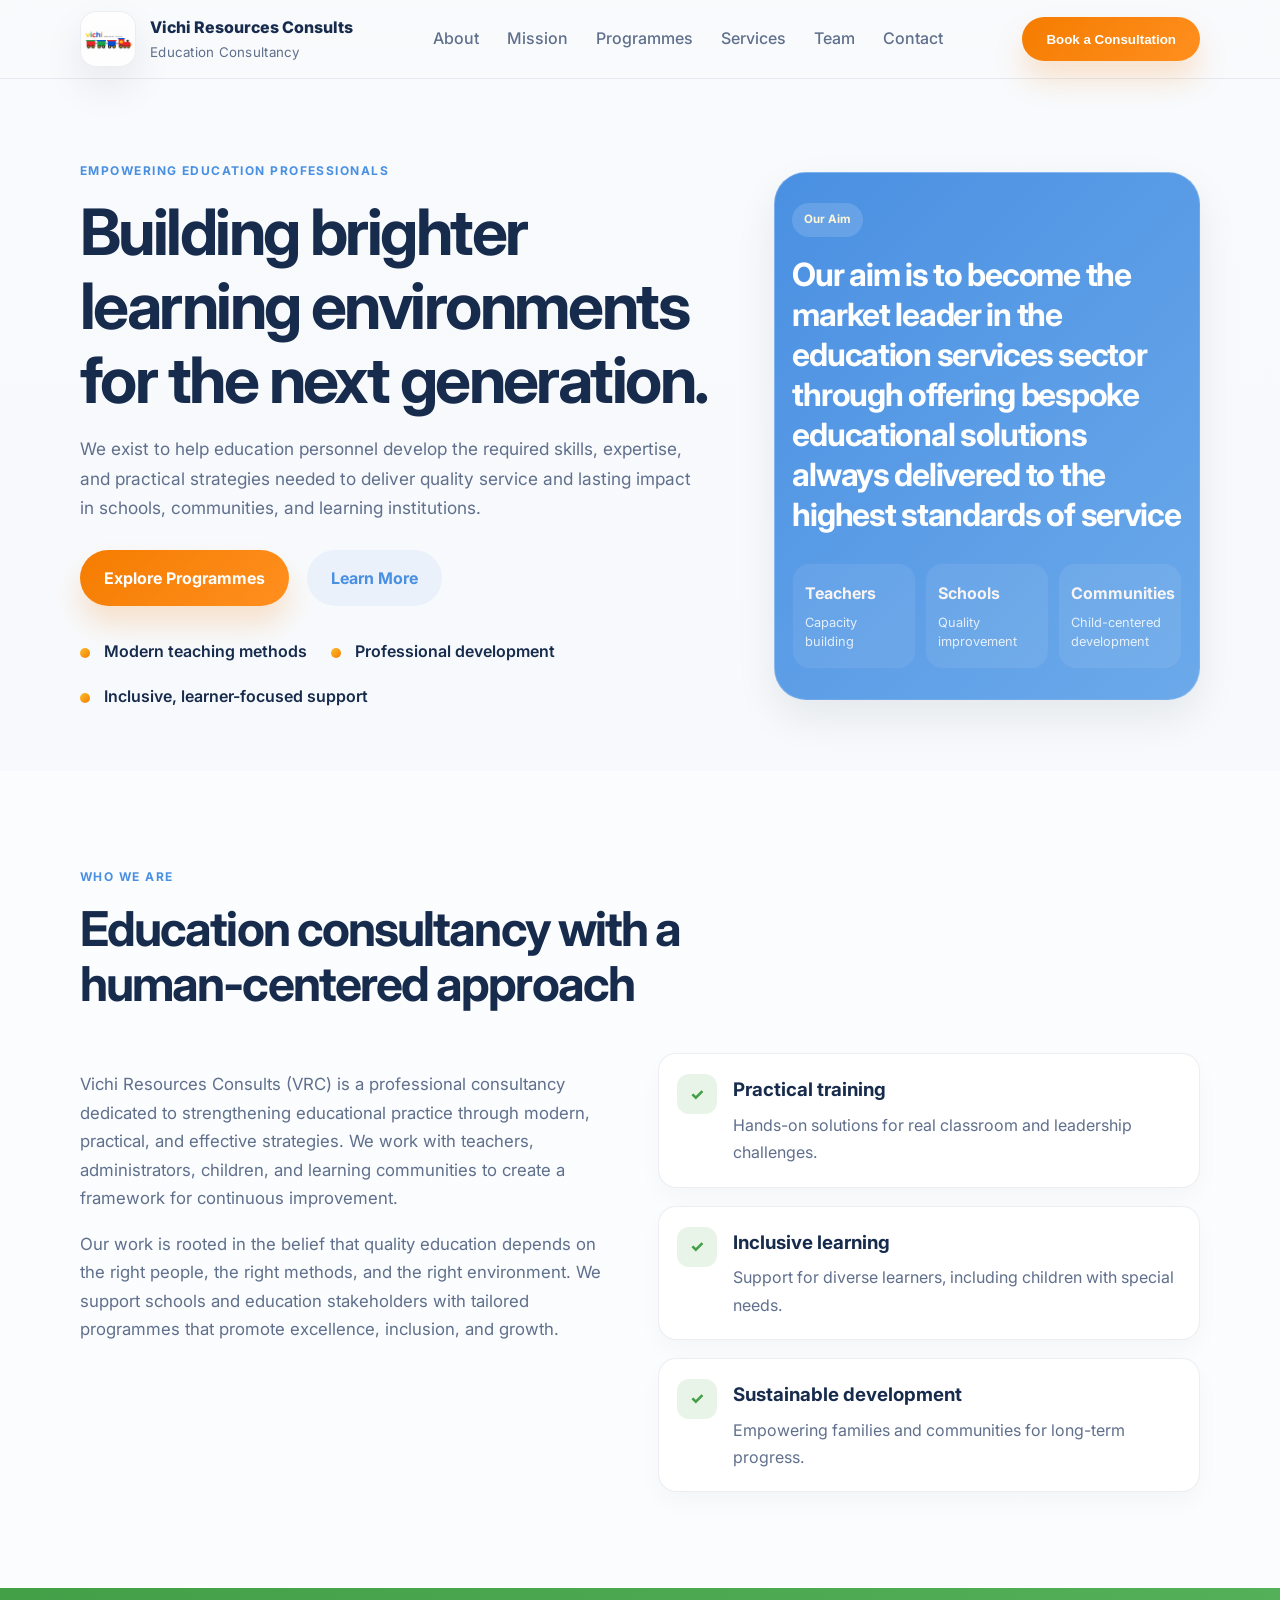
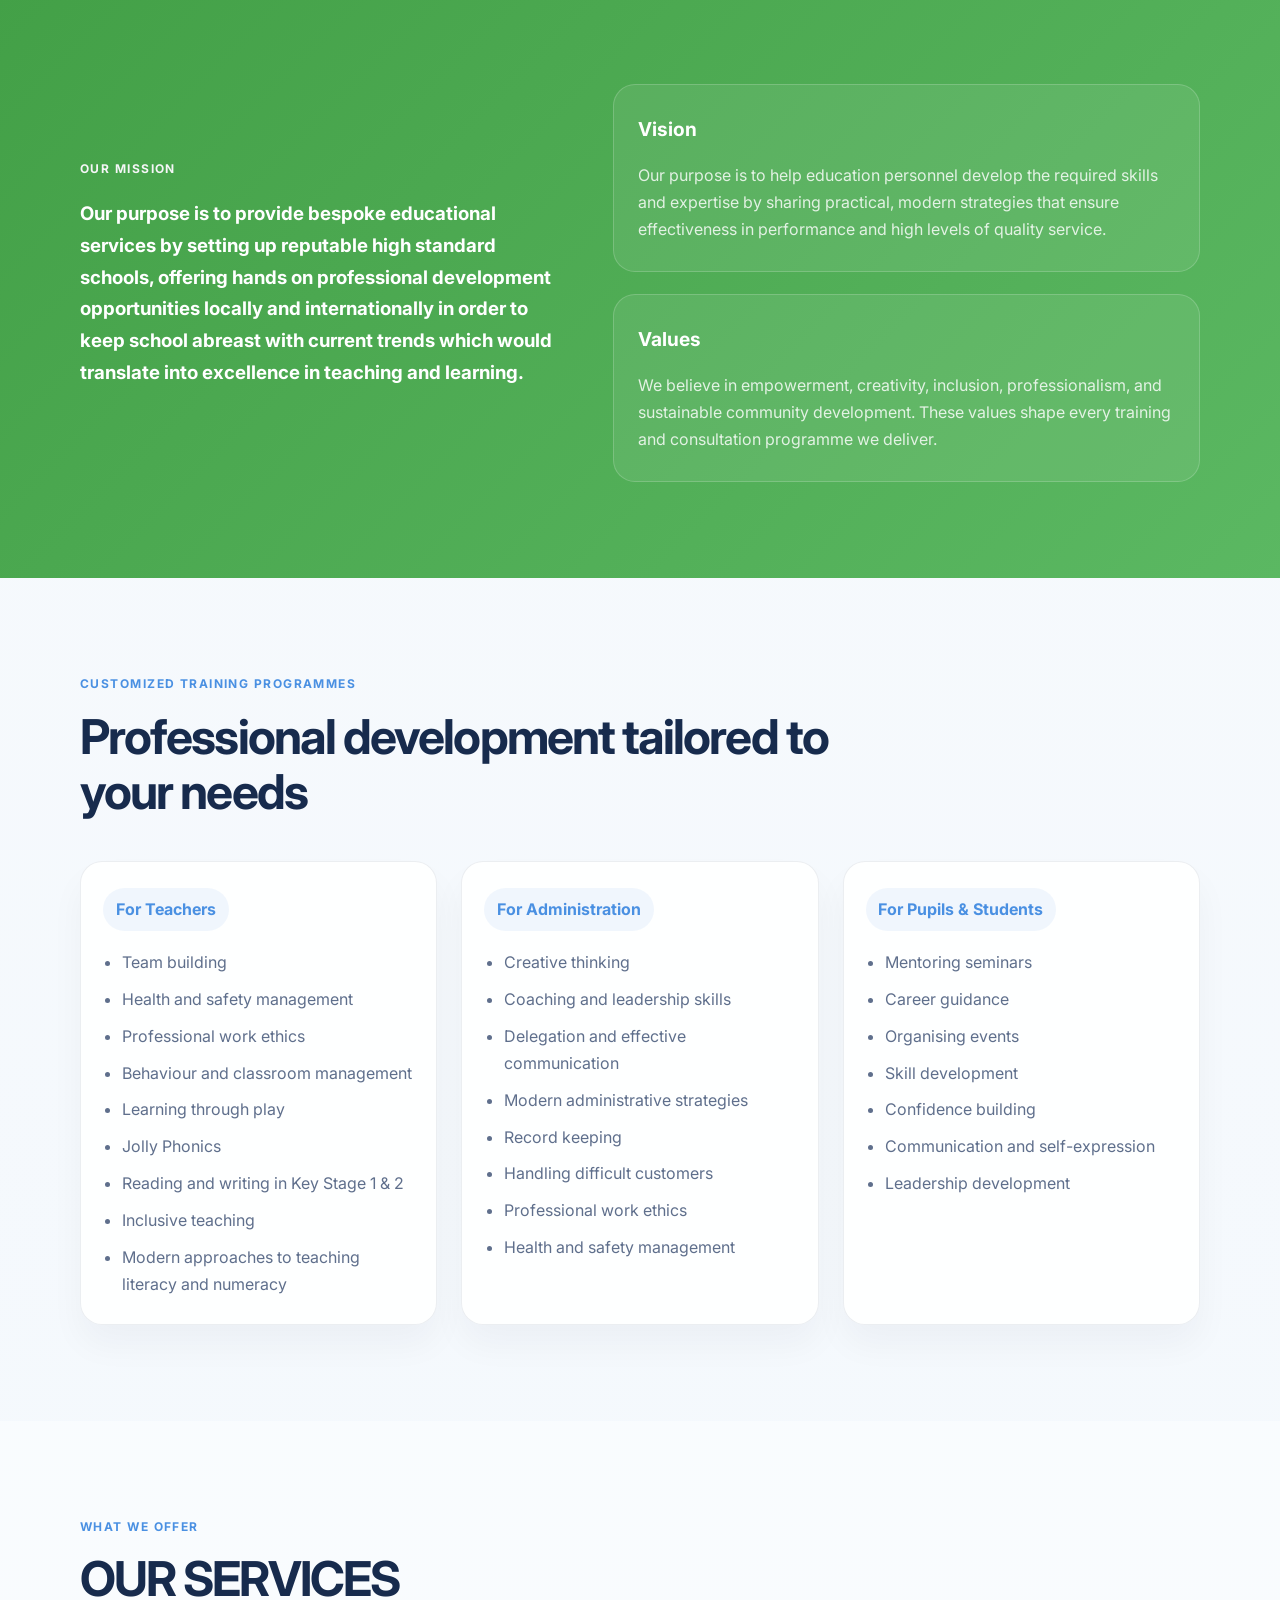
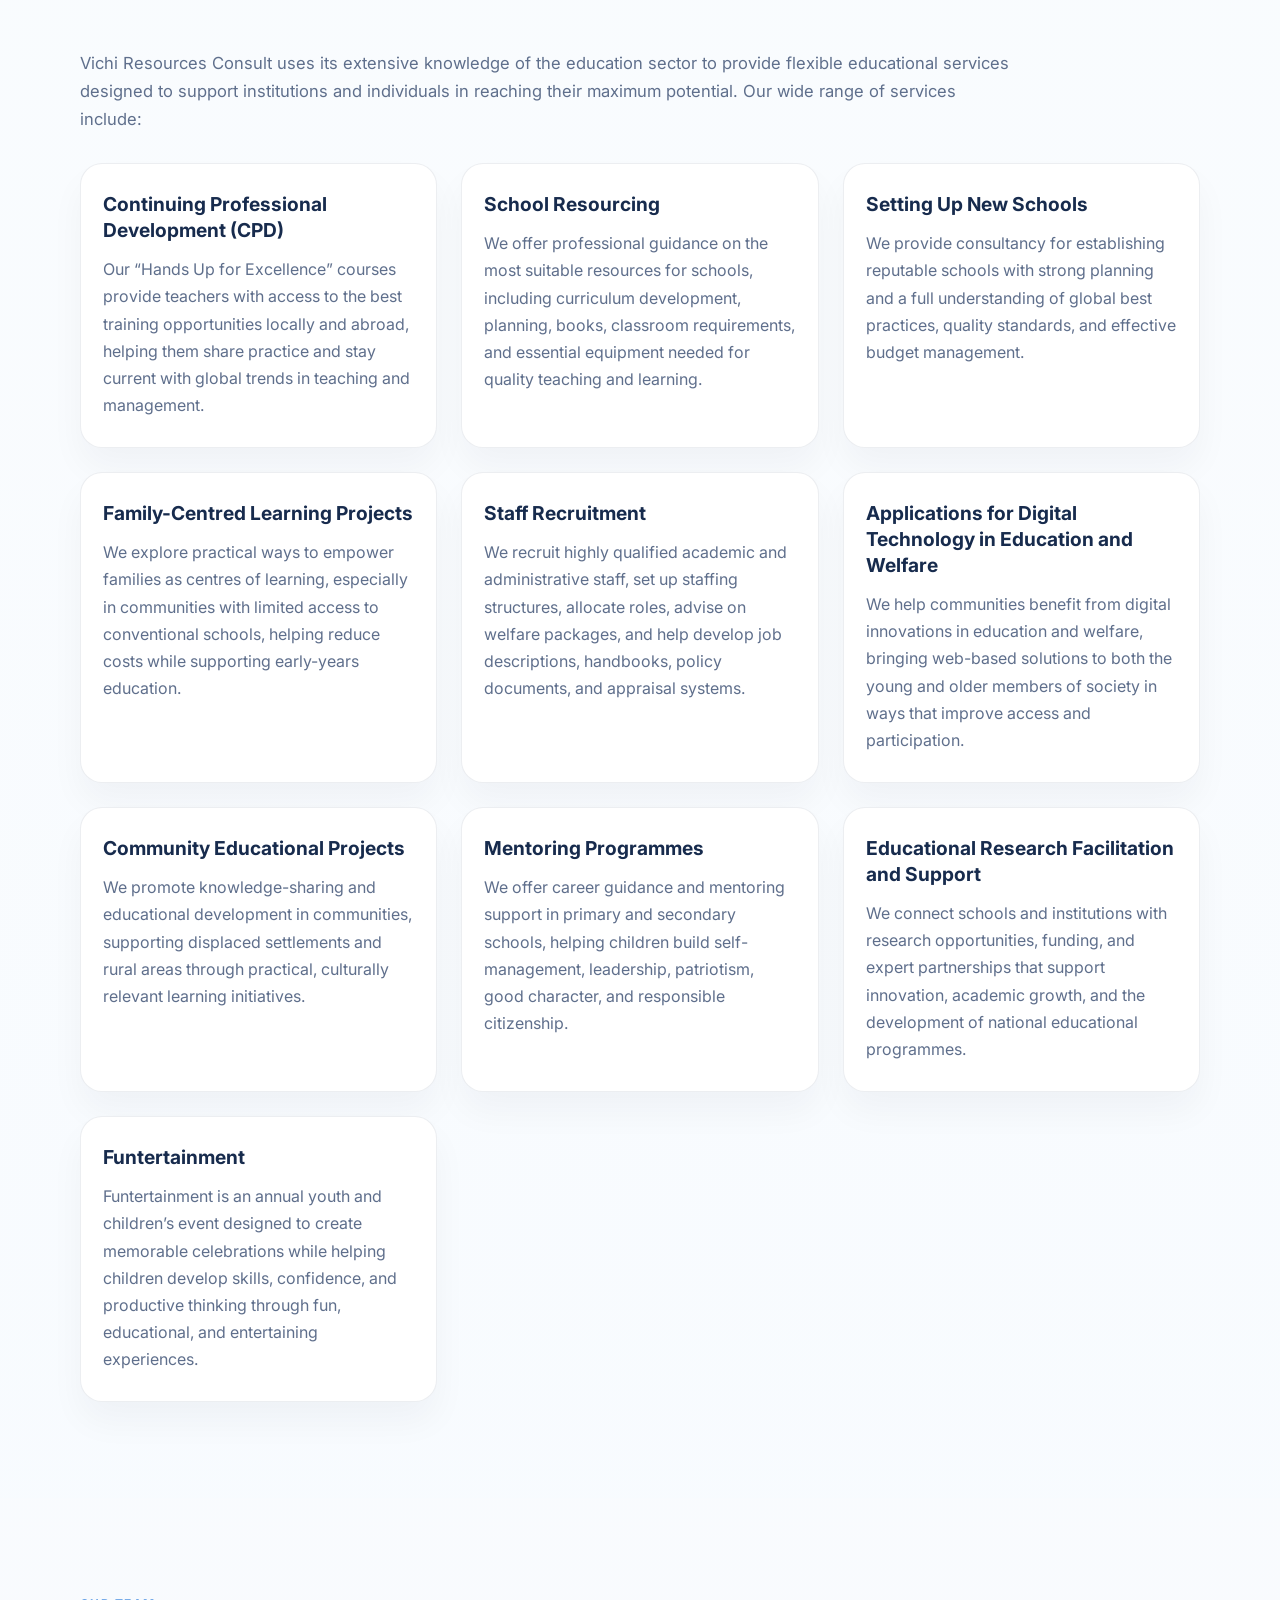
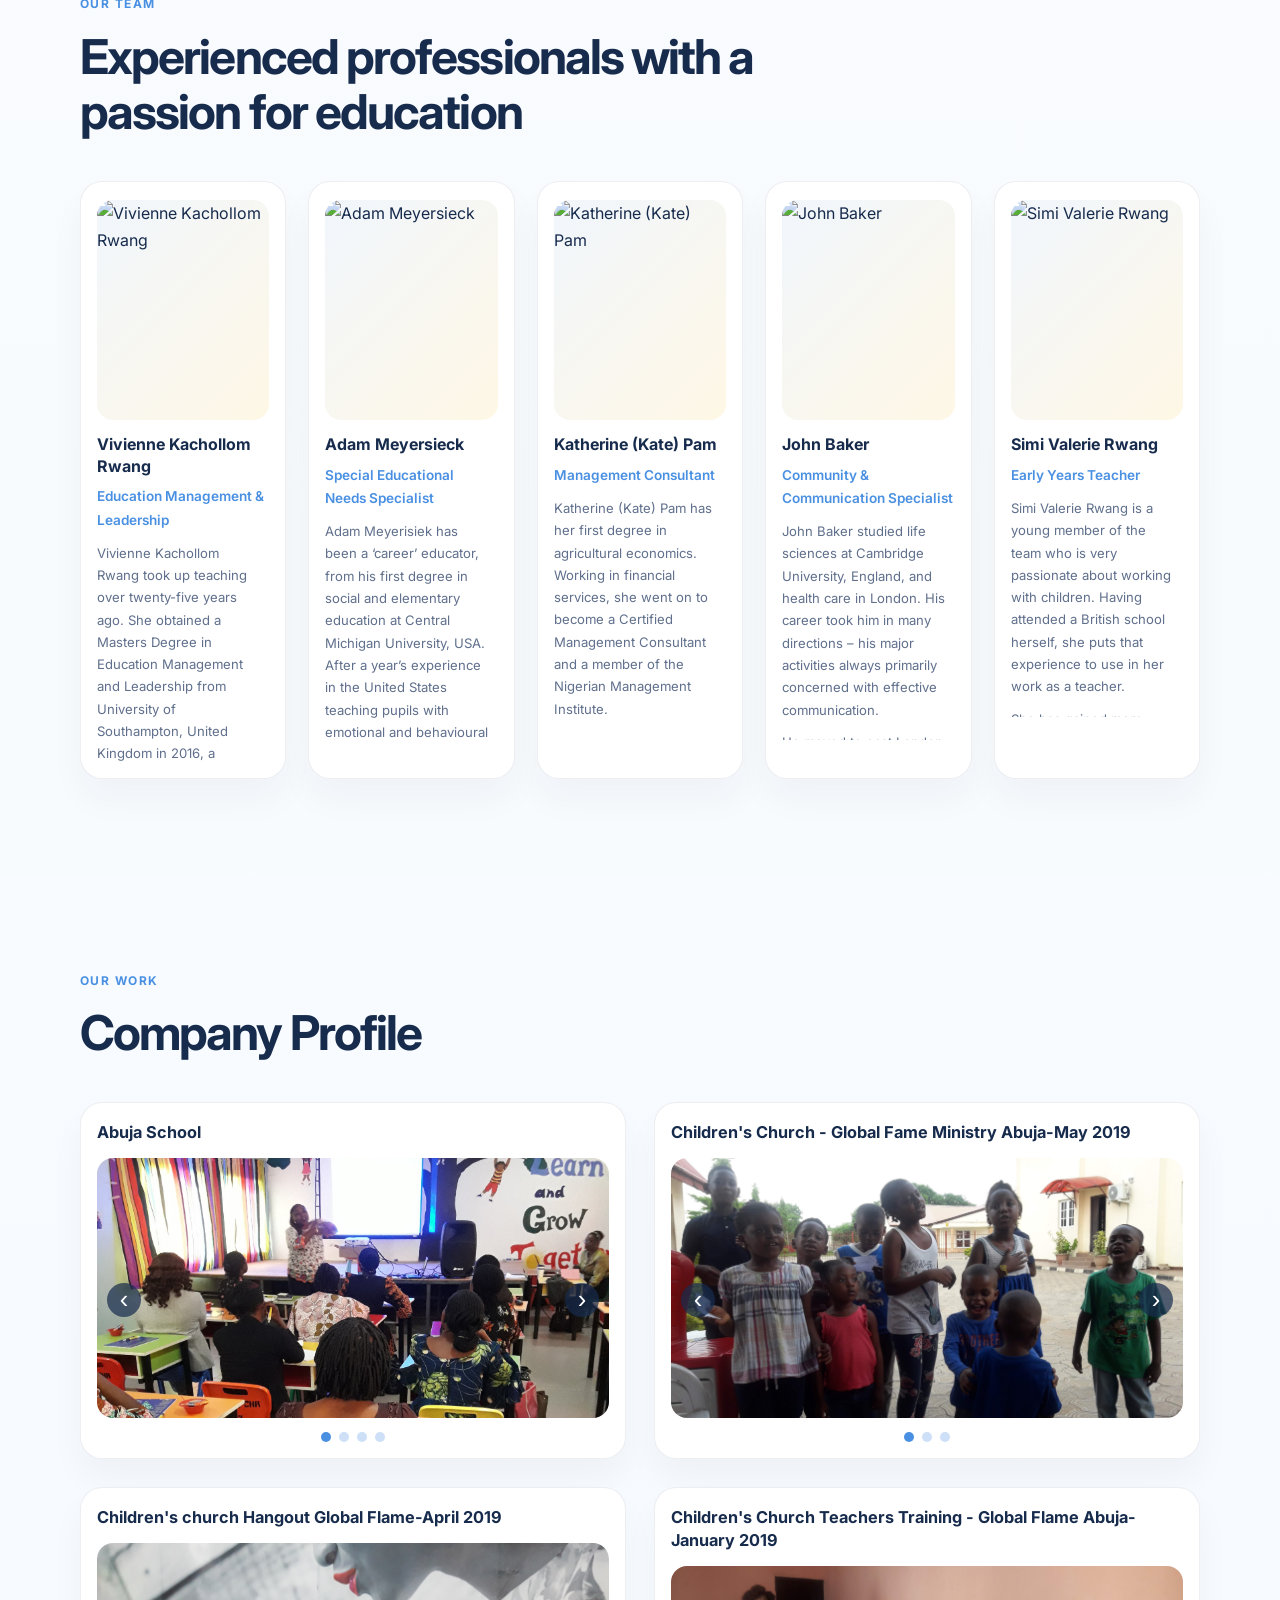
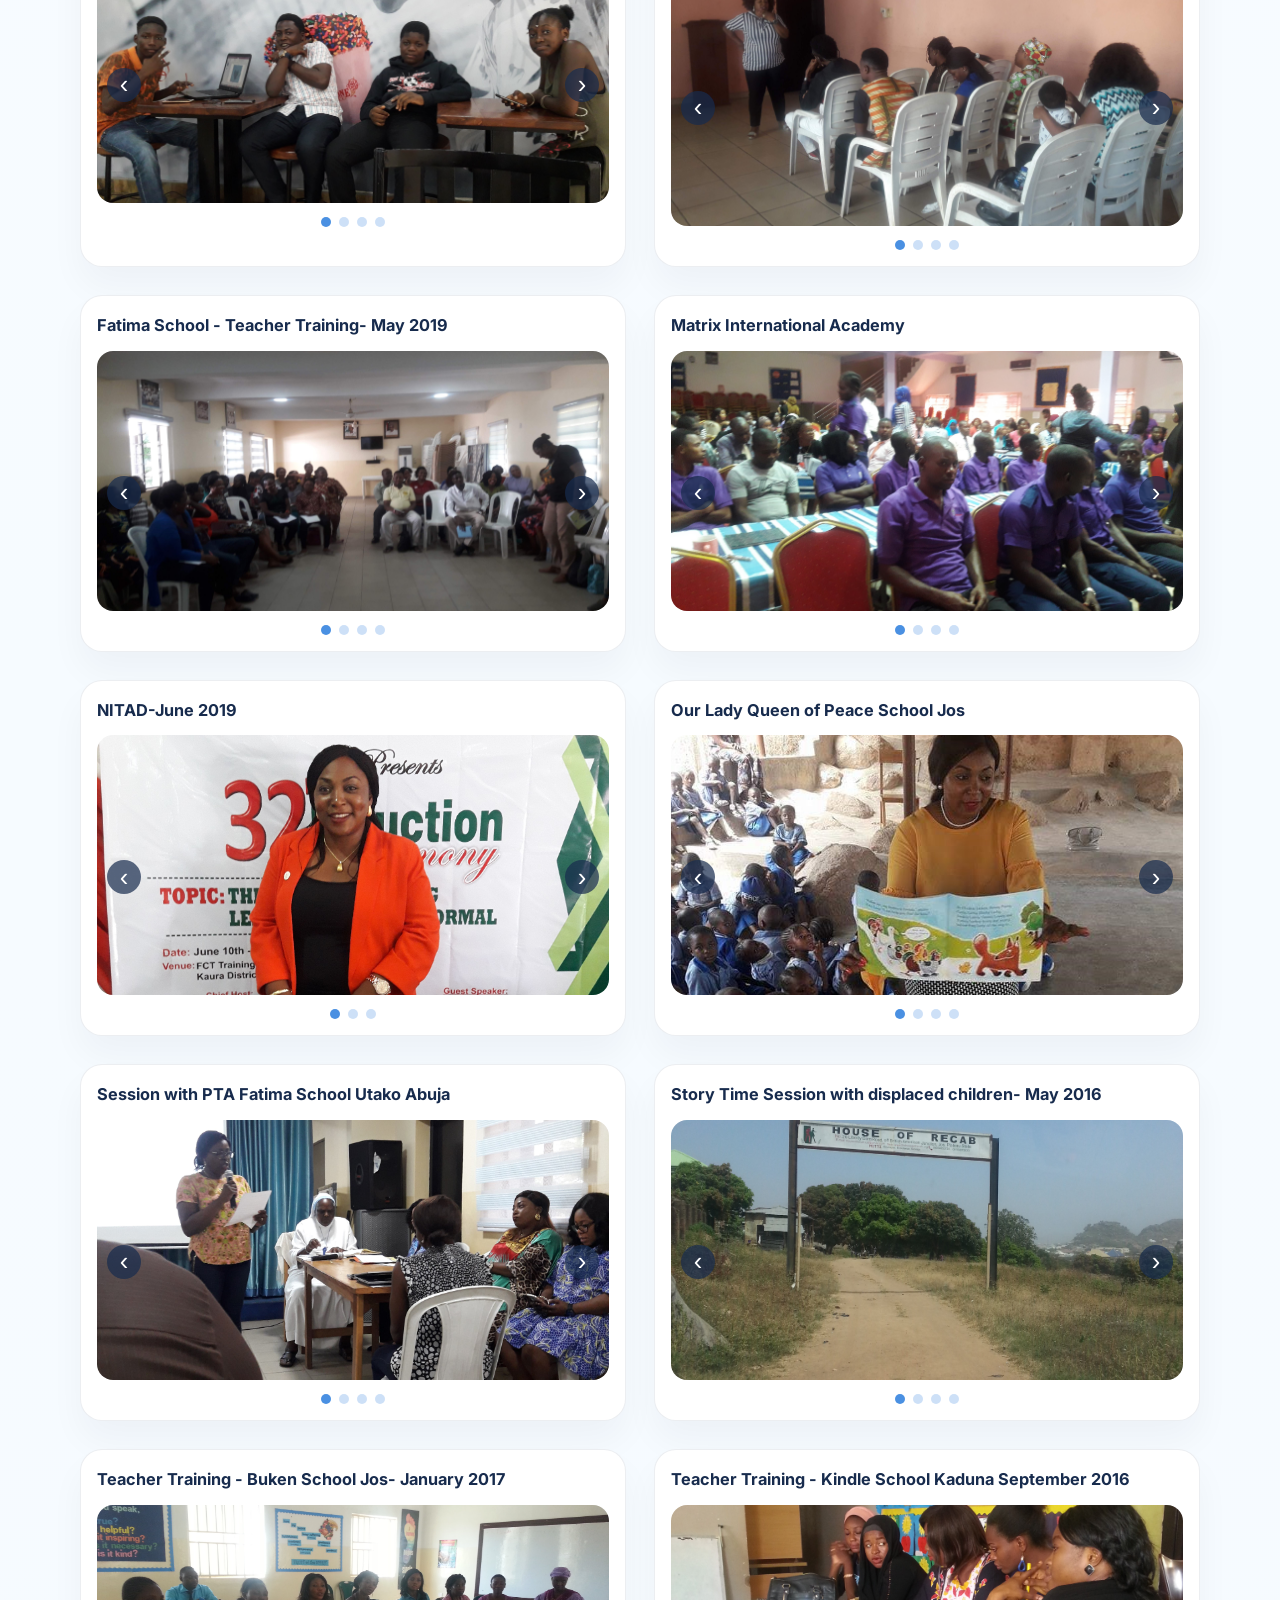
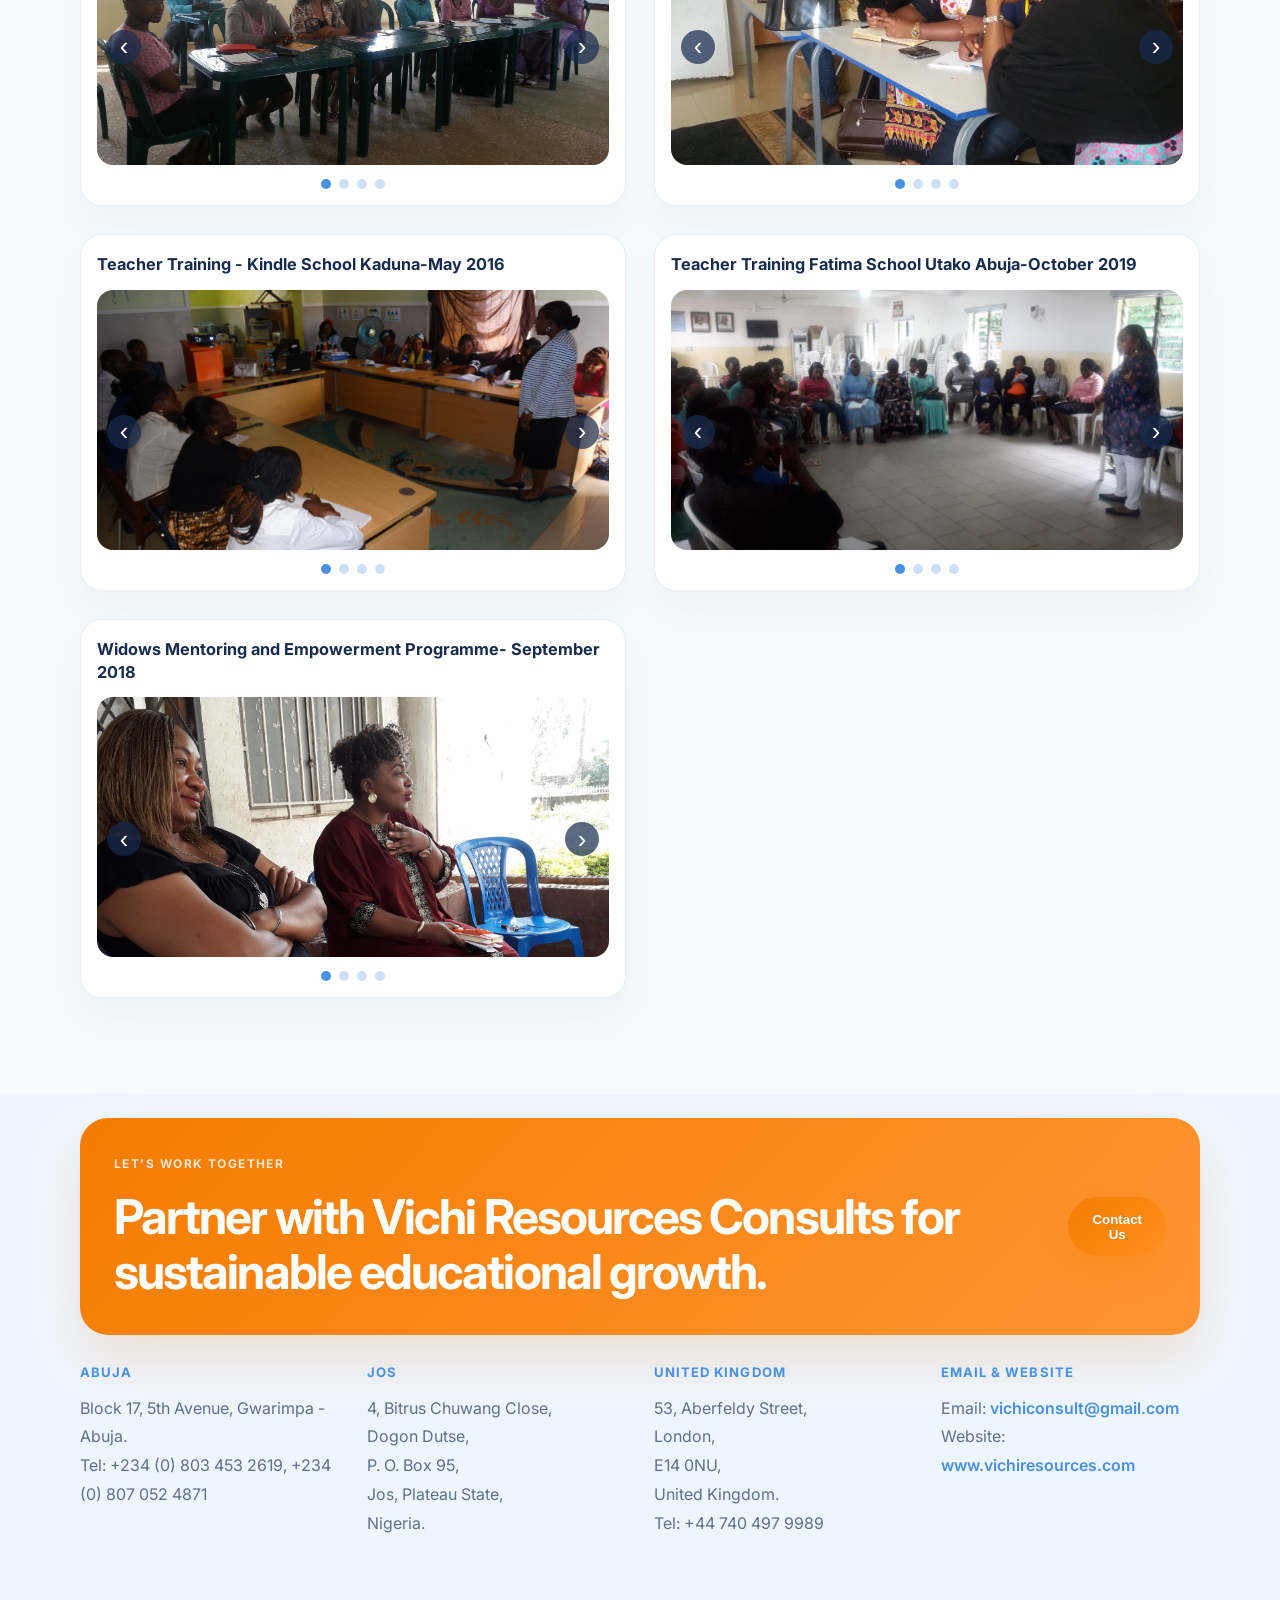
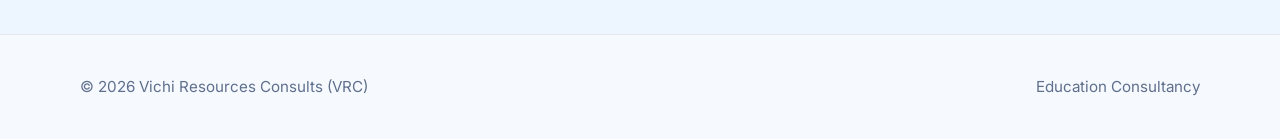
==== index.html @ 595e813b "First Commit" ====
<!DOCTYPE html>
<html lang="en">
  <head>
    <meta charset="UTF-8" />
    <meta name="viewport" content="width=device-width, initial-scale=1.0" />
    <title>Vichi Resources Consults | Education Consultancy</title>
    <meta
      name="description"
      content="Vichi Resources Consults (VRC) helps education personnel develop practical skills, modern strategies, and quality service standards for effective learning outcomes."
    />
    <link rel="preconnect" href="https://fonts.googleapis.com" />
    <link rel="preconnect" href="https://fonts.gstatic.com" crossorigin />
    <link
      href="https://fonts.googleapis.com/css2?family=Inter:wght@400;500;600;700;800&display=swap"
      rel="stylesheet"
    />
    <link rel="icon" type="image/png" href="favicon%20and%20logo/vichi%20resource%20consultation%20logo.png" />
    <link rel="stylesheet" href="styles.css" />
  </head>
  <body>
    <header class="site-header">
      <div class="container nav">
        <div class="brand">
          <img
            class="brand-logo"
            src="favicon%20and%20logo/vichi%20resource%20consultation%20logo.png"
            alt="Vichi Resources Consult logo"
          />
          <div>
            <span class="brand-name">Vichi Resources Consults</span>
            <small>Education Consultancy</small>
          </div>
        </div>

        <nav class="main-nav" aria-label="Main navigation">
          <a href="#about">About</a>
          <a href="#mission">Mission</a>
          <a href="#programmes">Programmes</a>
          <a href="#services">Services</a>
          <a href="#team">Team</a>
          <a href="#contact">Contact</a>
        </nav>

        <button class="button button-primary open-contact-modal" type="button">Book a Consultation</button>
      </div>
    </header>

    <main>
      <section class="hero">
        <div class="container hero-grid">
          <div class="hero-copy">
            <p class="eyebrow">Empowering education professionals</p>
            <h1>Building brighter learning environments for the next generation.</h1>
            <p class="lead">
              We exist to help education personnel develop the required skills,
              expertise, and practical strategies needed to deliver quality
              service and lasting impact in schools, communities, and learning
              institutions.
            </p>
            <div class="hero-actions">
              <a class="button button-primary" href="#programmes">Explore Programmes</a>
              <a class="button button-secondary" href="#about">Learn More</a>
            </div>

            <ul class="hero-points" aria-label="Key strengths">
              <li>Modern teaching methods</li>
              <li>Professional development</li>
              <li>Inclusive, learner-focused support</li>
            </ul>
          </div>

          <div class="hero-card" aria-label="Consultancy overview card">
            <div class="card-panel">
              <span class="panel-label">Our Aim</span>
              <h2>Our aim is to become the market leader in the education services sector through offering bespoke educational solutions always delivered to the highest standards of service</h2>
              <div class="mini-stats">
                <div>
                  <strong>Teachers</strong>
                  <span>Capacity building</span>
                </div>
                <div>
                  <strong>Schools</strong>
                  <span>Quality improvement</span>
                </div>
                <div>
                  <strong>Communities</strong>
                  <span>Child-centered development</span>
                </div>
              </div>
            </div>
          </div>
        </div>
      </section>

      <section class="section intro" id="about">
        <div class="container">
          <div class="section-heading">
            <p class="eyebrow">Who we are</p>
            <h2>Education consultancy with a human-centered approach</h2>
          </div>

          <div class="about-grid">
            <div class="about-copy">
              <p>
                Vichi Resources Consults (VRC) is a professional consultancy
                dedicated to strengthening educational practice through modern,
                practical, and effective strategies. We work with teachers,
                administrators, children, and learning communities to create a
                framework for continuous improvement.
              </p>
              <p>
                Our work is rooted in the belief that quality education depends
                on the right people, the right methods, and the right environment.
                We support schools and education stakeholders with tailored
                programmes that promote excellence, inclusion, and growth.
              </p>
            </div>

            <div class="focus-boxes">
              <div class="focus-item">
                <span class="icon">✓</span>
                <div>
                  <h3>Practical training</h3>
                  <p>Hands-on solutions for real classroom and leadership challenges.</p>
                </div>
              </div>
              <div class="focus-item">
                <span class="icon">✓</span>
                <div>
                  <h3>Inclusive learning</h3>
                  <p>Support for diverse learners, including children with special needs.</p>
                </div>
              </div>
              <div class="focus-item">
                <span class="icon">✓</span>
                <div>
                  <h3>Sustainable development</h3>
                  <p>Empowering families and communities for long-term progress.</p>
                </div>
              </div>
            </div>
          </div>
        </div>
      </section>

      <section class="section accent" id="mission">
        <div class="container mission-grid">
          <div>
            <p class="eyebrow head-area">Our mission</p>
            <h3>Our purpose is to provide bespoke educational services by setting up reputable high standard schools, offering hands on professional development opportunities locally and internationally in order to keep school abreast with current trends which would translate into excellence in teaching and learning.</h3>
          </div>
          <div class="mission-list">
            <div>
              <h3>Vision</h3>
              <p>
                Our purpose is to help education personnel develop the required
                skills and expertise by sharing practical, modern strategies that
                ensure effectiveness in performance and high levels of quality service.
              </p>
            </div>
            <div>
              <h3>Values</h3>
              <p>
                We believe in empowerment, creativity, inclusion, professionalism,
                and sustainable community development. These values shape every
                training and consultation programme we deliver.
              </p>
            </div>
          </div>
        </div>
      </section>

      <section class="section" id="programmes">
        <div class="container">
          <div class="section-heading">
            <p class="eyebrow">Customized training programmes</p>
            <h2>Professional development tailored to your needs</h2>
          </div>

          <div class="programme-grid">
            <article class="programme-card">
              <span class="tag">For Teachers</span>
              <ul>
                <li>Team building</li>
                <li>Health and safety management</li>
                <li>Professional work ethics</li>
                <li>Behaviour and classroom management</li>
                <li>Learning through play</li>
                <li>Jolly Phonics</li>
                <li>Reading and writing in Key Stage 1 &amp; 2</li>
                <li>Inclusive teaching</li>
                <li>Modern approaches to teaching literacy and numeracy</li>
              </ul>
            </article>

            <article class="programme-card">
              <span class="tag">For Administration</span>
              <ul>
                <li>Creative thinking</li>
                <li>Coaching and leadership skills</li>
                <li>Delegation and effective communication</li>
                <li>Modern administrative strategies</li>
                <li>Record keeping</li>
                <li>Handling difficult customers</li>
                <li>Professional work ethics</li>
                <li>Health and safety management</li>
              </ul>
            </article>

            <article class="programme-card">
              <span class="tag">For Pupils &amp; Students</span>
              <ul>
                <li>Mentoring seminars</li>
                <li>Career guidance</li>
                <li>Organising events</li>
                <li>Skill development</li>
                <li>Confidence building</li>
                <li>Communication and self-expression</li>
                <li>Leadership development</li>
              </ul>
            </article>
          </div>
        </div>
      </section>

      <section class="section services-section" id="services">
        <div class="container">
          <div class="section-heading">
            <p class="eyebrow">What we offer</p>
            <h2>OUR SERVICES</h2>
          </div>

          <p class="services-intro">
            Vichi Resources Consult uses its extensive knowledge of the education sector
            to provide flexible educational services designed to support institutions and
            individuals in reaching their maximum potential. Our wide range of services
            include:
          </p>

          <div class="services-grid">
            <article class="service-card">
              <h3>Continuing Professional Development (CPD)</h3>
              <p>
                Our “Hands Up for Excellence” courses provide teachers with access to
                the best training opportunities locally and abroad, helping them share
                practice and stay current with global trends in teaching and management.
              </p>
            </article>

            <article class="service-card">
              <h3>School Resourcing</h3>
              <p>
                We offer professional guidance on the most suitable resources for schools,
                including curriculum development, planning, books, classroom requirements,
                and essential equipment needed for quality teaching and learning.
              </p>
            </article>

            <article class="service-card">
              <h3>Setting Up New Schools</h3>
              <p>
                We provide consultancy for establishing reputable schools with strong
                planning and a full understanding of global best practices, quality
                standards, and effective budget management.
              </p>
            </article>

            <article class="service-card">
              <h3>Family-Centred Learning Projects</h3>
              <p>
                We explore practical ways to empower families as centres of learning,
                especially in communities with limited access to conventional schools,
                helping reduce costs while supporting early-years education.
              </p>
            </article>

            <article class="service-card">
              <h3>Staff Recruitment</h3>
              <p>
                We recruit highly qualified academic and administrative staff, set up
                staffing structures, allocate roles, advise on welfare packages, and help
                develop job descriptions, handbooks, policy documents, and appraisal systems.
              </p>
            </article>

            <article class="service-card">
              <h3>Applications for Digital Technology in Education and Welfare</h3>
              <p>
                We help communities benefit from digital innovations in education and
                welfare, bringing web-based solutions to both the young and older members
                of society in ways that improve access and participation.
              </p>
            </article>

            <article class="service-card">
              <h3>Community Educational Projects</h3>
              <p>
                We promote knowledge-sharing and educational development in communities,
                supporting displaced settlements and rural areas through practical,
                culturally relevant learning initiatives.
              </p>
            </article>

            <article class="service-card">
              <h3>Mentoring Programmes</h3>
              <p>
                We offer career guidance and mentoring support in primary and secondary
                schools, helping children build self-management, leadership, patriotism,
                good character, and responsible citizenship.
              </p>
            </article>

            <article class="service-card">
              <h3>Educational Research Facilitation and Support</h3>
              <p>
                We connect schools and institutions with research opportunities, funding,
                and expert partnerships that support innovation, academic growth, and
                the development of national educational programmes.
              </p>
            </article>

            <article class="service-card">
              <h3>Funtertainment</h3>
              <p>
                Funtertainment is an annual youth and children’s event designed to create
                memorable celebrations while helping children develop skills, confidence,
                and productive thinking through fun, educational, and entertaining experiences.
              </p>
            </article>
          </div>
        </div>
      </section>

      <section class="section team-section" id="team">
        <div class="container">
          <div class="section-heading">
            <p class="eyebrow">Our team</p>
            <h2>Experienced professionals with a passion for education</h2>
          </div>

          <div class="team-grid">
            <article class="team-card">
              <img class="team-photo" src="team photos/Vivienne Kachollom Rwang.png" alt="Vivienne Kachollom Rwang" />
              <h3>Vivienne Kachollom Rwang</h3>
              <p class="role">Education Management &amp; Leadership</p>
              <div class="team-bio">
                <p>
                  Vivienne Kachollom Rwang took up teaching over twenty-five years ago. She obtained a Masters Degree in Education Management and Leadership from University of Southampton, United Kingdom in 2016, a postgraduate diploma in education (PGDE) at the University of Abuja in 2006.
                </p>
                <p>
                  Married and with young children of her own, she specialises not only in early years teaching but also in the professional development of teachers, setting up reputable, excellent standard schools and in the planning, delivery and assessment of courses of study.
                </p>
                <p>
                  She is British trained and has travelled and studied extensively throughout her career, including taking part in summer courses on teaching and learning in the foundation stage, “Every Child Matters” and Modern Strategies for Administration. She is a certified member of the Nigerian Institute of Training and Development (NITAD). She is presently working on a Doctoral Degree at the University of Southampton, United Kingdom.
                </p>
              </div>
            </article>

            <article class="team-card">
              <img class="team-photo" src="team photos/Adam Meyersieck.png" alt="Adam Meyersieck" />
              <h3>Adam Meyersieck</h3>
              <p class="role">Special Educational Needs Specialist</p>
              <div class="team-bio">
                <p>
                  Adam Meyerisiek has been a ‘career’ educator, from his first degree in social and elementary education at Central Michigan University, USA. After a year’s experience in the United States teaching pupils with emotional and behavioural difficulties (EBD), he moved to the United Kingdom, first as a primary school teacher and since 2008 as a specialist working with Special Educational Needs (SEN) pupils.
                </p>
                <p>
                  He completed studies and submissions for MA (London) at the Institute of Education in 2014. He has combined teaching at the Samuel Rhodes SEN School with lectures at London Metropolitan University, tutoring with student teachers at the Institute of Education and contributing to professional development programmes and special education services in communities across the United Kingdom and around the world.
                </p>
              </div>
            </article>

            <article class="team-card">
              <img class="team-photo" src="team photos/Katherine (Kate) Pam.png" alt="Katherine (Kate) Pam" />
              <h3>Katherine (Kate) Pam</h3>
              <p class="role">Management Consultant</p>
              <div class="team-bio">
                <p>
                  Katherine (Kate) Pam has her first degree in agricultural economics. Working in financial services, she went on to become a Certified Management Consultant and a member of the Nigerian Management Institute.
                </p>
                <p>
                  She now has over seven years of experience in wealth and project management. In the United Kingdom she has added MBAs in marketing, global management and leadership, and has also engaged in a variety of community-serving activities including work as a teaching assistant in a special educational needs school.
                </p>
                <p>
                  Her current interests lie in mobilising the strengths of families and local communities for peaceful, sustainable development, and in securing the substantial advances in education on which Nigeria’s future depends.
                </p>
              </div>
            </article>

            <article class="team-card">
              <img class="team-photo" src="team photos/John Baker.png" alt="John Baker" />
              <h3>John Baker</h3>
              <p class="role">Community &amp; Communication Specialist</p>
              <div class="team-bio">
                <p>
                  John Baker studied life sciences at Cambridge University, England, and health care in London. His career took him in many directions – his major activities always primarily concerned with effective communication.
                </p>
                <p>
                  He moved to east London in 1999, became a housing association director in 2001, and thereafter has been continuously involved in community and public affairs. His proposal for a partnership between family-focused social work and housing (2008) was the first of its kind in the United Kingdom.
                </p>
                <p>
                  He is a member of the board of his local health network, with a special interest in community psychological health matters. John strongly encourages empowerment and practical creativity, both traditional and technological, within communities in London where he has his own workshop.
                </p>
              </div>
            </article>

            <article class="team-card">
              <img class="team-photo" src="team photos/Simi Valerie Rwang.png" alt="Simi Valerie Rwang" />
              <h3>Simi Valerie Rwang</h3>
              <p class="role">Early Years Teacher</p>
              <div class="team-bio">
                <p>
                  Simi Valerie Rwang is a young member of the team who is very passionate about working with children. Having attended a British school herself, she puts that experience to use in her work as a teacher.
                </p>
                <p>
                  She has gained more experience working with children in a classroom environment under the British curriculum. Her experience is also derived from a number of training courses she has attended such as Classroom Management, Early Years Foundation Stage, Jolly Phonics, Practical Modern Methods for Teaching, Classroom Displays and many more.
                </p>
                <p>
                  She realizes that children are different no matter how similar they may seem. This she believes is important in understanding each child and their learning style in order to make sure that learning takes place for each child.
                </p>
              </div>
            </article>
          </div>
        </div>
      </section>

      <section class="section company-profile-section" id="company-profile">
        <div class="container">
          <div class="section-heading">
            <p class="eyebrow">Our work</p>
            <h2>Company Profile</h2>
          </div>

          <div id="companyProfileGrid" class="company-profile-grid"></div>
        </div>
      </section>

      <section class="section cta-section" id="contact">
        <div class="container cta-box">
          <div>
            <p class="eyebrow">Let’s work together</p>
            <h2>Partner with Vichi Resources Consults for sustainable educational growth.</h2>
          </div>
          <button class="button button-primary open-contact-modal" type="button">Contact Us</button>
        </div>

        <div class="container contact-details">
          <div class="contact-block">
            <h3>ABUJA</h3>
            <p>Block 17, 5th Avenue, Gwarimpa - Abuja.</p>
            <p>Tel: +234 (0) 803 453 2619, +234 (0) 807 052 4871</p>
          </div>

          <div class="contact-block">
            <h3>JOS</h3>
            <p>4, Bitrus Chuwang Close,</p>
            <p>Dogon Dutse,</p>
            <p>P. O. Box 95,</p>
            <p>Jos, Plateau State,</p>
            <p>Nigeria.</p>
          </div>

          <div class="contact-block">
            <h3>UNITED KINGDOM</h3>
            <p>53, Aberfeldy Street,</p>
            <p>London,</p>
            <p>E14 0NU,</p>
            <p>United Kingdom.</p>
            <p>Tel: +44 740 497 9989</p>
          </div>

          <div class="contact-block">
            <h3>EMAIL &amp; WEBSITE</h3>
            <p>Email: <a href="mailto:vichiconsult@gmail.com">vichiconsult@gmail.com</a></p>
            <p>Website: <a href="https://www.vichiresources.com" target="_blank" rel="noreferrer">www.vichiresources.com</a></p>
          </div>
        </div>
      </section>
    </main>

    <div class="modal-overlay hidden" id="contactModal" aria-hidden="true">
      <div class="modal-dialog" role="dialog" aria-modal="true" aria-labelledby="contactModalTitle">
        <button class="modal-close" type="button" aria-label="Close contact form">×</button>
        <h3 id="contactModalTitle">Send us a message</h3>
        <form id="contactForm">
          <div class="form-group">
            <label for="name">Name</label>
            <input id="name" name="name" type="text" required />
          </div>

          <div class="form-group">
            <label for="phone">Phone Number</label>
            <input id="phone" name="phone" type="tel" required />
          </div>

          <div class="form-group">
            <label for="email">Email</label>
            <input id="email" name="email" type="email" required />
          </div>

          <div class="form-group">
            <label for="message">Nature of Consultation / Inquiry</label>
            <textarea id="message" name="message" rows="5" required></textarea>
          </div>

          <button class="button button-primary form-submit" type="submit">Send Enquiry</button>
        </form>
      </div>
    </div>

    <footer class="site-footer">
      <div class="container footer-inner">
        <p>© 2026 Vichi Resources Consults (VRC)</p>
        <p>Education Consultancy</p>
      </div>
    </footer>

    <script src="script.js"></script>
  </body>
</html>
---- styles.css ----
:root {
  --bg: #f8fafc;
  --surface: #ffffff;
  --surface-alt: #eef6ff;
  --primary: #4a90e2;
  --primary-dark: #2d6fc4;
  --secondary: #43a047;
  --accent: #fbc02d;
  --orange: #f57c00;
  --pink: #e57399;
  --text: #172b4d;
  --muted: #5f6f8c;
  --border: rgba(23, 43, 77, 0.08);
  --shadow: 0 18px 40px rgba(15, 23, 42, 0.08);
  --radius: 22px;
}

* {
  box-sizing: border-box;
}

html {
  scroll-behavior: smooth;
}

body {
  margin: 0;
  font-family: "Inter", sans-serif;
  background: linear-gradient(180deg, #f8fafc 0%, #edf6ff 100%);
  color: var(--text);
  line-height: 1.7;
}

img {
  max-width: 100%;
  display: block;
}

ul {
  padding-left: 1.2rem;
}

a {
  color: inherit;
  text-decoration: none;
}

.container {
  width: min(1120px, calc(100% - 32px));
  margin: 0 auto;
}

.section {
  padding: 96px 0;
}

.eyebrow {
  text-transform: uppercase;
  letter-spacing: 0.12em;
  font-size: 0.75rem;
  font-weight: 700;
  color: var(--primary);
  margin: 0 0 14px;
}

.head-area {
  text-transform: uppercase;
  letter-spacing: 0.12em;
  font-size: 0.75rem;
  font-weight: 700;
  color: rgb(245, 246, 247);
  margin: 0 0 14px;
}

.section-heading {
  max-width: 760px;
  margin-bottom: 42px;
}

.section-heading h2,
.mission-grid h2,
.hero-copy h1,
.cta-box h2 {
  margin: 0;
  line-height: 1.15;
  letter-spacing: -0.04em;
}

.section-heading h2,
.mission-grid h2,
.cta-box h2 {
  font-size: clamp(2rem, 4vw, 3rem);
}

.site-header {
  position: sticky;
  top: 0;
  z-index: 20;
  backdrop-filter: blur(12px);
  background: rgba(248, 250, 252, 0.75);
  border-bottom: 1px solid var(--border);
}

.nav {
  display: flex;
  align-items: center;
  justify-content: space-between;
  gap: 20px;
  min-height: 78px;
}

.brand {
  display: flex;
  align-items: center;
  gap: 14px;
}

.brand-logo {
  width: 56px;
  height: 56px;
  object-fit: contain;
  border-radius: 16px;
  background: rgba(255, 255, 255, 0.8);
  border: 1px solid rgba(23, 43, 77, 0.08);
  box-shadow: var(--shadow);
}

.brand-name {
  display: block;
  font-weight: 800;
}

.brand small {
  color: var(--muted);
  display: block;
  letter-spacing: 0.02em;
}

.main-nav {
  display: flex;
  align-items: center;
  gap: 28px;
  color: var(--muted);
  font-weight: 500;
}

.main-nav a {
  transition: color 0.2s ease;
}

.main-nav a:hover {
  color: var(--primary);
}

.button {
  display: inline-flex;
  align-items: center;
  justify-content: center;
  padding: 0.9rem 1.5rem;
  border-radius: 999px;
  font-weight: 700;
  border: none;
  cursor: pointer;
  transition: transform 0.2s ease, box-shadow 0.2s ease;
}

.button:hover {
  transform: translateY(-1px);
}

.button-primary {
  background: linear-gradient(135deg, var(--orange), #ff8f1f);
  color: white;
  box-shadow: 0 18px 30px rgba(245, 124, 0, 0.2);
}

.button-secondary {
  background: rgba(74, 144, 226, 0.08);
  color: var(--primary);
}

.hero {
  padding: 82px 0 60px;
}

.hero-grid {
  display: grid;
  grid-template-columns: 1.2fr 0.8fr;
  gap: 56px;
  align-items: center;
}

.hero-copy h1 {
  font-size: clamp(2.8rem, 5vw, 5rem);
  max-width: 680px;
}

.lead {
  max-width: 620px;
  color: var(--muted);
  font-size: 1.08rem;
  margin-top: 18px;
}

.hero-actions {
  display: flex;
  gap: 18px;
  margin-top: 28px;
  flex-wrap: wrap;
}

.hero-points {
  list-style: none;
  display: flex;
  flex-wrap: wrap;
  gap: 18px 24px;
  padding: 0;
  margin: 32px 0 0;
  color: var(--text);
  font-weight: 600;
}

.hero-points li {
  position: relative;
  padding-left: 24px;
}

.hero-points li::before {
  content: "";
  position: absolute;
  left: 0;
  top: 10px;
  width: 10px;
  height: 10px;
  border-radius: 50%;
  background: linear-gradient(135deg, var(--accent), var(--orange));
}

.hero-card {
  display: flex;
  justify-content: center;
}

.card-panel {
  width: min(100%, 460px);
  background: linear-gradient(135deg, var(--primary), #6ba9ea);
  border: 1px solid rgba(255,255,255,0.2);
  border-radius: 32px;
  padding: 30px 17px;
  box-shadow: var(--shadow);
  color: white;
}

.panel-label {
  display: inline-block;
  padding: 0.45rem 0.75rem;
  border-radius: 999px;
  background: rgba(255, 255, 255, 0.14);
  color: #fff6d8;
  font-size: 0.72rem;
  font-weight: 700;
  margin-bottom: 18px;
}

.card-panel h2 {
  margin: 0;
  font-size: clamp(1.6rem, 2.5vw, 2.2rem);
  line-height: 1.25;
  letter-spacing: -0.04em;
}

.mini-stats {
  display: grid;
  grid-template-columns: repeat(3, minmax(0, 1fr));
  gap: 9px;
  margin-top: 28px;
}

.mini-stats div {
  background: rgba(255, 255, 255, 0.08);
  border: 1px solid rgba(29, 78, 216, 0.08);
  border-radius: 18px;
  padding: 16px 12px;
}

.mini-stats strong,
.mini-stats span {
  display: block;
  color: rgb(248, 244, 244)
}

.mini-stats strong {
  font-size: 1rem;
  margin-bottom: 6px;
}

.mini-stats span {
  color: rgba(255, 255, 255, 0.82);
  font-size: 0.8rem;
  line-height: 1.5;
}

.intro {
  background: rgba(255, 255, 255, 0.45);
}

.about-grid {
  display: grid;
  grid-template-columns: 1fr 1fr;
  gap: 36px;
  align-items: start;
}

.about-copy {
  color: var(--muted);
  font-size: 1.05rem;
}

.focus-boxes {
  display: grid;
  gap: 18px;
}

.focus-item {
  display: flex;
  align-items: flex-start;
  gap: 16px;
  background: var(--surface);
  border: 1px solid var(--border);
  border-radius: 18px;
  padding: 20px 18px;
  box-shadow: 0 10px 25px rgba(15, 23, 42, 0.03);
}

.icon {
  width: 40px;
  height: 40px;
  border-radius: 12px;
  display: grid;
  place-items: center;
  background: rgba(67, 160, 71, 0.12);
  color: var(--secondary);
  font-weight: 800;
  flex-shrink: 0;
}

.focus-item h3 {
  margin: 0 0 6px;
}

.focus-item p {
  margin: 0;
  color: var(--muted);
}

.accent {
  background: linear-gradient(135deg, var(--secondary), #5bb862);
  color: white;
}

.mission-grid {
  display: grid;
  grid-template-columns: 0.9fr 1.1fr;
  gap: 52px;
  align-items: center;
}

.mission-list {
  display: grid;
  gap: 22px;
}

.mission-list div {
  background: rgba(255,255,255,0.08);
  border: 1px solid rgba(255,255,255,0.18);
  border-radius: 22px;
  padding: 28px 24px;
}

.mission-list h3 {
  margin-top: 0;
  margin-bottom: 6px;
  font-size: 1.2rem;
}

.mission-list p {
  margin-bottom: 0;
  color: rgba(255,255,255,0.82);
}

.programme-grid {
  display: grid;
  grid-template-columns: repeat(3, minmax(0, 1fr));
  gap: 24px;
}

.services-section {
  background: rgba(255,255,255,0.38);
}

.services-intro {
  max-width: 940px;
  margin: 0 0 30px;
  color: var(--muted);
  font-size: 1.04rem;
}

.services-grid {
  display: grid;
  grid-template-columns: repeat(3, minmax(0, 1fr));
  gap: 24px;
}

.service-card {
  background: var(--surface);
  border: 1px solid var(--border);
  border-radius: var(--radius);
  box-shadow: 0 20px 35px rgba(15, 23, 42, 0.04);
  padding: 28px 22px;
  transition: transform 0.2s ease, box-shadow 0.2s ease;
}

.service-card:hover {
  transform: translateY(-4px);
  box-shadow: 0 26px 40px rgba(15, 23, 42, 0.08);
}

.service-card h3 {
  margin: 0 0 12px;
  font-size: 1.2rem;
  line-height: 1.35;
  color: var(--text);
}

.service-card p {
  margin: 0;
  color: var(--muted);
}

.programme-card {
  background: rgba(255,255,255,0.9);
  border: 1px solid var(--border);
  border-radius: var(--radius);
  box-shadow: 0 20px 35px rgba(15, 23, 42, 0.04);
  padding: 26px 22px;
}

.tag {
  display: inline-flex;
  margin-bottom: 18px;
  background: rgba(74, 144, 226, 0.08);
  color: var(--primary);
  font-weight: 700;
  border-radius: 999px;
  padding: 0.5rem 0.8rem;
}

.programme-card ul {
  margin: 0;
  color: var(--muted);
}

.programme-card li + li {
  margin-top: 0.6rem;
}

.team-section {
  background: rgba(255,255,255,0.5);
}

.team-grid {
  display: grid;
  grid-template-columns: repeat(5, minmax(0, 1fr));
  gap: 22px;
}

.team-card {
  background: var(--surface);
  border-radius: 22px;
  padding: 18px 16px 16px;
  border: 1px solid var(--border);
  box-shadow: 0 20px 35px rgba(15, 23, 42, 0.04);
  display: flex;
  flex-direction: column;
  min-height: 100%;
}

.team-photo {
  width: 100%;
  height: 220px;
  object-fit: cover;
  border-radius: 16px;
  display: block;
  margin-bottom: 14px;
  background: linear-gradient(135deg, rgba(74, 144, 226, 0.08), rgba(251, 192, 45, 0.12));
}

.team-card h3 {
  margin: 0 0 8px;
  font-size: 1rem;
  line-height: 1.35;
}

.role {
  margin: 0 0 10px;
  color: var(--primary);
  font-weight: 600;
  font-size: 0.85rem;
}

.team-bio {
  max-height: 220px;
  overflow-y: auto;
  padding-right: 6px;
  color: var(--muted);
  font-size: 0.82rem;
  line-height: 1.7;
}

.team-bio p {
  margin: 0 0 10px;
}

.team-bio p:last-child {
  margin-bottom: 0;
}

.team-bio::-webkit-scrollbar {
  width: 6px;
}

.team-bio::-webkit-scrollbar-thumb {
  background: rgba(74, 144, 226, 0.35);
  border-radius: 999px;
}

.company-profile-section {
  background: rgba(255, 255, 255, 0.4);
}

.company-profile-grid {
  display: grid;
  grid-template-columns: repeat(2, minmax(0, 1fr));
  gap: 28px;
}

.profile-carousel-card {
  background: var(--surface);
  border: 1px solid var(--border);
  border-radius: 22px;
  padding: 18px 16px 16px;
  box-shadow: 0 20px 35px rgba(15, 23, 42, 0.04);
}

.profile-carousel-card h3 {
  margin: 0 0 14px;
  font-size: 1.02rem;
  line-height: 1.4;
  color: var(--text);
}

.carousel {
  position: relative;
}

.carousel-track {
  position: relative;
  min-height: 260px;
}

.carousel-slide {
  position: absolute;
  inset: 0;
  opacity: 0;
  transition: opacity 0.35s ease;
  pointer-events: none;
}

.carousel-slide.active {
  opacity: 1;
  pointer-events: auto;
}

.carousel-slide img {
  width: 100%;
  height: 260px;
  object-fit: cover;
  border-radius: 16px;
  display: block;
}

.carousel-btn {
  position: absolute;
  top: 50%;
  transform: translateY(-50%);
  width: 34px;
  height: 34px;
  border: none;
  border-radius: 50%;
  background: rgba(23, 43, 77, 0.7);
  color: white;
  font-size: 1.6rem;
  line-height: 1;
  cursor: pointer;
  z-index: 2;
}

.carousel-btn.prev {
  left: 10px;
}

.carousel-btn.next {
  right: 10px;
}

.carousel-dots {
  display: flex;
  justify-content: center;
  gap: 8px;
  margin-top: 14px;
}

.carousel-dot {
  width: 10px;
  height: 10px;
  border-radius: 50%;
  border: none;
  background: rgba(74, 144, 226, 0.28);
  cursor: pointer;
  padding: 0;
}

.carousel-dot.active {
  background: var(--primary);
}

.cta-section {
  padding-top: 24px;
  padding-bottom: 96px;
}

.cta-box {
  background: linear-gradient(135deg, var(--orange), #ff9533);
  color: white;
  border-radius: 28px;
  padding: 36px 34px;
  display: flex;
  justify-content: space-between;
  align-items: center;
  gap: 20px;
  box-shadow: 0 25px 55px rgba(245, 124, 0, 0.18);
}

.cta-box .eyebrow {
  color: rgba(255,255,255,0.8);
}

.contact-details {
  margin-top: 26px;
  display: grid;
  grid-template-columns: repeat(4, minmax(0, 1fr));
  gap: 20px 28px;
}

.contact-block h3 {
  margin: 0 0 10px;
  font-size: 0.82rem;
  letter-spacing: 0.08em;
  color: var(--primary);
}

.contact-block p {
  margin: 0;
  color: var(--muted);
  line-height: 1.8;
}

.contact-block a {
  color: var(--primary);
  font-weight: 600;
}

.modal-overlay {
  position: fixed;
  inset: 0;
  background: rgba(15, 23, 42, 0.55);
  display: flex;
  align-items: center;
  justify-content: center;
  padding: 20px;
  z-index: 100;
}

.modal-overlay.hidden {
  display: none;
}

.modal-dialog {
  position: relative;
  width: min(100%, 420px);
  max-height: 90vh;
  overflow: auto;
  background: #ffffff;
  border-radius: 20px;
  padding: 24px 20px 18px;
  box-shadow: 0 24px 50px rgba(15, 23, 42, 0.18);
}

.modal-dialog h3 {
  margin: 0 0 16px;
  font-size: clamp(1.3rem, 2.4vw, 1.8rem);
  line-height: 1.2;
}

.modal-close {
  position: absolute;
  top: 12px;
  right: 14px;
  width: 36px;
  height: 36px;
  border: none;
  background: rgba(74, 144, 226, 0.08);
  color: var(--primary);
  border-radius: 50%;
  font-size: 1.6rem;
  cursor: pointer;
}

.form-group {
  display: grid;
  gap: 6px;
  margin-bottom: 14px;
}

.form-group label {
  font-size: 0.92rem;
  font-weight: 600;
  color: var(--text);
}

.form-group input,
.form-group textarea {
  width: 100%;
  padding: 0.75rem 0.9rem;
  border: 1px solid var(--border);
  border-radius: 10px;
  font: inherit;
  background: #f9fbff;
  color: var(--text);
}

.form-group textarea {
  resize: vertical;
  min-height: 90px;
}

.form-submit {
  width: 100%;
  margin-top: 6px;
  padding: 0.8rem 1.2rem;
}

.site-footer {
  border-top: 1px solid var(--border);
  background: rgba(255,255,255,0.5);
}

.footer-inner {
  display: flex;
  justify-content: space-between;
  gap: 16px;
  padding: 24px 0;
  color: var(--muted);
  font-size: 0.95rem;
}

@media (max-width: 900px) {
  .hero-grid,
  .about-grid,
  .mission-grid,
  .programme-grid,
  .services-grid,
  .team-grid {
    grid-template-columns: 1fr;
  }

  .main-nav {
    display: none;
  }

  .cta-box,
  .footer-inner {
    flex-direction: column;
    align-items: flex-start;
  }
}

@media (max-width: 600px) {
  .hero {
    padding-top: 62px;
  }

  .button {
    width: 100%;
  }

  .hero-actions {
    flex-direction: column;
  }

  .mini-stats {
    grid-template-columns: 1fr;
  }
}
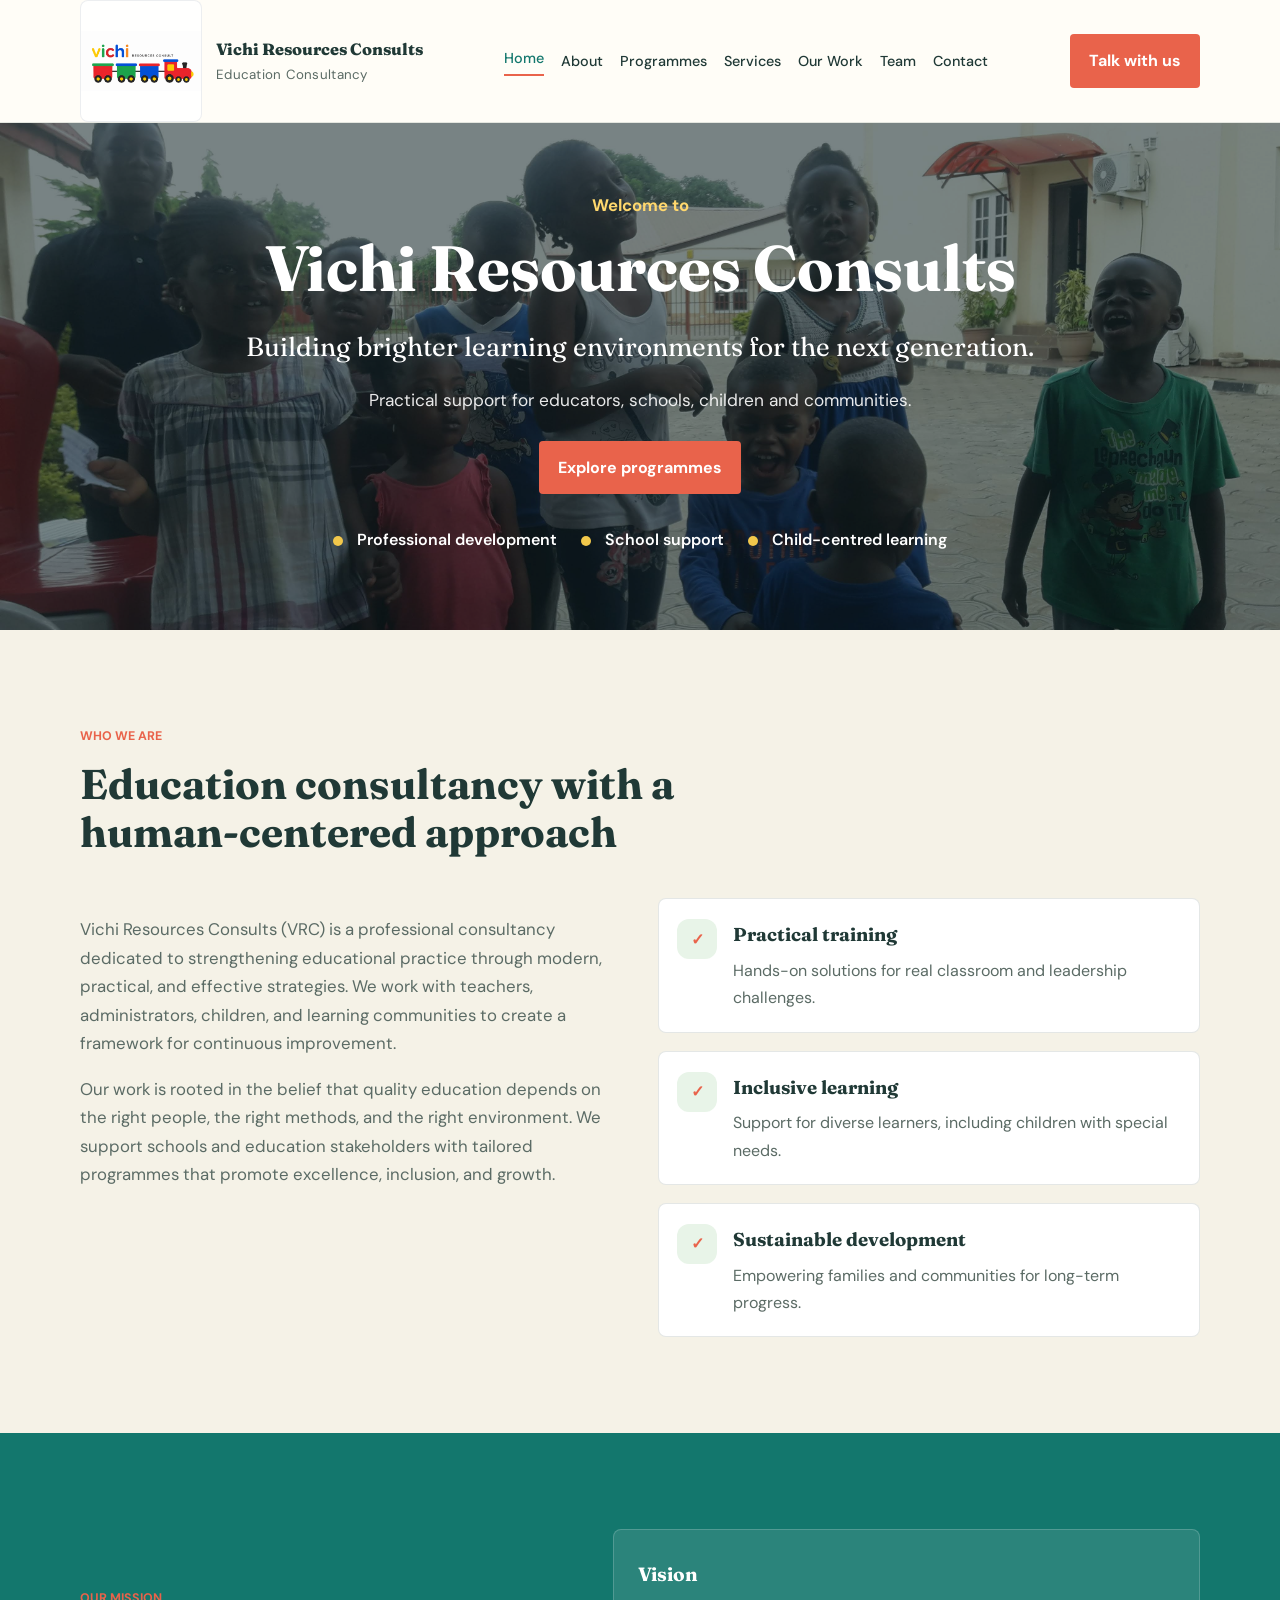
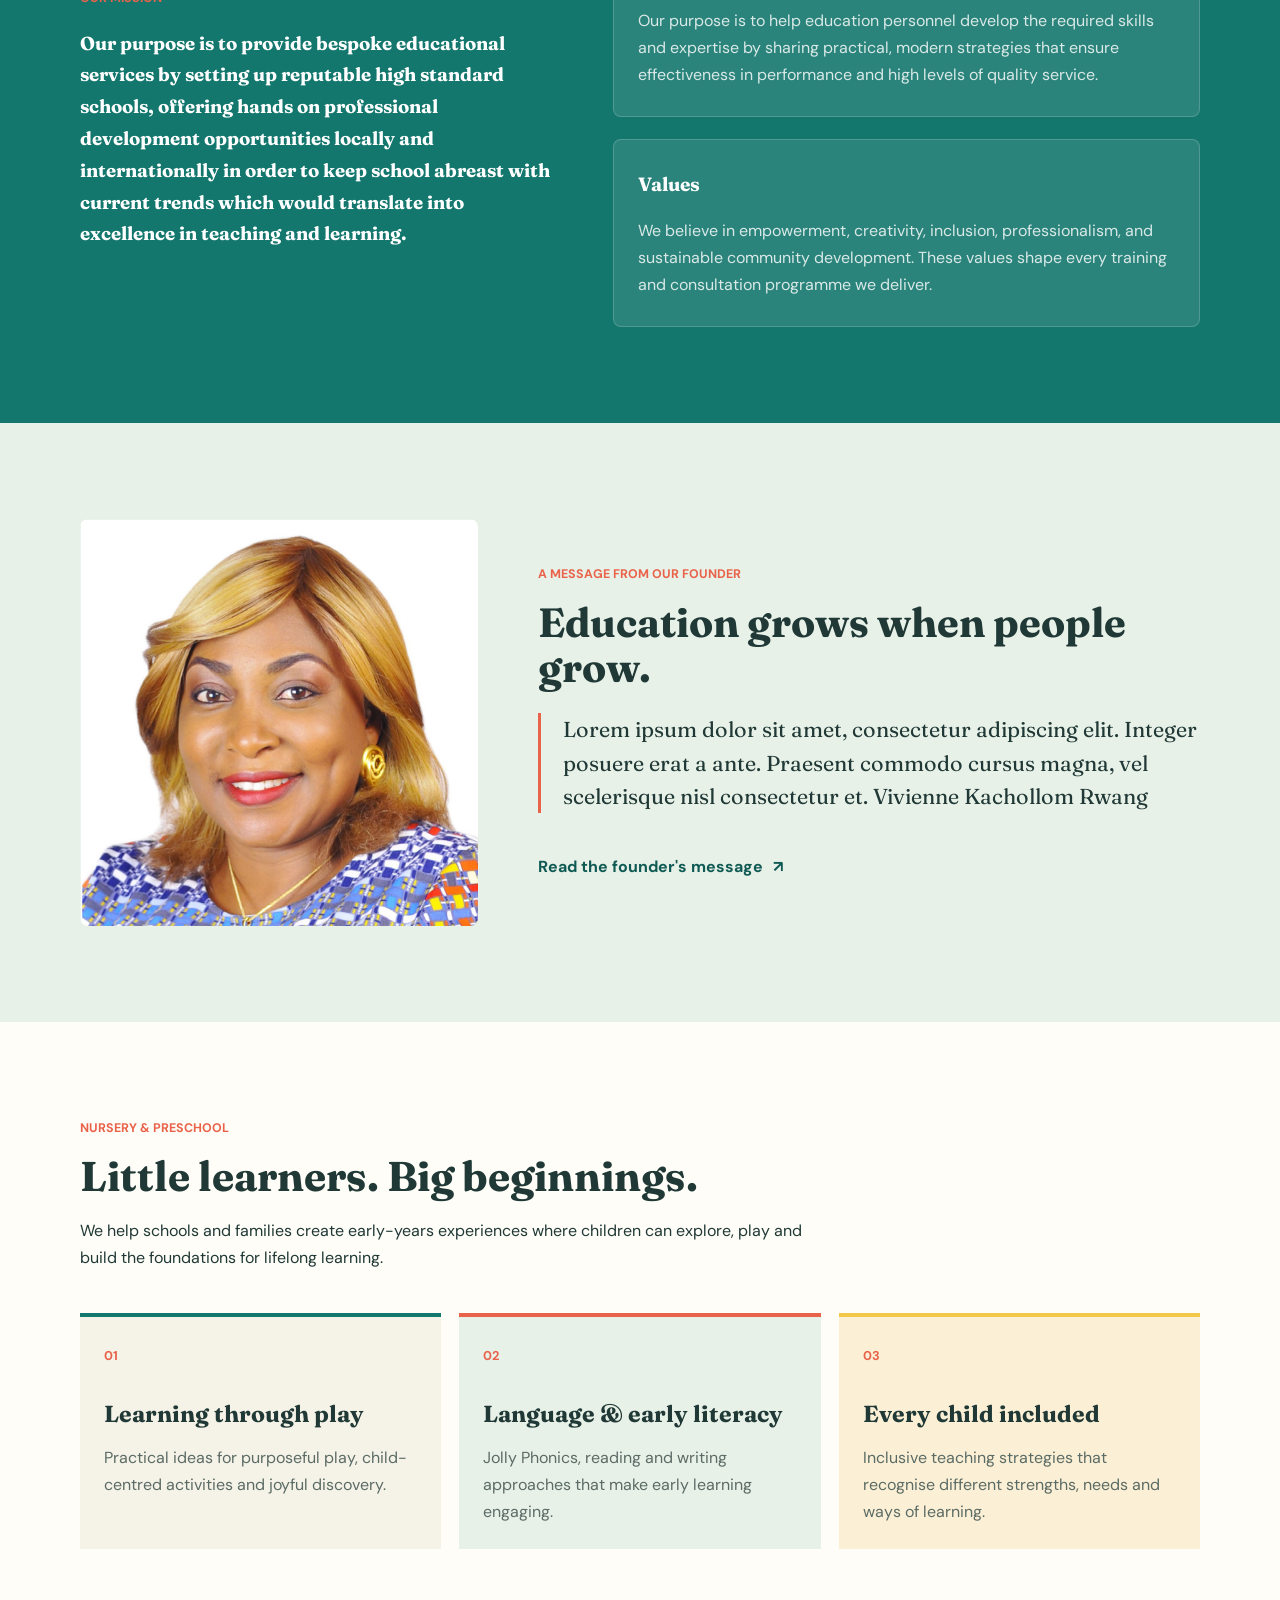
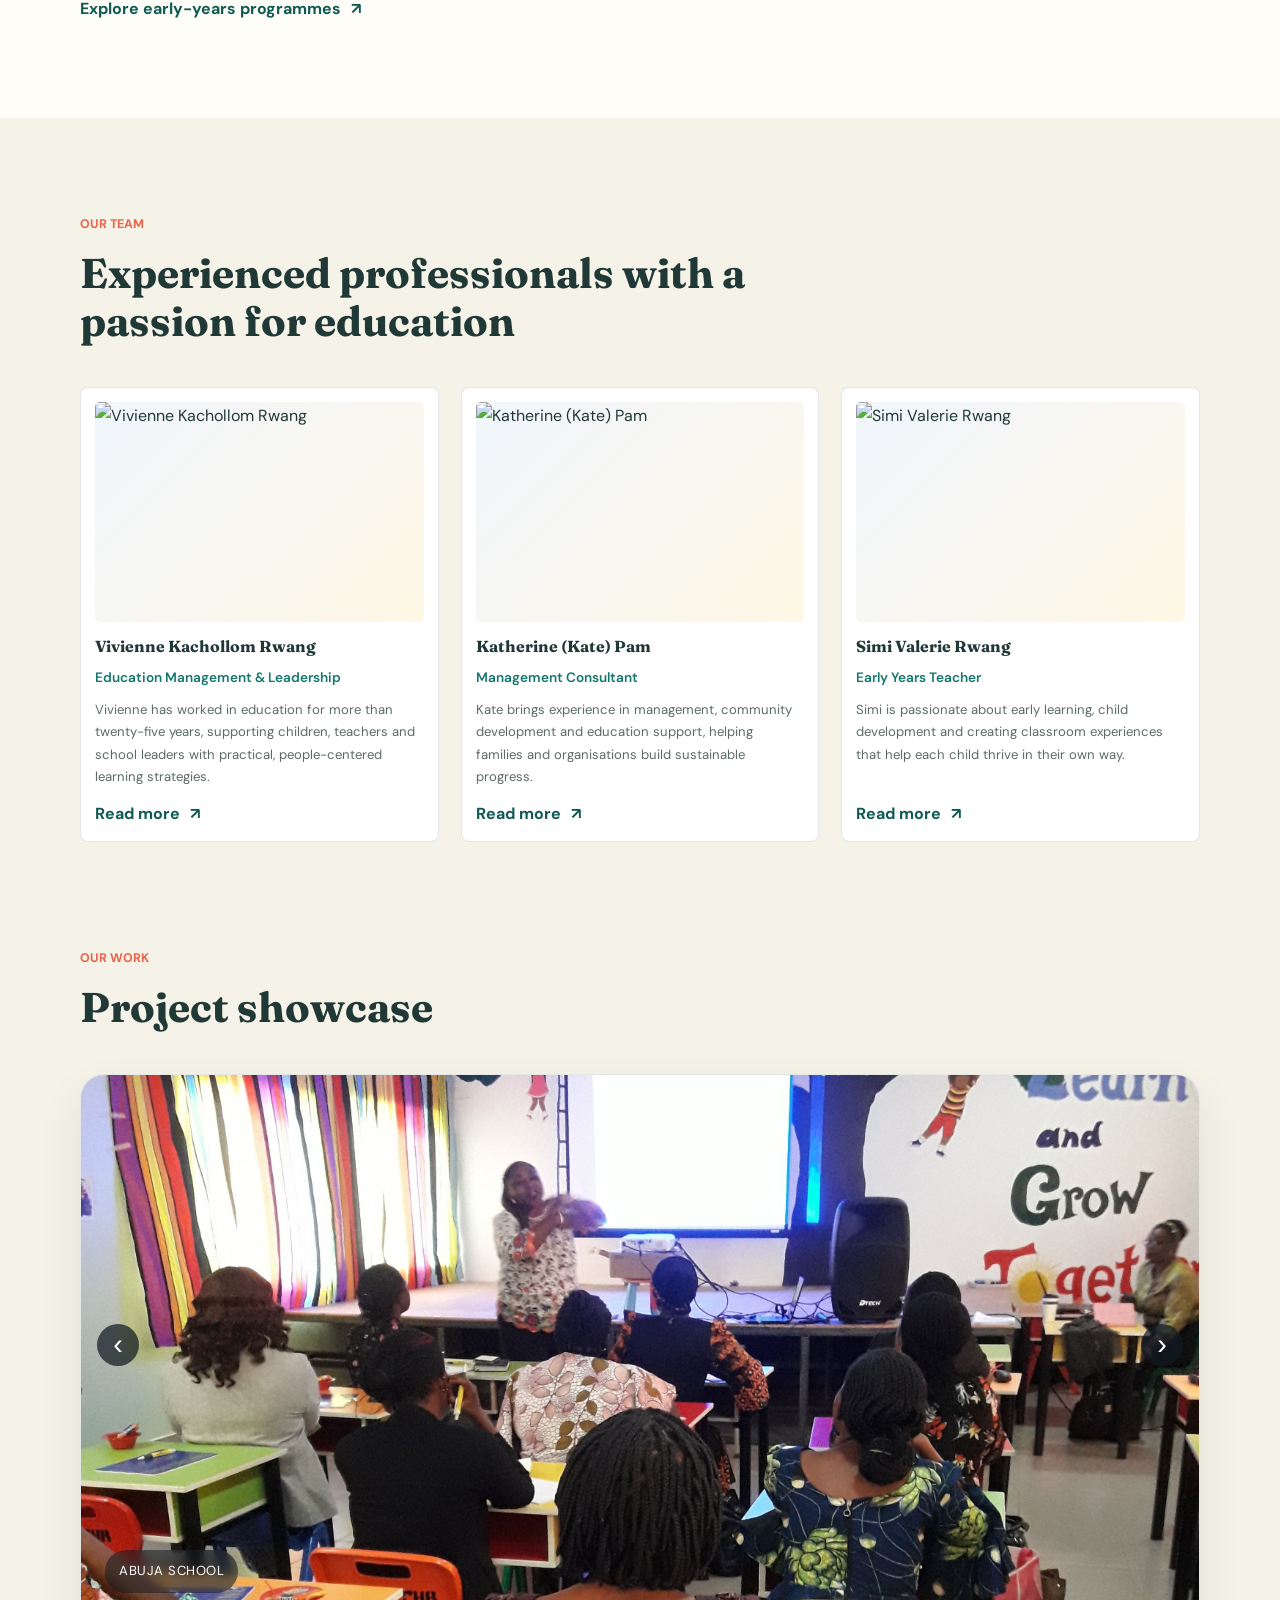
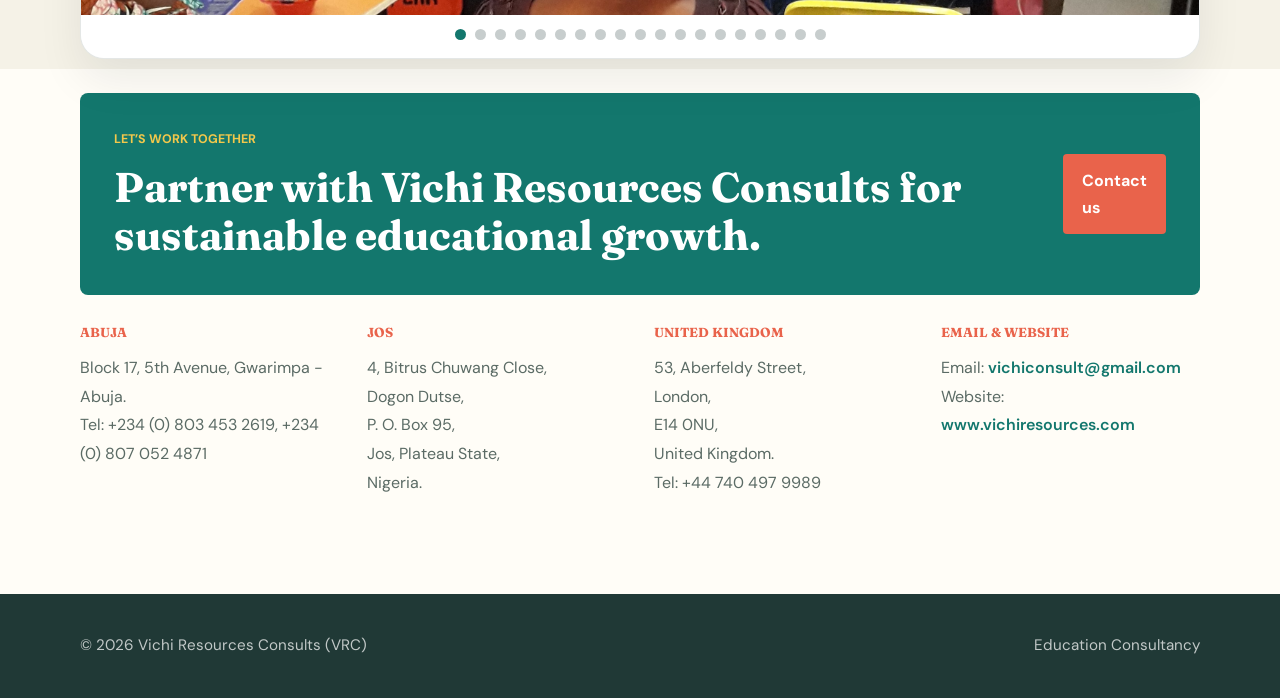
==== commit 5387d8aa: "Second commit" ====
--- a/index.html
+++ b/index.html
@@ -10,10 +10,9 @@
     />
     <link rel="preconnect" href="https://fonts.googleapis.com" />
     <link rel="preconnect" href="https://fonts.gstatic.com" crossorigin />
-    <link
-      href="https://fonts.googleapis.com/css2?family=Inter:wght@400;500;600;700;800&display=swap"
-      rel="stylesheet"
-    />
+    <link rel="preconnect" href="https://fonts.googleapis.com" />
+    <link rel="preconnect" href="https://fonts.gstatic.com" crossorigin />
+    <link href="https://fonts.googleapis.com/css2?family=DM+Sans:wght@400;500;600;700&family=Fraunces:opsz,wght@9..144,500;9..144,600;9..144,700&display=swap" rel="stylesheet" />
     <link rel="icon" type="image/png" href="favicon%20and%20logo/vichi%20resource%20consultation%20logo.png" />
     <link rel="stylesheet" href="styles.css" />
   </head>
@@ -32,16 +31,18 @@
           </div>
         </div>
 
-        <nav class="main-nav" aria-label="Main navigation">
-          <a href="#about">About</a>
-          <a href="#mission">Mission</a>
-          <a href="#programmes">Programmes</a>
-          <a href="#services">Services</a>
-          <a href="#team">Team</a>
-          <a href="#contact">Contact</a>
+        <nav class="main-nav" id="site-navigation" aria-label="Main navigation">
+          <a href="index.html" aria-current="page">Home</a>
+          <a href="about.html">About</a>
+          <a href="programmes.html">Programmes</a>
+          <a href="services.html">Services</a>
+          <a href="our-work.html">Our Work</a>
+          <a href="team.html">Team</a>
+          <a href="contact.html">Contact</a>
         </nav>
 
-        <button class="button button-primary open-contact-modal" type="button">Book a Consultation</button>
+        <button class="menu-toggle" type="button" aria-label="Open navigation" aria-controls="site-navigation" aria-expanded="false"><span></span><span></span></button>
+        <a class="button button-primary header-cta" href="contact.html#contact">Talk with us</a>
       </div>
     </header>
 
@@ -49,45 +50,21 @@
       <section class="hero">
         <div class="container hero-grid">
           <div class="hero-copy">
-            <p class="eyebrow">Empowering education professionals</p>
-            <h1>Building brighter learning environments for the next generation.</h1>
+            <p class="eyebrow">Welcome to</p>
+            <h1>Vichi Resources Consults</h1>
+            <p class="hero-tagline">Building brighter learning environments for the next generation.</p>
             <p class="lead">
-              We exist to help education personnel develop the required skills,
-              expertise, and practical strategies needed to deliver quality
-              service and lasting impact in schools, communities, and learning
-              institutions.
+              Practical support for educators, schools, children and communities.
             </p>
             <div class="hero-actions">
-              <a class="button button-primary" href="#programmes">Explore Programmes</a>
-              <a class="button button-secondary" href="#about">Learn More</a>
+              <a class="button button-primary" href="programmes.html">Explore programmes</a>
             </div>
 
             <ul class="hero-points" aria-label="Key strengths">
-              <li>Modern teaching methods</li>
               <li>Professional development</li>
-              <li>Inclusive, learner-focused support</li>
+              <li>School support</li>
+              <li>Child-centred learning</li>
             </ul>
-          </div>
-
-          <div class="hero-card" aria-label="Consultancy overview card">
-            <div class="card-panel">
-              <span class="panel-label">Our Aim</span>
-              <h2>Our aim is to become the market leader in the education services sector through offering bespoke educational solutions always delivered to the highest standards of service</h2>
-              <div class="mini-stats">
-                <div>
-                  <strong>Teachers</strong>
-                  <span>Capacity building</span>
-                </div>
-                <div>
-                  <strong>Schools</strong>
-                  <span>Quality improvement</span>
-                </div>
-                <div>
-                  <strong>Communities</strong>
-                  <span>Child-centered development</span>
-                </div>
-              </div>
-            </div>
           </div>
         </div>
       </section>
@@ -170,166 +147,37 @@
         </div>
       </section>
 
-      <section class="section" id="programmes">
-        <div class="container">
-          <div class="section-heading">
-            <p class="eyebrow">Customized training programmes</p>
-            <h2>Professional development tailored to your needs</h2>
-          </div>
-
-          <div class="programme-grid">
-            <article class="programme-card">
-              <span class="tag">For Teachers</span>
-              <ul>
-                <li>Team building</li>
-                <li>Health and safety management</li>
-                <li>Professional work ethics</li>
-                <li>Behaviour and classroom management</li>
-                <li>Learning through play</li>
-                <li>Jolly Phonics</li>
-                <li>Reading and writing in Key Stage 1 &amp; 2</li>
-                <li>Inclusive teaching</li>
-                <li>Modern approaches to teaching literacy and numeracy</li>
-              </ul>
-            </article>
-
-            <article class="programme-card">
-              <span class="tag">For Administration</span>
-              <ul>
-                <li>Creative thinking</li>
-                <li>Coaching and leadership skills</li>
-                <li>Delegation and effective communication</li>
-                <li>Modern administrative strategies</li>
-                <li>Record keeping</li>
-                <li>Handling difficult customers</li>
-                <li>Professional work ethics</li>
-                <li>Health and safety management</li>
-              </ul>
-            </article>
-
-            <article class="programme-card">
-              <span class="tag">For Pupils &amp; Students</span>
-              <ul>
-                <li>Mentoring seminars</li>
-                <li>Career guidance</li>
-                <li>Organising events</li>
-                <li>Skill development</li>
-                <li>Confidence building</li>
-                <li>Communication and self-expression</li>
-                <li>Leadership development</li>
-              </ul>
-            </article>
-          </div>
-        </div>
-      </section>
-
-      <section class="section services-section" id="services">
-        <div class="container">
-          <div class="section-heading">
-            <p class="eyebrow">What we offer</p>
-            <h2>OUR SERVICES</h2>
-          </div>
-
-          <p class="services-intro">
-            Vichi Resources Consult uses its extensive knowledge of the education sector
-            to provide flexible educational services designed to support institutions and
-            individuals in reaching their maximum potential. Our wide range of services
-            include:
-          </p>
-
-          <div class="services-grid">
-            <article class="service-card">
-              <h3>Continuing Professional Development (CPD)</h3>
-              <p>
-                Our “Hands Up for Excellence” courses provide teachers with access to
-                the best training opportunities locally and abroad, helping them share
-                practice and stay current with global trends in teaching and management.
-              </p>
-            </article>
-
-            <article class="service-card">
-              <h3>School Resourcing</h3>
-              <p>
-                We offer professional guidance on the most suitable resources for schools,
-                including curriculum development, planning, books, classroom requirements,
-                and essential equipment needed for quality teaching and learning.
-              </p>
-            </article>
-
-            <article class="service-card">
-              <h3>Setting Up New Schools</h3>
-              <p>
-                We provide consultancy for establishing reputable schools with strong
-                planning and a full understanding of global best practices, quality
-                standards, and effective budget management.
-              </p>
-            </article>
-
-            <article class="service-card">
-              <h3>Family-Centred Learning Projects</h3>
-              <p>
-                We explore practical ways to empower families as centres of learning,
-                especially in communities with limited access to conventional schools,
-                helping reduce costs while supporting early-years education.
-              </p>
-            </article>
-
-            <article class="service-card">
-              <h3>Staff Recruitment</h3>
-              <p>
-                We recruit highly qualified academic and administrative staff, set up
-                staffing structures, allocate roles, advise on welfare packages, and help
-                develop job descriptions, handbooks, policy documents, and appraisal systems.
-              </p>
-            </article>
-
-            <article class="service-card">
-              <h3>Applications for Digital Technology in Education and Welfare</h3>
-              <p>
-                We help communities benefit from digital innovations in education and
-                welfare, bringing web-based solutions to both the young and older members
-                of society in ways that improve access and participation.
-              </p>
-            </article>
-
-            <article class="service-card">
-              <h3>Community Educational Projects</h3>
-              <p>
-                We promote knowledge-sharing and educational development in communities,
-                supporting displaced settlements and rural areas through practical,
-                culturally relevant learning initiatives.
-              </p>
-            </article>
-
-            <article class="service-card">
-              <h3>Mentoring Programmes</h3>
-              <p>
-                We offer career guidance and mentoring support in primary and secondary
-                schools, helping children build self-management, leadership, patriotism,
-                good character, and responsible citizenship.
-              </p>
-            </article>
-
-            <article class="service-card">
-              <h3>Educational Research Facilitation and Support</h3>
-              <p>
-                We connect schools and institutions with research opportunities, funding,
-                and expert partnerships that support innovation, academic growth, and
-                the development of national educational programmes.
-              </p>
-            </article>
-
-            <article class="service-card">
-              <h3>Funtertainment</h3>
-              <p>
-                Funtertainment is an annual youth and children’s event designed to create
-                memorable celebrations while helping children develop skills, confidence,
-                and productive thinking through fun, educational, and entertaining experiences.
-              </p>
-            </article>
-          </div>
-        </div>
-      </section>
+      <section class="founder-section section">
+        <div class="container founder-grid">
+          <img src="Team photos/Vivienne Kachollom Rwang.png" alt="Vivienne Kachollom Rwang, founder of Vichi Resources Consults" />
+          <div class="founder-copy">
+            <p class="eyebrow">A message from our founder</p>
+            <h2>Education grows when people grow.</h2>
+            <blockquote>Lorem ipsum dolor sit amet, consectetur adipiscing elit. Integer posuere erat a ante. Praesent commodo cursus magna, vel scelerisque nisl consectetur et. Vivienne Kachollom Rwang</blockquote>
+            <a class="text-link" href="about.html#founder">Read the founder's message <span aria-hidden="true">↗</span></a>
+          </div>
+        </div>
+      </section>
+
+      
+
+      <section class="section early-years-section" id="early-years">
+        <div class="container">
+          <div class="section-heading">
+            <p class="eyebrow">Nursery &amp; preschool</p>
+            <h2>Little learners. Big beginnings.</h2>
+            <p>We help schools and families create early-years experiences where children can explore, play and build the foundations for lifelong learning.</p>
+          </div>
+          <div class="early-years-grid">
+            <article class="early-years-card"><span>01</span><h3>Learning through play</h3><p>Practical ideas for purposeful play, child-centred activities and joyful discovery.</p></article>
+            <article class="early-years-card"><span>02</span><h3>Language &amp; early literacy</h3><p>Jolly Phonics, reading and writing approaches that make early learning engaging.</p></article>
+            <article class="early-years-card"><span>03</span><h3>Every child included</h3><p>Inclusive teaching strategies that recognise different strengths, needs and ways of learning.</p></article>
+          </div>
+          <a class="text-link" href="programmes.html#nursery-preschool">Explore early-years programmes <span aria-hidden="true">↗</span></a>
+        </div>
+      </section>
+
+      
 
       <section class="section team-section" id="team">
         <div class="container">
@@ -341,83 +189,43 @@
           <div class="team-grid">
             <article class="team-card">
               <img class="team-photo" src="team photos/Vivienne Kachollom Rwang.png" alt="Vivienne Kachollom Rwang" />
-              <h3>Vivienne Kachollom Rwang</h3>
-              <p class="role">Education Management &amp; Leadership</p>
-              <div class="team-bio">
-                <p>
-                  Vivienne Kachollom Rwang took up teaching over twenty-five years ago. She obtained a Masters Degree in Education Management and Leadership from University of Southampton, United Kingdom in 2016, a postgraduate diploma in education (PGDE) at the University of Abuja in 2006.
-                </p>
-                <p>
-                  Married and with young children of her own, she specialises not only in early years teaching but also in the professional development of teachers, setting up reputable, excellent standard schools and in the planning, delivery and assessment of courses of study.
-                </p>
-                <p>
-                  She is British trained and has travelled and studied extensively throughout her career, including taking part in summer courses on teaching and learning in the foundation stage, “Every Child Matters” and Modern Strategies for Administration. She is a certified member of the Nigerian Institute of Training and Development (NITAD). She is presently working on a Doctoral Degree at the University of Southampton, United Kingdom.
-                </p>
-              </div>
-            </article>
-
-            <article class="team-card">
-              <img class="team-photo" src="team photos/Adam Meyersieck.png" alt="Adam Meyersieck" />
-              <h3>Adam Meyersieck</h3>
-              <p class="role">Special Educational Needs Specialist</p>
-              <div class="team-bio">
-                <p>
-                  Adam Meyerisiek has been a ‘career’ educator, from his first degree in social and elementary education at Central Michigan University, USA. After a year’s experience in the United States teaching pupils with emotional and behavioural difficulties (EBD), he moved to the United Kingdom, first as a primary school teacher and since 2008 as a specialist working with Special Educational Needs (SEN) pupils.
-                </p>
-                <p>
-                  He completed studies and submissions for MA (London) at the Institute of Education in 2014. He has combined teaching at the Samuel Rhodes SEN School with lectures at London Metropolitan University, tutoring with student teachers at the Institute of Education and contributing to professional development programmes and special education services in communities across the United Kingdom and around the world.
-                </p>
+              <div class="team-content">
+                <h3>Vivienne Kachollom Rwang</h3>
+                <p class="role">Education Management &amp; Leadership</p>
+                <div class="team-bio">
+                  <p>
+                    Vivienne has worked in education for more than twenty-five years, supporting children, teachers and school leaders with practical, people-centered learning strategies.
+                  </p>
+                </div>
+                <a class="text-link" href="team.html">Read more <span aria-hidden="true">↗</span></a>
               </div>
             </article>
 
             <article class="team-card">
               <img class="team-photo" src="team photos/Katherine (Kate) Pam.png" alt="Katherine (Kate) Pam" />
-              <h3>Katherine (Kate) Pam</h3>
-              <p class="role">Management Consultant</p>
-              <div class="team-bio">
-                <p>
-                  Katherine (Kate) Pam has her first degree in agricultural economics. Working in financial services, she went on to become a Certified Management Consultant and a member of the Nigerian Management Institute.
-                </p>
-                <p>
-                  She now has over seven years of experience in wealth and project management. In the United Kingdom she has added MBAs in marketing, global management and leadership, and has also engaged in a variety of community-serving activities including work as a teaching assistant in a special educational needs school.
-                </p>
-                <p>
-                  Her current interests lie in mobilising the strengths of families and local communities for peaceful, sustainable development, and in securing the substantial advances in education on which Nigeria’s future depends.
-                </p>
-              </div>
-            </article>
-
-            <article class="team-card">
-              <img class="team-photo" src="team photos/John Baker.png" alt="John Baker" />
-              <h3>John Baker</h3>
-              <p class="role">Community &amp; Communication Specialist</p>
-              <div class="team-bio">
-                <p>
-                  John Baker studied life sciences at Cambridge University, England, and health care in London. His career took him in many directions – his major activities always primarily concerned with effective communication.
-                </p>
-                <p>
-                  He moved to east London in 1999, became a housing association director in 2001, and thereafter has been continuously involved in community and public affairs. His proposal for a partnership between family-focused social work and housing (2008) was the first of its kind in the United Kingdom.
-                </p>
-                <p>
-                  He is a member of the board of his local health network, with a special interest in community psychological health matters. John strongly encourages empowerment and practical creativity, both traditional and technological, within communities in London where he has his own workshop.
-                </p>
+              <div class="team-content">
+                <h3>Katherine (Kate) Pam</h3>
+                <p class="role">Management Consultant</p>
+                <div class="team-bio">
+                  <p>
+                    Kate brings experience in management, community development and education support, helping families and organisations build sustainable progress.
+                  </p>
+                </div>
+                <a class="text-link" href="team.html">Read more <span aria-hidden="true">↗</span></a>
               </div>
             </article>
 
             <article class="team-card">
               <img class="team-photo" src="team photos/Simi Valerie Rwang.png" alt="Simi Valerie Rwang" />
-              <h3>Simi Valerie Rwang</h3>
-              <p class="role">Early Years Teacher</p>
-              <div class="team-bio">
-                <p>
-                  Simi Valerie Rwang is a young member of the team who is very passionate about working with children. Having attended a British school herself, she puts that experience to use in her work as a teacher.
-                </p>
-                <p>
-                  She has gained more experience working with children in a classroom environment under the British curriculum. Her experience is also derived from a number of training courses she has attended such as Classroom Management, Early Years Foundation Stage, Jolly Phonics, Practical Modern Methods for Teaching, Classroom Displays and many more.
-                </p>
-                <p>
-                  She realizes that children are different no matter how similar they may seem. This she believes is important in understanding each child and their learning style in order to make sure that learning takes place for each child.
-                </p>
+              <div class="team-content">
+                <h3>Simi Valerie Rwang</h3>
+                <p class="role">Early Years Teacher</p>
+                <div class="team-bio">
+                  <p>
+                    Simi is passionate about early learning, child development and creating classroom experiences that help each child thrive in their own way.
+                  </p>
+                </div>
+                <a class="text-link" href="team.html">Read more <span aria-hidden="true">↗</span></a>
               </div>
             </article>
           </div>
@@ -428,10 +236,10 @@
         <div class="container">
           <div class="section-heading">
             <p class="eyebrow">Our work</p>
-            <h2>Company Profile</h2>
-          </div>
-
-          <div id="companyProfileGrid" class="company-profile-grid"></div>
+            <h2>Project showcase</h2>
+          </div>
+
+          <div id="homeShowcaseCarousel" class="home-showcase-carousel" aria-live="polite"></div>
         </div>
       </section>
 
@@ -441,7 +249,7 @@
             <p class="eyebrow">Let’s work together</p>
             <h2>Partner with Vichi Resources Consults for sustainable educational growth.</h2>
           </div>
-          <button class="button button-primary open-contact-modal" type="button">Contact Us</button>
+          <a class="button button-primary" href="contact.html#contact">Contact us</a>
         </div>
 
         <div class="container contact-details">
@@ -478,36 +286,6 @@
       </section>
     </main>
 
-    <div class="modal-overlay hidden" id="contactModal" aria-hidden="true">
-      <div class="modal-dialog" role="dialog" aria-modal="true" aria-labelledby="contactModalTitle">
-        <button class="modal-close" type="button" aria-label="Close contact form">×</button>
-        <h3 id="contactModalTitle">Send us a message</h3>
-        <form id="contactForm">
-          <div class="form-group">
-            <label for="name">Name</label>
-            <input id="name" name="name" type="text" required />
-          </div>
-
-          <div class="form-group">
-            <label for="phone">Phone Number</label>
-            <input id="phone" name="phone" type="tel" required />
-          </div>
-
-          <div class="form-group">
-            <label for="email">Email</label>
-            <input id="email" name="email" type="email" required />
-          </div>
-
-          <div class="form-group">
-            <label for="message">Nature of Consultation / Inquiry</label>
-            <textarea id="message" name="message" rows="5" required></textarea>
-          </div>
-
-          <button class="button button-primary form-submit" type="submit">Send Enquiry</button>
-        </form>
-      </div>
-    </div>
-
     <footer class="site-footer">
       <div class="container footer-inner">
         <p>© 2026 Vichi Resources Consults (VRC)</p>
--- a/styles.css
+++ b/styles.css
@@ -1,18 +1,18 @@
 :root {
-  --bg: #f8fafc;
+  --bg: #fbf8ed;
   --surface: #ffffff;
-  --surface-alt: #eef6ff;
-  --primary: #4a90e2;
-  --primary-dark: #2d6fc4;
-  --secondary: #43a047;
-  --accent: #fbc02d;
-  --orange: #f57c00;
-  --pink: #e57399;
-  --text: #172b4d;
-  --muted: #5f6f8c;
-  --border: rgba(23, 43, 77, 0.08);
-  --shadow: 0 18px 40px rgba(15, 23, 42, 0.08);
-  --radius: 22px;
+  --surface-alt: #e6f2eb;
+  --primary: #13776d;
+  --primary-dark: #105a54;
+  --secondary: #e9634b;
+  --accent: #f2c84b;
+  --orange: #e9634b;
+  --pink: #efb2a1;
+  --text: #203936;
+  --muted: #5b6b65;
+  --border: rgba(32, 57, 54, 0.12);
+  --shadow: 0 18px 40px rgba(32, 57, 54, 0.08);
+  --radius: 8px;
 }
 
 * {
@@ -25,8 +25,8 @@
 
 body {
   margin: 0;
-  font-family: "Inter", sans-serif;
-  background: linear-gradient(180deg, #f8fafc 0%, #edf6ff 100%);
+  font-family: "DM Sans", sans-serif;
+  background: #fffdf7;
   color: var(--text);
   line-height: 1.7;
 }
@@ -56,7 +56,7 @@
 
 .eyebrow {
   text-transform: uppercase;
-  letter-spacing: 0.12em;
+  letter-spacing: 0;
   font-size: 0.75rem;
   font-weight: 700;
   color: var(--primary);
@@ -65,7 +65,7 @@
 
 .head-area {
   text-transform: uppercase;
-  letter-spacing: 0.12em;
+  letter-spacing: 0;
   font-size: 0.75rem;
   font-weight: 700;
   color: rgb(245, 246, 247);
@@ -116,8 +116,8 @@
 }
 
 .brand-logo {
-  width: 56px;
-  height: 56px;
+  width: 122px;
+  height: 122px;
   object-fit: contain;
   border-radius: 16px;
   background: rgba(255, 255, 255, 0.8);
@@ -175,8 +175,12 @@
 }
 
 .button-secondary {
-  background: rgba(74, 144, 226, 0.08);
+  background-color: pink;
   color: var(--primary);
+}
+
+#contact-btn {
+  background:#e9634b;
 }
 
 .hero {
@@ -396,6 +400,7 @@
 
 .services-section {
   background: rgba(255,255,255,0.38);
+  padding: 39px 0;
 }
 
 .services-intro {
@@ -485,6 +490,12 @@
   min-height: 100%;
 }
 
+.team-content {
+  display: flex;
+  flex: 1;
+  flex-direction: column;
+}
+
 .team-photo {
   width: 100%;
   height: 220px;
@@ -517,6 +528,11 @@
   line-height: 1.7;
 }
 
+.team-card .text-link {
+  margin-top: auto;
+  padding-top: 12px;
+}
+
 .team-bio p {
   margin: 0 0 10px;
 }
@@ -536,6 +552,7 @@
 
 .company-profile-section {
   background: rgba(255, 255, 255, 0.4);
+  padding: 10px;
 }
 
 .company-profile-grid {
@@ -634,6 +651,105 @@
   background: var(--primary);
 }
 
+.home-showcase-carousel {
+  position: relative;
+  background: var(--surface);
+  border: 1px solid var(--border);
+  border-radius: 24px;
+  overflow: hidden;
+  box-shadow: 0 20px 45px rgba(15, 23, 42, 0.08);
+}
+
+.home-showcase-viewport {
+  position: relative;
+  min-height: 540px;
+}
+
+.home-showcase-track {
+  position: relative;
+  min-height: 540px;
+}
+
+.home-showcase-slide {
+  position: absolute;
+  inset: 0;
+  opacity: 0;
+  transition: opacity 0.35s ease;
+  pointer-events: none;
+}
+
+.home-showcase-slide.active {
+  opacity: 1;
+  pointer-events: auto;
+}
+
+.home-showcase-slide img {
+  width: 100%;
+  height: 540px;
+  display: block;
+  object-fit: cover;
+}
+
+.home-showcase-caption {
+  position: absolute;
+  left: 24px;
+  bottom: 22px;
+  background: rgba(16, 24, 32, 0.52);
+  color: white;
+  padding: 10px 14px;
+  border-radius: 999px;
+  font-size: 0.82rem;
+  letter-spacing: 0.04em;
+  text-transform: uppercase;
+  backdrop-filter: blur(6px);
+}
+
+.home-showcase-btn {
+  position: absolute;
+  top: 50%;
+  transform: translateY(-50%);
+  width: 42px;
+  height: 42px;
+  border: none;
+  border-radius: 50%;
+  background: rgba(17, 27, 35, 0.72);
+  color: white;
+  font-size: 1.8rem;
+  line-height: 1;
+  cursor: pointer;
+  z-index: 2;
+}
+
+.home-showcase-btn.prev {
+  left: 16px;
+}
+
+.home-showcase-btn.next {
+  right: 16px;
+}
+
+.home-showcase-dots {
+  display: flex;
+  justify-content: center;
+  gap: 9px;
+  padding: 14px 0 18px;
+  background: rgba(255, 255, 255, 0.5);
+}
+
+.home-showcase-dot {
+  width: 11px;
+  height: 11px;
+  border-radius: 50%;
+  border: none;
+  background: rgba(32, 57, 54, 0.25);
+  cursor: pointer;
+  padding: 0;
+}
+
+.home-showcase-dot.active {
+  background: var(--primary);
+}
+
 .cta-section {
   padding-top: 24px;
   padding-bottom: 96px;
@@ -812,3 +928,963 @@
     grid-template-columns: 1fr;
   }
 }
+
+h1,
+h2,
+h3,
+.brand-name {
+  font-family: "Fraunces", Georgia, serif;
+  letter-spacing: 0;
+}
+
+h1,
+.hero-copy h1 {
+  font-size: 3.65rem;
+  line-height: 1.05;
+  letter-spacing: 0;
+}
+
+.section-heading h2,
+.mission-grid h2,
+.cta-box h2 {
+  font-size: 2.6rem;
+  letter-spacing: 0;
+}
+
+.site-header {
+  background: rgba(255, 253, 247, 0.96);
+  backdrop-filter: blur(12px);
+}
+
+.nav {
+  position: relative;
+  min-height: 86px;
+}
+
+.brand-logo {
+  border-radius: 8px;
+  box-shadow: none;
+}
+
+.brand-name {
+  font-size: 1.02rem;
+}
+
+.main-nav {
+  gap: 17px;
+  font-size: 0.9rem;
+  color: var(--text);
+}
+
+.main-nav a[aria-current="page"] {
+  color: var(--primary);
+  box-shadow: inset 0 -2px var(--secondary);
+  padding-bottom: 5px;
+}
+
+.button {
+  border-radius: 4px;
+  padding: 0.82rem 1.2rem;
+}
+
+.button-primary {
+  background: var(--secondary);
+  box-shadow: none;
+}
+
+.button-primary:hover {
+  background: #cf4f3c;
+  box-shadow: 0 8px 20px rgba(233, 99, 75, 0.18);
+}
+
+.button-secondary {
+  background: var(--primary);
+  color: #fff;
+}
+
+.hero {
+  position: relative;
+  isolation: isolate;
+  display: grid;
+  min-height: 500px;
+  padding: 68px 0 76px;
+  place-items: center;
+  overflow: hidden;
+  background: #203936 url("Carousels/Children's Church - Global Fame Ministry Abuja-May 2019/20190518_155337.jpg") center 42% / cover no-repeat;
+  color: #fff;
+}
+
+.hero::before {
+  position: absolute;
+  z-index: -1;
+  inset: 0;
+  background: rgba(15, 35, 37, 0.56);
+  content: "";
+}
+
+.hero-copy h1 {
+  max-width: 880px;
+  margin: 0 auto;
+  color: #fff;
+  font-size: clamp(3rem, 5vw, 4.5rem);
+}
+
+.hero-grid {
+  display: block;
+  width: 100%;
+}
+
+.hero-copy {
+  text-align: center;
+}
+
+.hero-copy .eyebrow {
+  margin-bottom: 14px;
+  color: #ffd86d;
+  font-size: 1.05rem;
+  text-transform: none;
+}
+
+.hero-tagline {
+  margin: 24px 0 0;
+  color: #fff;
+  font-family: "Fraunces", Georgia, serif;
+  font-size: 1.65rem;
+}
+
+.hero-copy .lead {
+  margin: 16px auto 0;
+  color: rgba(255, 255, 255, 0.9);
+}
+
+.hero-actions {
+  justify-content: center;
+  margin-top: 26px;
+}
+
+.hero-points {
+  justify-content: center;
+  color: #fff;
+}
+
+.hero-points li::before {
+  background: var(--accent);
+}
+
+.eyebrow {
+  color: var(--secondary);
+  letter-spacing: 0;
+  font-size: 0.78rem;
+}
+
+.hero-card {
+  justify-content: flex-end;
+}
+
+.card-panel {
+  position: relative;
+  width: min(100%, 460px);
+  padding: 0;
+  overflow: hidden;
+  border: 0;
+  border-radius: 8px;
+  background: var(--text);
+  box-shadow: 16px 16px 0 var(--accent);
+}
+
+.card-panel > img {
+  width: 100%;
+  height: 440px;
+  object-fit: cover;
+}
+
+.hero-photo-caption {
+  display: flex;
+  justify-content: space-between;
+  gap: 12px;
+  padding: 15px 18px;
+  color: #fff;
+  font-size: 0.84rem;
+}
+
+.hero-photo-caption span:last-child {
+  color: #f2c84b;
+  white-space: nowrap;
+}
+
+.intro,
+.team-section,
+.company-profile-section,
+.services-section {
+  background: #f5f2e7;
+}
+
+.accent {
+  background: var(--primary);
+}
+
+.mission-list div,
+.focus-item,
+.service-card,
+.programme-card,
+.team-card,
+.profile-carousel-card {
+  border-radius: 8px;
+  box-shadow: none;
+}
+
+.mission-list div {
+  background: rgba(255, 255, 255, 0.1);
+}
+
+.team-grid {
+  grid-template-columns: repeat(3, minmax(0, 1fr));
+}
+
+.team-card {
+  padding: 14px;
+}
+
+.team-photo {
+  border-radius: 5px;
+}
+
+.team-bio {
+  max-height: none;
+  overflow: visible;
+}
+
+.carousel-slide img {
+  border-radius: 5px;
+}
+
+.cta-box {
+  border-radius: 8px;
+  background: var(--primary);
+  box-shadow: none;
+}
+
+.cta-box .eyebrow {
+  color: var(--accent);
+}
+
+.contact-block h3 {
+  color: var(--secondary);
+  letter-spacing: 0;
+}
+
+.site-footer {
+  background: var(--text);
+  border: 0;
+}
+
+.footer-inner {
+  align-items: center;
+  color: rgba(255, 255, 255, 0.72);
+}
+
+.footer-inner nav {
+  display: flex;
+  flex-wrap: wrap;
+  gap: 18px;
+}
+
+.footer-inner a:hover {
+  color: #fff;
+}
+
+.skip-link {
+  position: absolute;
+  left: 12px;
+  top: -60px;
+  z-index: 100;
+  padding: 10px 14px;
+  background: var(--text);
+  color: #fff;
+}
+
+.skip-link:focus {
+  top: 12px;
+}
+
+.menu-toggle {
+  display: none;
+  width: 44px;
+  height: 44px;
+  padding: 10px;
+  border: 1px solid var(--border);
+  border-radius: 4px;
+  background: transparent;
+  cursor: pointer;
+}
+
+.menu-toggle span {
+  display: block;
+  height: 2px;
+  margin: 5px 0;
+  background: var(--text);
+}
+
+.page-hero {
+  padding: 5px 0 0px;
+  background: #f5f2e7;
+}
+
+.page-hero-grid {
+  display: grid;
+  grid-template-columns: 1fr 0.85fr;
+  align-items: center;
+  gap: 56px;
+}
+
+.page-hero h1 {
+  max-width: 700px;
+  margin: 0;
+  color: var(--text);
+  font-size: 3.5rem;
+  line-height: 1.06;
+}
+
+.page-hero img {
+  width: 100%;
+  height: 360px;
+  object-fit: cover;
+  border-radius: 8px;
+}
+
+.page-lead {
+  max-width: 650px;
+  margin: 20px 0 0;
+  color: var(--muted);
+  font-size: 1.1rem;
+}
+
+.page-hero-plain .container {
+  padding-top: 28px;
+  padding-bottom: 22px;
+}
+
+.page-hero-plain h1 {
+  max-width: 850px;
+}
+
+.founder-section {
+  background: #e8f1e8;
+}
+
+.founder-grid {
+  display: grid;
+  grid-template-columns: 0.75fr 1.25fr;
+  align-items: center;
+  gap: 60px;
+}
+
+.founder-grid > img {
+  width: 100%;
+  max-height: 480px;
+  object-fit: cover;
+  object-position: center top;
+  border-radius: 8px;
+}
+
+.founder-copy h2,
+.about-copy h2,
+.founder-copy h2 {
+  margin: 0 0 16px;
+  font-size: 2.55rem;
+  line-height: 1.12;
+}
+
+.founder-copy blockquote {
+  margin: 22px 0;
+  padding-left: 22px;
+  border-left: 3px solid var(--secondary);
+  color: var(--text);
+  font-family: "Fraunces", Georgia, serif;
+  font-size: 1.35rem;
+  line-height: 1.55;
+}
+
+.founder-note {
+  color: var(--muted);
+  font-size: 0.8rem;
+}
+
+.text-link {
+  display: inline-flex;
+  align-items: center;
+  gap: 10px;
+  margin-top: 18px;
+  color: var(--primary-dark);
+  font-weight: 700;
+}
+
+.early-years-section {
+  background: #fffdf7;
+}
+
+.early-years-grid {
+  display: grid;
+  grid-template-columns: repeat(3, minmax(0, 1fr));
+  gap: 18px;
+  margin-bottom: 28px;
+}
+
+.early-years-card {
+  min-height: 230px;
+  padding: 24px;
+  background: #f5f2e7;
+  border-top: 4px solid var(--primary);
+}
+
+.early-years-card:nth-child(2) {
+  background: #e8f1e8;
+  border-color: var(--secondary);
+}
+
+.early-years-card:nth-child(3) {
+  background: #fbf0d5;
+  border-color: var(--accent);
+}
+
+.early-years-card > span,
+.values-grid article > span,
+.service-number {
+  color: var(--secondary);
+  font-size: 0.8rem;
+  font-weight: 700;
+}
+
+.early-years-card h3,
+.values-grid h3 {
+  margin: 26px 0 10px;
+  font-size: 1.45rem;
+}
+
+.early-years-card p,
+.values-grid p {
+  margin: 0;
+  color: var(--muted);
+}
+
+.early-years-image-row {
+  display: grid;
+  grid-template-columns: 1fr 1fr;
+  align-items: center;
+  gap: 44px;
+  margin-top: 58px;
+}
+
+.early-years-image-row img {
+  width: 100%;
+  height: 340px;
+  object-fit: cover;
+  border-radius: 8px;
+}
+
+.early-years-image-row h3 {
+  margin: 0;
+  font-size: 2rem;
+}
+
+.values-section {
+  background: #f5f2e7;
+}
+
+.values-grid {
+  display: grid;
+  grid-template-columns: repeat(3, minmax(0, 1fr));
+  gap: 28px;
+}
+
+.values-grid article {
+  padding-top: 18px;
+  border-top: 1px solid var(--border);
+}
+
+.values-grid h3 {
+  margin-top: 18px;
+}
+
+.about-note {
+  padding: 28px;
+  background: #e8f1e8;
+  border-left: 4px solid var(--secondary);
+}
+
+.about-note h3 {
+  margin: 0 0 12px;
+  font-size: 1.8rem;
+}
+
+.about-note p:last-child {
+  margin-bottom: 0;
+  color: var(--muted);
+}
+
+.service-number {
+  display: inline-block;
+  margin-bottom: 20px;
+}
+
+.service-card h2 {
+  margin: 0 0 12px;
+  font-size: 1.35rem;
+  line-height: 1.25;
+}
+
+.team-page-grid {
+  grid-template-columns: 1fr;
+  gap: 26px;
+}
+
+.team-profile-card {
+  display: grid;
+  grid-template-columns: minmax(220px, 280px) 1fr;
+  gap: 22px;
+  align-items: stretch;
+  padding: 20px;
+}
+
+.team-profile-card .team-photo {
+  width: 100%;
+  height: 100%;
+  min-height: 260px;
+  margin: 0;
+}
+
+.team-page-grid .team-bio {
+  max-height: none;
+  overflow: visible;
+  font-size: 0.9rem;
+}
+
+.team-page-grid .team-content {
+  justify-content: center;
+}
+
+.contact-page-section {
+  background: #f5f2e7;
+}
+
+.contact-page-grid {
+  display: grid;
+  grid-template-columns: 1fr 0.85fr;
+  align-items: start;
+  gap: 60px;
+}
+
+.contact-addresses {
+  display: grid;
+  grid-template-columns: repeat(2, minmax(0, 1fr));
+  gap: 30px;
+}
+
+.contact-block h2 {
+  margin: 0 0 10px;
+  font-size: 1.35rem;
+}
+
+.contact-form {
+  padding: 28px;
+  background: #fffdf7;
+  border: 1px solid var(--border);
+  border-radius: 8px;
+}
+
+.contact-form h2 {
+  margin: 0;
+  font-size: 1.8rem;
+}
+
+.contact-form > p {
+  margin-top: 8px;
+  color: var(--muted);
+}
+
+.contact-form .form-group input,
+.contact-form .form-group textarea {
+  border-radius: 4px;
+  background: #fff;
+}
+
+.page-cta {
+  padding-top: 30px;
+}
+
+.programme-banner {
+  display: grid;
+  min-height: 300px;
+  padding: 52px 0;
+  place-items: center;
+  background: linear-gradient(120deg, rgba(19, 119, 109, 0.92), rgba(16, 90, 84, 0.78)), url("Carousels/Teacher Training Fatima School Utako Abuja-October 2019/20191026_102055.jpg") center 45% / cover;
+  color: #fff;
+  text-align: center;
+}
+
+.programme-banner .eyebrow {
+  color: #f2c84b;
+}
+
+.programme-banner h1 {
+  max-width: 850px;
+  margin: 0 auto;
+  color: #fff;
+  font-size: 3.2rem;
+}
+
+.programme-banner p:last-child {
+  margin: 16px 0 0;
+  font-size: 1.15rem;
+}
+
+.programme-overview {
+  padding: 72px 0 78px;
+  background: #fffdf7;
+}
+
+.programme-overview-heading {
+  max-width: 800px;
+  margin: 0 auto 44px;
+  text-align: center;
+}
+
+.programme-overview-heading h2 {
+  margin: 0;
+  font-size: 2.4rem;
+}
+
+.programme-overview-heading > p:last-child {
+  max-width: 650px;
+  margin: 16px auto 0;
+  color: var(--muted);
+}
+
+.programme-pillars {
+  display: grid;
+  grid-template-columns: repeat(2, minmax(0, 1fr));
+  gap: 30px 48px;
+}
+
+.programme-pillars article {
+  display: grid;
+  grid-template-columns: 42px 1fr;
+  gap: 16px;
+  align-items: start;
+}
+
+.programme-pillars article > span {
+  display: grid;
+  width: 38px;
+  height: 38px;
+  place-items: center;
+  border-radius: 50%;
+  background: #e8f1e8;
+  color: var(--primary-dark);
+  font-size: 0.8rem;
+  font-weight: 700;
+}
+
+.programme-pillars article:nth-child(3n + 2) > span {
+  background: #fbf0d5;
+  color: #9a6810;
+}
+
+.programme-pillars article:nth-child(3n) > span {
+  background: #f9e5df;
+  color: #b94f3c;
+}
+
+.programme-pillars h3 {
+  margin: 0 0 6px;
+  font-size: 1.24rem;
+}
+
+.programme-pillars p {
+  margin: 0;
+  color: var(--muted);
+}
+
+.programme-tracks {
+  display: grid;
+}
+
+.programme-track {
+  display: grid;
+  grid-template-columns: 1fr 1fr;
+  min-height: 350px;
+  align-items: stretch;
+  background: var(--primary-dark);
+  color: #fff;
+}
+
+.programme-track > img {
+  width: 100%;
+  height: 100%;
+  min-height: 350px;
+  object-fit: cover;
+}
+
+.programme-track > div {
+  align-self: center;
+  padding: 48px clamp(28px, 7vw, 100px);
+}
+
+.programme-track h2 {
+  margin: 0;
+  font-size: 2.15rem;
+  line-height: 1.12;
+}
+
+.programme-track p:not(.eyebrow) {
+  color: rgba(255, 255, 255, 0.88);
+}
+
+.programme-track .eyebrow {
+  color: #f2c84b;
+}
+
+.programme-track .text-link {
+  color: #fff;
+}
+
+.programme-track-yellow {
+  background: #e9c93e;
+  color: #203936;
+}
+
+.programme-track-yellow .eyebrow {
+  color: #97513d;
+}
+
+.programme-track-yellow p:not(.eyebrow) {
+  color: #39463a;
+}
+
+.programme-track-yellow .text-link {
+  color: #203936;
+}
+
+.programme-track-coral {
+  background: #df684f;
+}
+
+.programme-track-coral .eyebrow {
+  color: #fff4cf;
+}
+
+.professional-development {
+  background: #f5f2e7;
+}
+
+@media (max-width: 900px) {
+  .programme-track > div {
+    padding: 36px;
+  }
+}
+
+@media (max-width: 600px) {
+  .programme-banner {
+    min-height: 250px;
+  }
+
+  .programme-banner h1 {
+    font-size: 2.35rem;
+  }
+
+  .programme-overview {
+    padding: 52px 0;
+  }
+
+  .programme-overview-heading h2 {
+    font-size: 1.9rem;
+  }
+
+  .programme-pillars {
+    grid-template-columns: 1fr;
+    gap: 24px;
+  }
+
+  .programme-track {
+    grid-template-columns: 1fr;
+  }
+
+  .programme-track > img {
+    min-height: 230px;
+    max-height: 270px;
+  }
+
+  .programme-track > div {
+    padding: 34px 24px 40px;
+  }
+
+  .programme-track h2 {
+    font-size: 1.8rem;
+  }
+
+  .programme-track-yellow > div {
+    order: 2;
+  }
+}
+
+@media (max-width: 1100px) {
+  .menu-toggle {
+    display: block;
+    order: 3;
+  }
+
+  .header-cta {
+    margin-left: auto;
+  }
+
+  .main-nav {
+    display: none;
+    position: absolute;
+    top: calc(100% - 1px);
+    left: 0;
+    right: 0;
+    z-index: 30;
+    align-items: stretch;
+    gap: 0;
+    padding: 8px 18px 18px;
+    background: #fffdf7;
+    border: 1px solid var(--border);
+    border-top: 0;
+  }
+
+  .main-nav.is-open {
+    display: flex;
+    flex-direction: column;
+  }
+
+  .main-nav a {
+    padding: 12px 0;
+  }
+
+  .main-nav a[aria-current="page"] {
+    box-shadow: none;
+  }
+}
+
+@media (max-width: 900px) {
+  .page-hero-grid,
+  .founder-grid,
+  .early-years-image-row,
+  .contact-page-grid {
+    grid-template-columns: 1fr;
+  }
+
+  .page-hero-grid {
+    gap: 32px;
+  }
+
+  .page-hero img {
+    height: 340px;
+  }
+
+  .founder-grid {
+    gap: 30px;
+  }
+
+  .founder-grid > img {
+    max-height: 380px;
+    object-position: center 30%;
+  }
+
+  .early-years-grid,
+  .values-grid,
+  .team-page-grid {
+    grid-template-columns: repeat(2, minmax(0, 1fr));
+  }
+}
+
+@media (max-width: 600px) {
+  .founder-grid,
+  .team-grid,
+  .team-page-grid {
+    grid-template-columns: 1fr;
+  }
+
+  h1,
+  .hero-copy h1,
+  .page-hero h1 {
+    font-size: 2.55rem;
+  }
+
+  .section-heading h2,
+  .mission-grid h2,
+  .cta-box h2,
+  .founder-copy h2,
+  .about-copy h2 {
+    font-size: 2rem;
+  }
+
+  .nav {
+    min-height: 72px;
+    gap: 10px;
+  }
+
+  .brand {
+    gap: 8px;
+  }
+
+  .brand-logo {
+    width: 44px;
+    height: 44px;
+  }
+
+  .brand-name {
+    font-size: 0.84rem;
+  }
+
+  .brand small {
+    font-size: 0.72rem;
+  }
+
+  .header-cta {
+    display: none;
+  }
+
+  .hero {
+    padding-top: 50px;
+    min-height: 470px;
+    padding-bottom: 52px;
+  }
+
+  .hero-tagline {
+    font-size: 1.35rem;
+  }
+
+  .hero-points {
+    gap: 10px 18px;
+    font-size: 0.88rem;
+  }
+
+  .card-panel > img {
+    height: 320px;
+  }
+
+  .early-years-grid,
+  .values-grid,
+  .team-page-grid,
+  .contact-addresses {
+    grid-template-columns: 1fr;
+  }
+
+  .page-hero {
+    padding: 42px 0 48px;
+  }
+
+  .page-hero img,
+  .early-years-image-row img {
+    height: 260px;
+  }
+
+  .contact-form {
+    padding: 20px;
+  }
+
+  .footer-inner nav {
+    gap: 12px;
+  }
+}
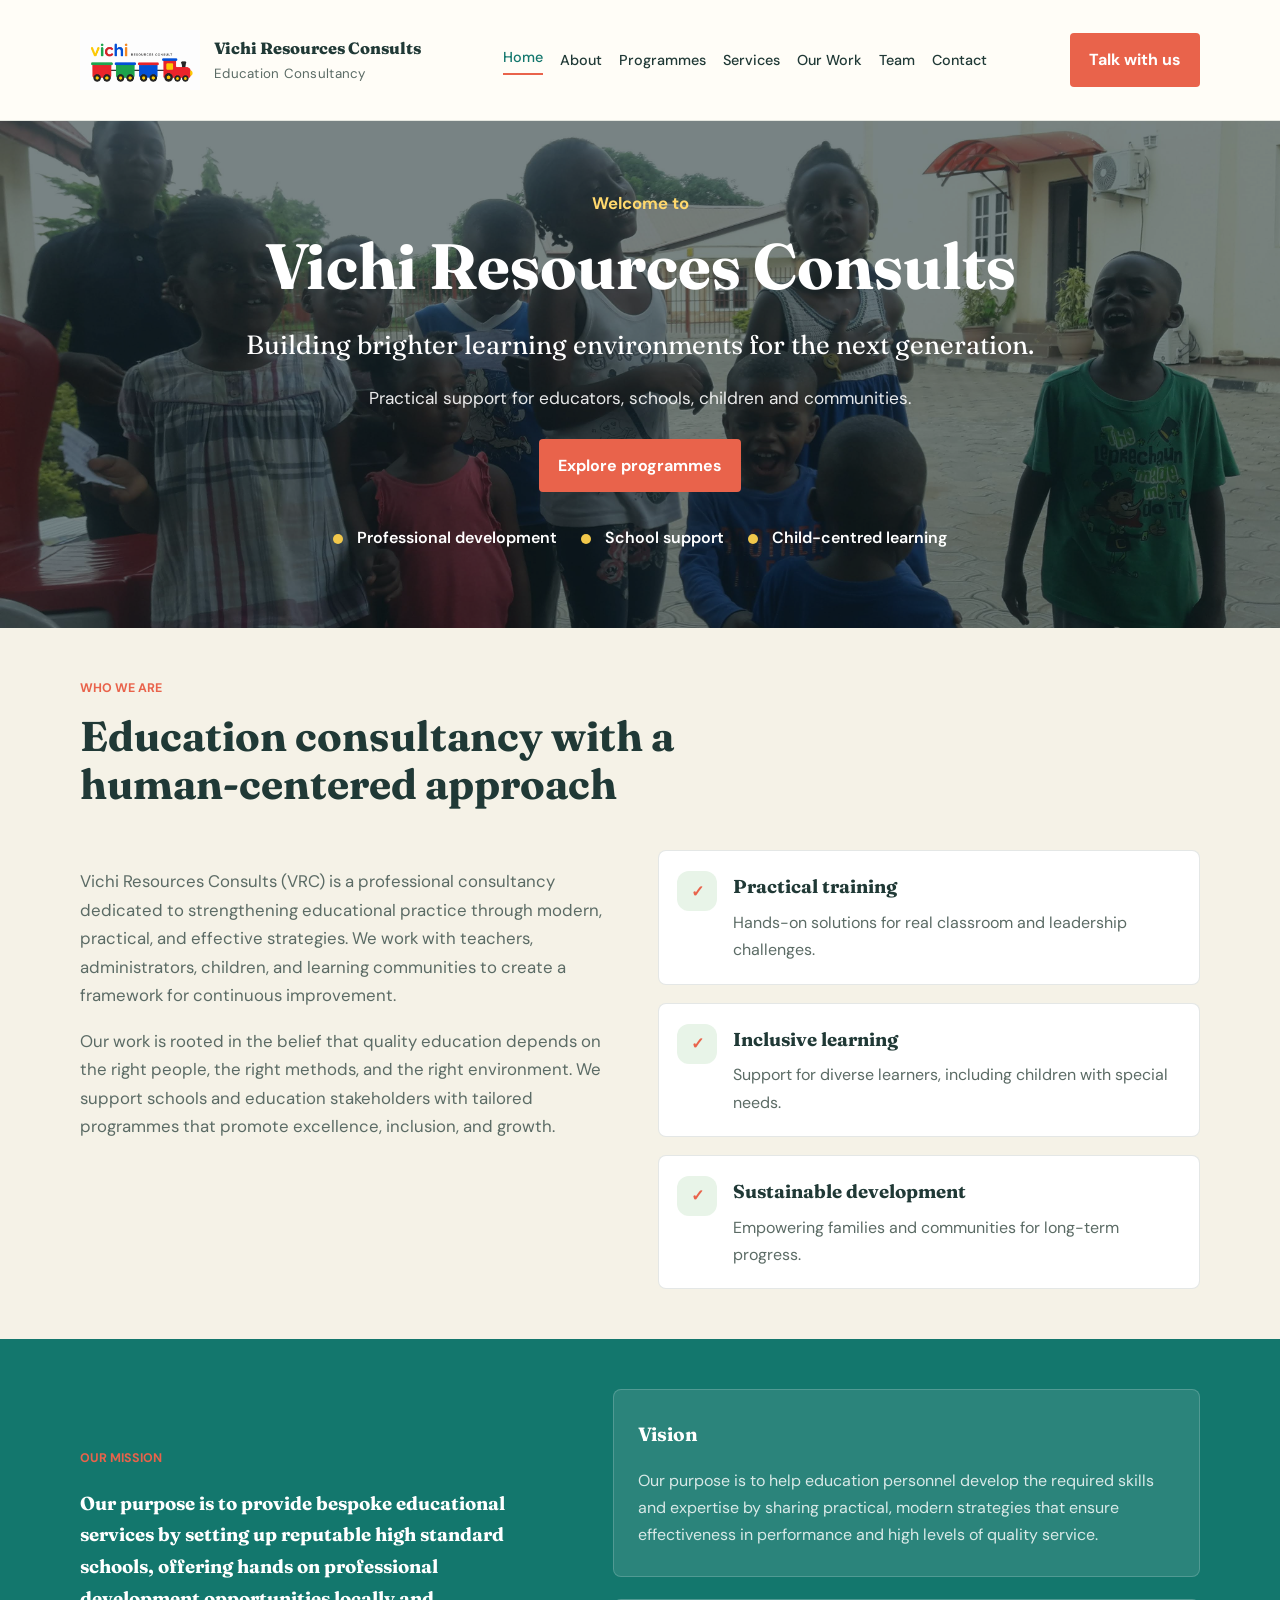
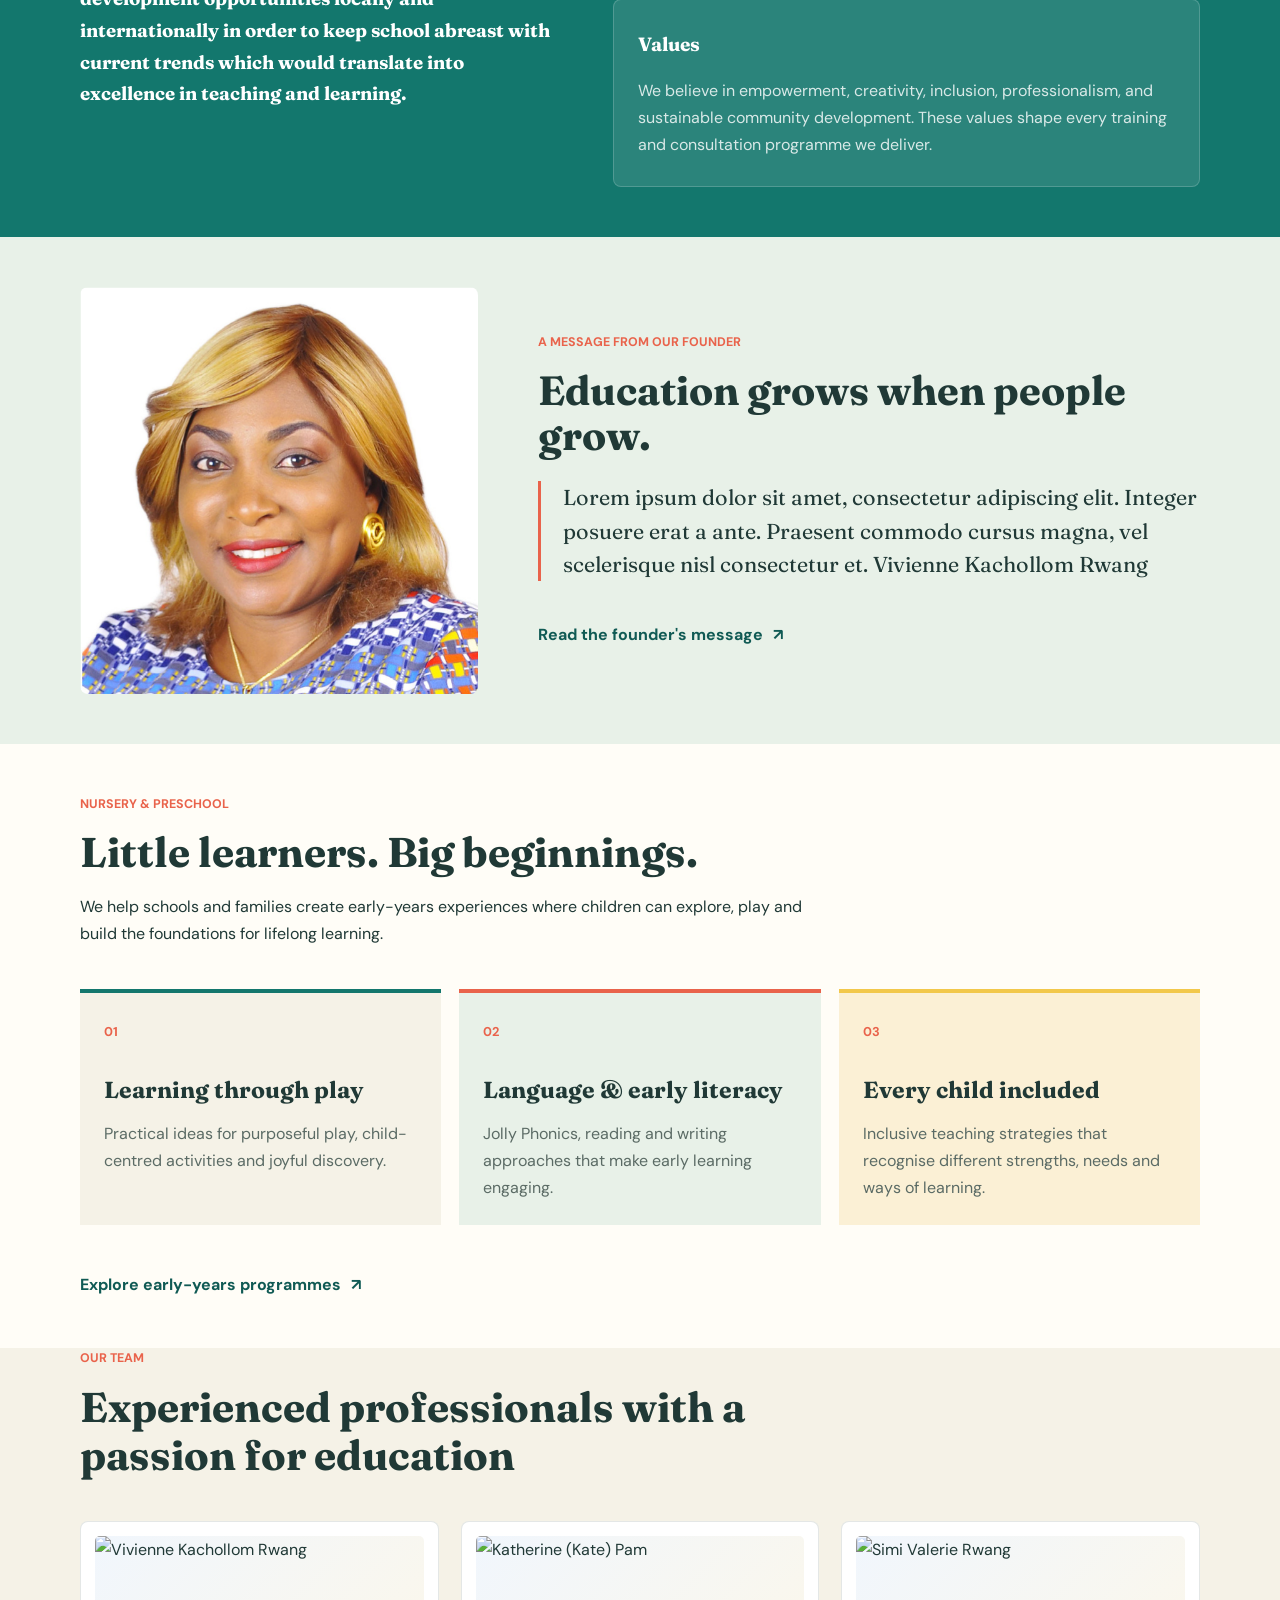
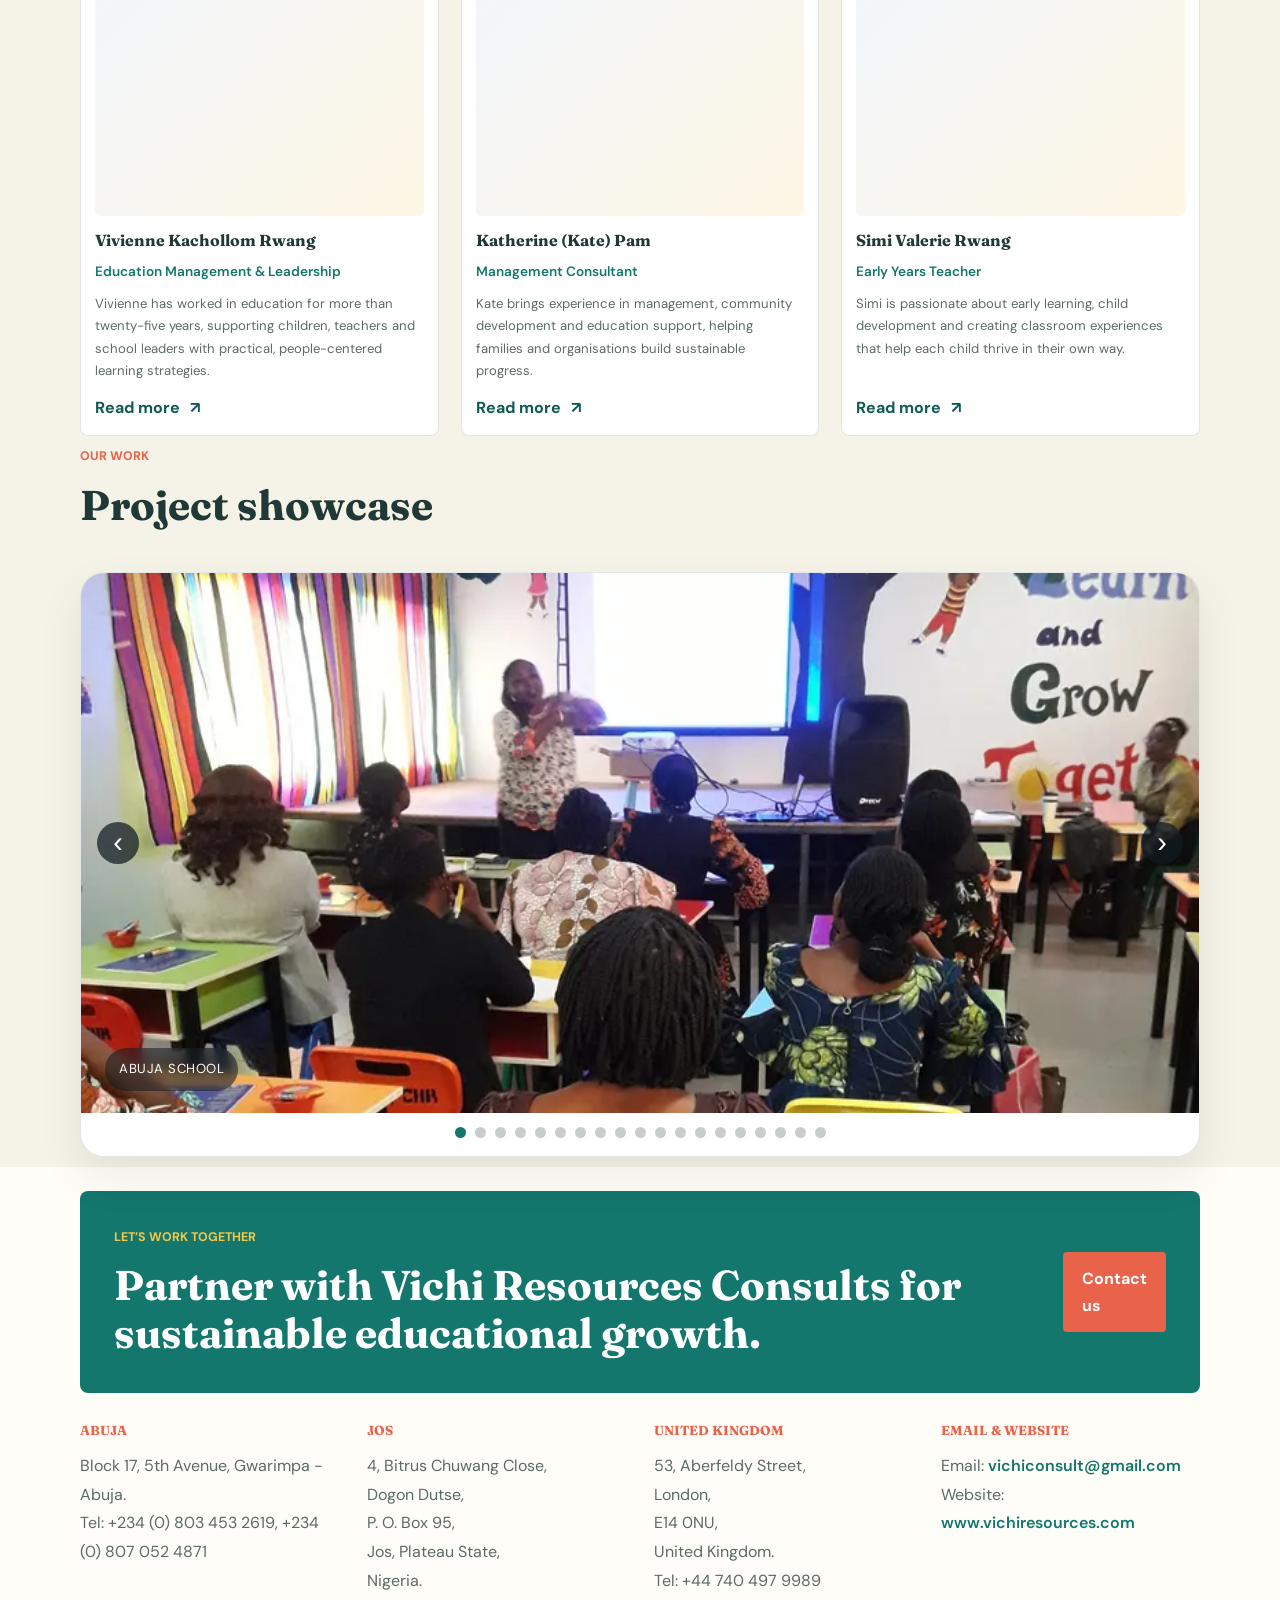
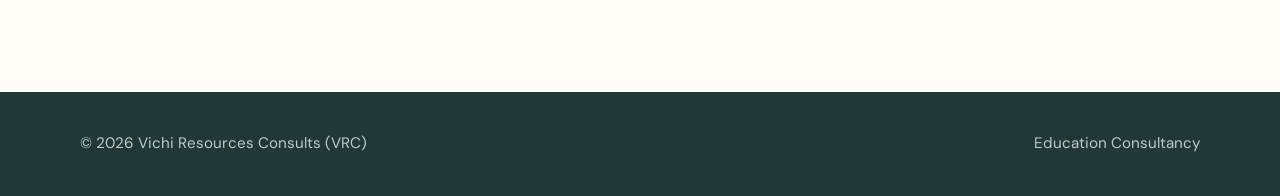
==== commit 3d89f499: "Third Commit" ====
--- a/index.html
+++ b/index.html
@@ -8,8 +8,6 @@
       name="description"
       content="Vichi Resources Consults (VRC) helps education personnel develop practical skills, modern strategies, and quality service standards for effective learning outcomes."
     />
-    <link rel="preconnect" href="https://fonts.googleapis.com" />
-    <link rel="preconnect" href="https://fonts.gstatic.com" crossorigin />
     <link rel="preconnect" href="https://fonts.googleapis.com" />
     <link rel="preconnect" href="https://fonts.gstatic.com" crossorigin />
     <link href="https://fonts.googleapis.com/css2?family=DM+Sans:wght@400;500;600;700&family=Fraunces:opsz,wght@9..144,500;9..144,600;9..144,700&display=swap" rel="stylesheet" />
@@ -149,7 +147,7 @@
 
       <section class="founder-section section">
         <div class="container founder-grid">
-          <img src="Team photos/Vivienne Kachollom Rwang.png" alt="Vivienne Kachollom Rwang, founder of Vichi Resources Consults" />
+          <img src="Team photos/Vivienne Kachollom Rwang.png" alt="Vivienne Kachollom Rwang, founder of Vichi Resources Consults" loading="lazy" decoding="async" />
           <div class="founder-copy">
             <p class="eyebrow">A message from our founder</p>
             <h2>Education grows when people grow.</h2>
@@ -188,7 +186,7 @@
 
           <div class="team-grid">
             <article class="team-card">
-              <img class="team-photo" src="team photos/Vivienne Kachollom Rwang.png" alt="Vivienne Kachollom Rwang" />
+              <img class="team-photo" src="team photos/Vivienne Kachollom Rwang.png" alt="Vivienne Kachollom Rwang" loading="lazy" decoding="async" />
               <div class="team-content">
                 <h3>Vivienne Kachollom Rwang</h3>
                 <p class="role">Education Management &amp; Leadership</p>
@@ -202,7 +200,7 @@
             </article>
 
             <article class="team-card">
-              <img class="team-photo" src="team photos/Katherine (Kate) Pam.png" alt="Katherine (Kate) Pam" />
+              <img class="team-photo" src="team photos/Katherine (Kate) Pam.png" alt="Katherine (Kate) Pam" loading="lazy" decoding="async" />
               <div class="team-content">
                 <h3>Katherine (Kate) Pam</h3>
                 <p class="role">Management Consultant</p>
@@ -216,7 +214,7 @@
             </article>
 
             <article class="team-card">
-              <img class="team-photo" src="team photos/Simi Valerie Rwang.png" alt="Simi Valerie Rwang" />
+              <img class="team-photo" src="team photos/Simi Valerie Rwang.jpg" alt="Simi Valerie Rwang" loading="lazy" decoding="async" />
               <div class="team-content">
                 <h3>Simi Valerie Rwang</h3>
                 <p class="role">Early Years Teacher</p>
--- a/styles.css
+++ b/styles.css
@@ -51,7 +51,7 @@
 }
 
 .section {
-  padding: 96px 0;
+  padding: 50px 0;
 }
 
 .eyebrow {
@@ -116,13 +116,13 @@
 }
 
 .brand-logo {
-  width: 122px;
-  height: 122px;
+  width: 120px;
+  height: 120px;
   object-fit: contain;
-  border-radius: 16px;
-  background: rgba(255, 255, 255, 0.8);
-  border: 1px solid rgba(23, 43, 77, 0.08);
-  box-shadow: var(--shadow);
+  /* border-radius: 16px; */
+  /* background: rgba(255, 255, 255, 0.8); */
+  /* border: 1px solid rgba(23, 43, 77, 0.08); */
+  /* box-shadow: var(--shadow); */
 }
 
 .brand-name {
@@ -471,6 +471,7 @@
 
 .team-section {
   background: rgba(255,255,255,0.5);
+  padding: initial;
 }
 
 .team-grid {
@@ -504,6 +505,11 @@
   display: block;
   margin-bottom: 14px;
   background: linear-gradient(135deg, rgba(74, 144, 226, 0.08), rgba(251, 192, 45, 0.12));
+}
+
+.team-section .team-photo {
+  height: 280px;
+  object-fit: contain;
 }
 
 .team-card h3 {
@@ -1232,6 +1238,7 @@
 
 .page-hero-grid {
   display: grid;
+  padding:28px 0px;
   grid-template-columns: 1fr 0.85fr;
   align-items: center;
   gap: 56px;
@@ -1463,8 +1470,30 @@
   justify-content: center;
 }
 
+@media (max-width: 600px) {
+  .team-page-grid {
+    gap: 18px;
+  }
+
+  .team-profile-card {
+    grid-template-columns: 1fr;
+    gap: 16px;
+    padding: 14px;
+  }
+
+  .team-profile-card .team-photo {
+    min-height: 220px;
+  }
+
+  .team-page-grid .team-content h2,
+  .team-page-grid .role {
+    text-align: center;
+  }
+}
+
 .contact-page-section {
   background: #f5f2e7;
+  padding: 12px;
 }
 
 .contact-page-grid {
@@ -1517,7 +1546,7 @@
   min-height: 300px;
   padding: 52px 0;
   place-items: center;
-  background: linear-gradient(120deg, rgba(19, 119, 109, 0.92), rgba(16, 90, 84, 0.78)), url("Carousels/Teacher Training Fatima School Utako Abuja-October 2019/20191026_102055.jpg") center 45% / cover;
+  background: linear-gradient(120deg, rgba(19, 119, 109, 0.92), rgba(16, 90, 84, 0.78)), url("carousel-optimized/Teacher Training Fatima School Utako Abuja-October 2019/20191026_102055.webp") center 45% / cover;
   color: #fff;
   text-align: center;
 }
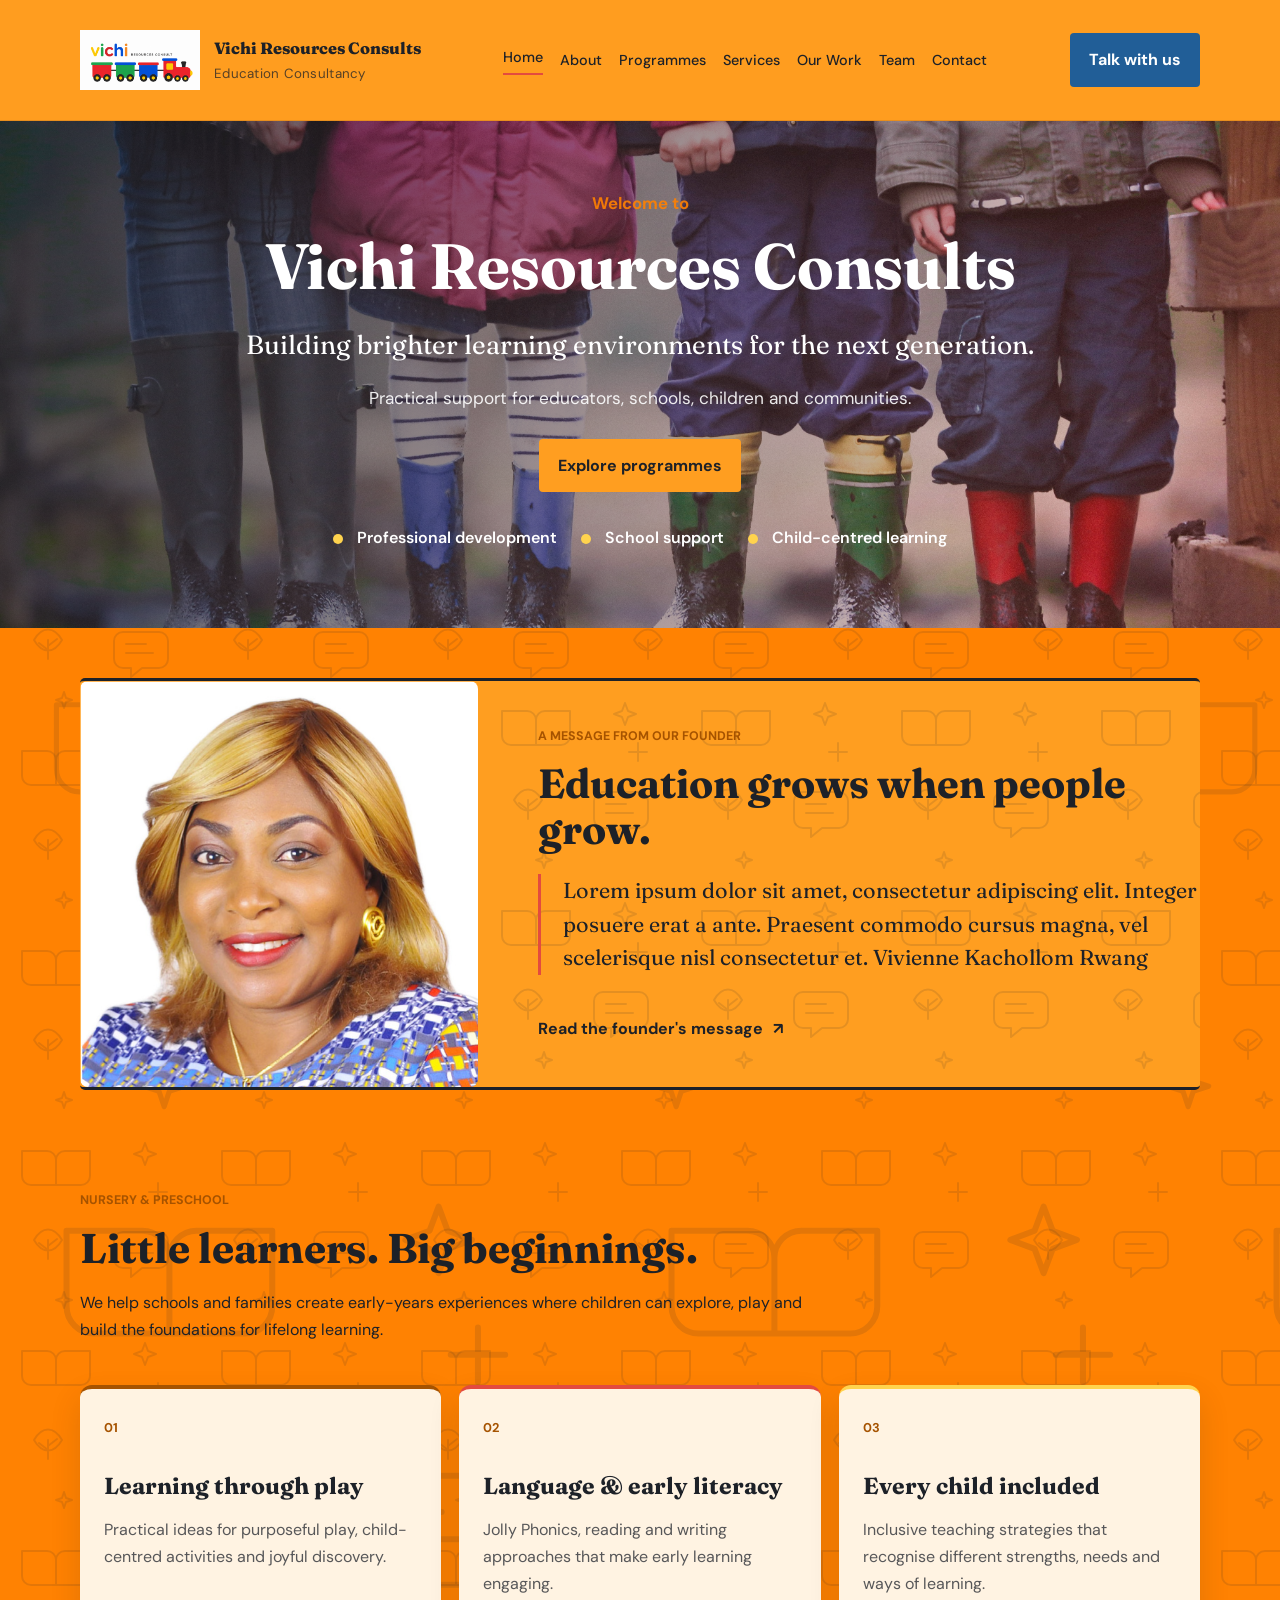
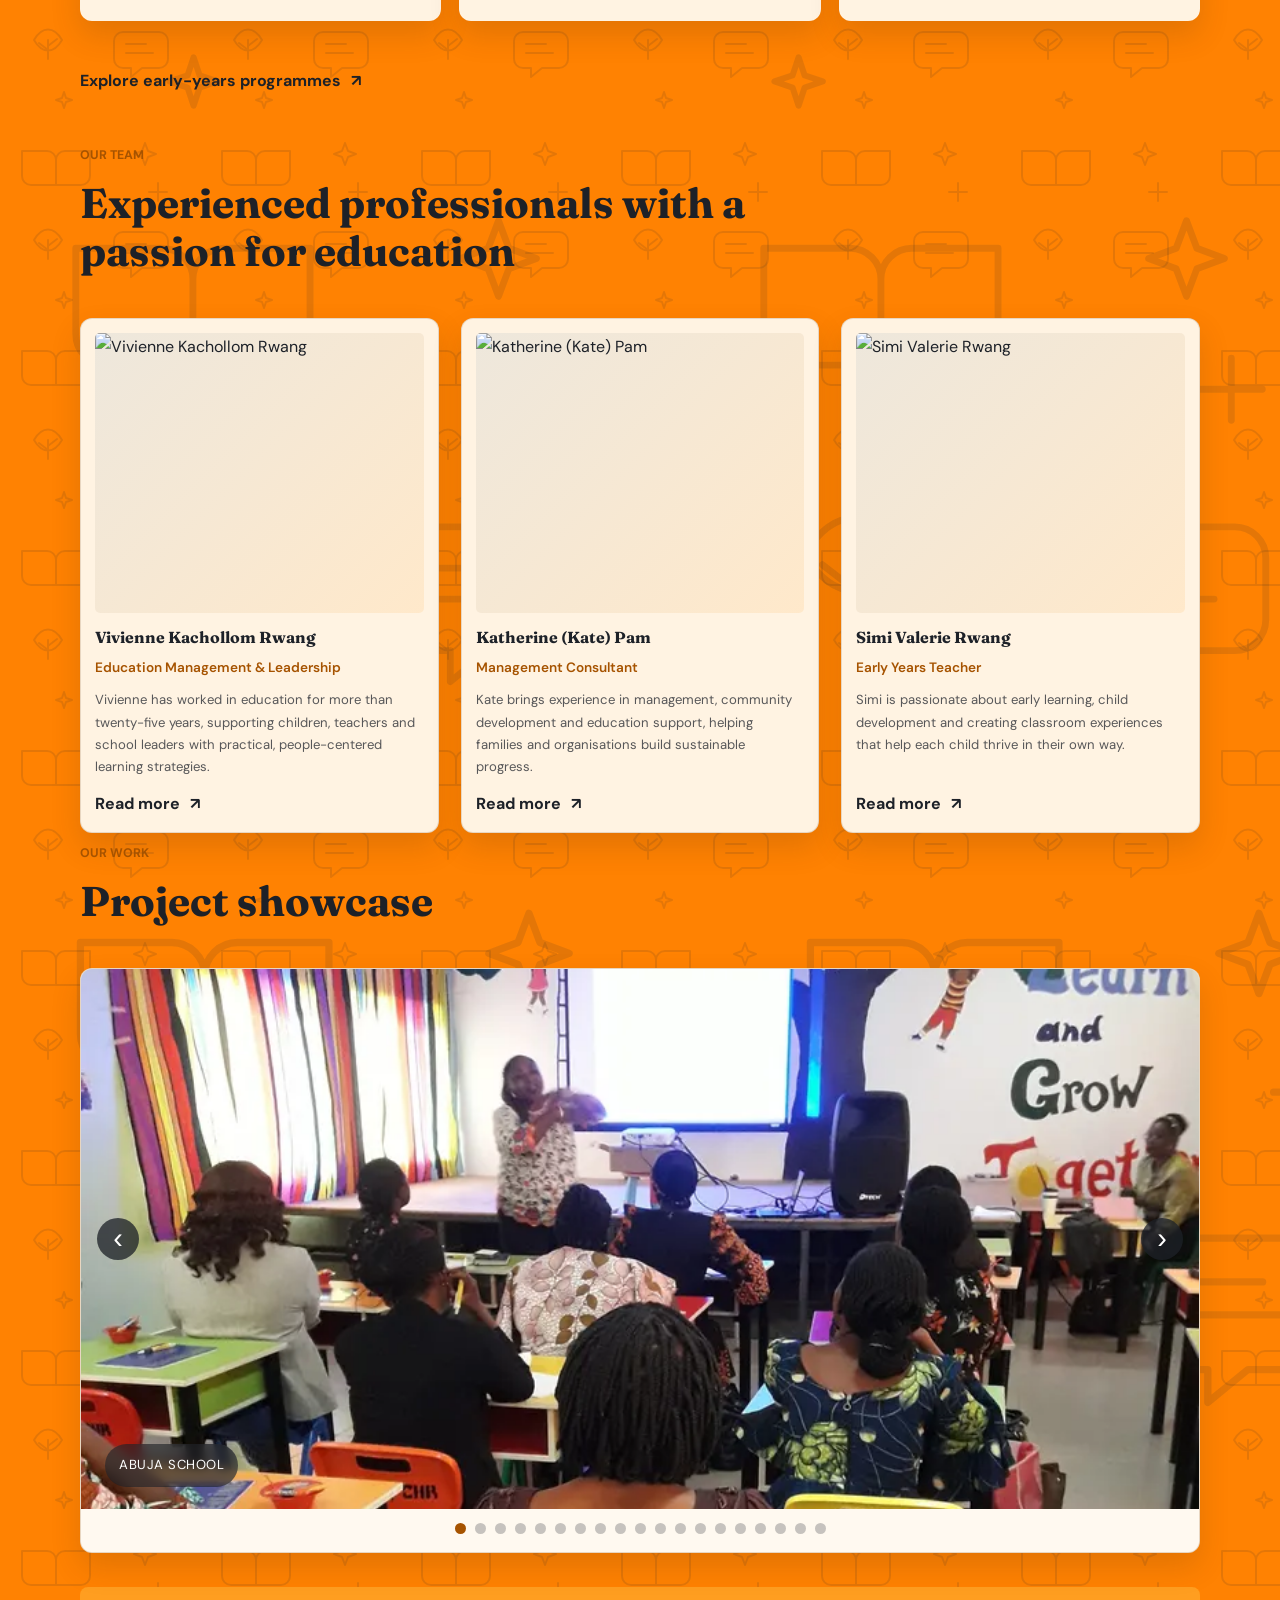
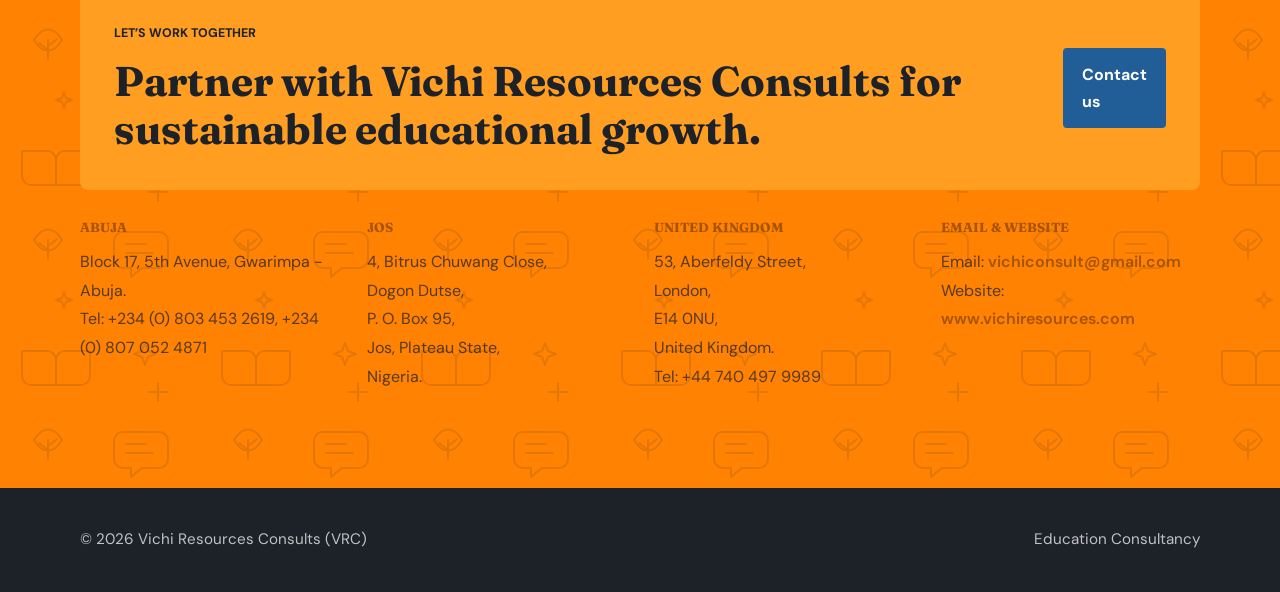
==== commit d3b0a330: "Main Theme Change" ====
--- a/index.html
+++ b/index.html
@@ -40,7 +40,7 @@
         </nav>
 
         <button class="menu-toggle" type="button" aria-label="Open navigation" aria-controls="site-navigation" aria-expanded="false"><span></span><span></span></button>
-        <a class="button button-primary header-cta" href="contact.html#contact">Talk with us</a>
+        <a class="button button-primary header-cta" id="contact-btn" href="contact.html#contact">Talk with us</a>
       </div>
     </header>
 
@@ -67,7 +67,7 @@
         </div>
       </section>
 
-      <section class="section intro" id="about">
+      <!-- <section class="section intro" id="about">
         <div class="container">
           <div class="section-heading">
             <p class="eyebrow">Who we are</p>
@@ -116,9 +116,9 @@
             </div>
           </div>
         </div>
-      </section>
-
-      <section class="section accent" id="mission">
+      </section> -->
+
+      <!-- <section class="section accent" id="mission">
         <div class="container mission-grid">
           <div>
             <p class="eyebrow head-area">Our mission</p>
@@ -143,7 +143,7 @@
             </div>
           </div>
         </div>
-      </section>
+      </section> -->
 
       <section class="founder-section section">
         <div class="container founder-grid">
@@ -242,12 +242,12 @@
       </section>
 
       <section class="section cta-section" id="contact">
-        <div class="container cta-box">
+        <div class="container cta-box" id="contact-cta">
           <div>
             <p class="eyebrow">Let’s work together</p>
             <h2>Partner with Vichi Resources Consults for sustainable educational growth.</h2>
           </div>
-          <a class="button button-primary" href="contact.html#contact">Contact us</a>
+          <a class="button button-primary contact-cta" href="contact.html#contact">Contact us</a>
         </div>
 
         <div class="container contact-details">
--- a/styles.css
+++ b/styles.css
@@ -1,17 +1,18 @@
 :root {
-  --bg: #fbf8ed;
-  --surface: #ffffff;
-  --surface-alt: #e6f2eb;
-  --primary: #13776d;
-  --primary-dark: #105a54;
-  --secondary: #e9634b;
-  --accent: #f2c84b;
-  --orange: #e9634b;
-  --pink: #efb2a1;
-  --text: #203936;
-  --muted: #5b6b65;
-  --border: rgba(32, 57, 54, 0.12);
-  --shadow: 0 18px 40px rgba(32, 57, 54, 0.08);
+  --bg: rgb(255 129 0 / 90%);
+  --surface: #fff3e2;
+  --surface-alt: #ffedd4;
+  --primary: #a65300;
+  --primary-dark: #1d2128;
+  --secondary: #e34b3f;
+  --accent: #ffd34e;
+  --blue: #215e97;
+  --orange: #ff9e20;
+  --text: #1d2128;
+  --muted: rgba(29, 33, 40, 0.74);
+  --border: rgba(112, 66, 20, 0.16);
+  --shadow: 0 14px 30px rgba(74, 43, 16, 0.16);
+  --doodle-pattern: url("data:image/svg+xml,%3Csvg xmlns='http://www.w3.org/2000/svg' viewBox='0 0 200 200' fill='none' stroke='%231D2128' stroke-width='2' stroke-linecap='round' stroke-linejoin='round' opacity='.12'%3E%3Cpath d='M22 30h25a9 9 0 0 1 9 9v25H31a9 9 0 0 1-9-9zM56 39a9 9 0 0 1 9-9h25v25a9 9 0 0 1-9 9H56zM56 39v25'/%3E%3Cpath d='m145 22 3 8 8 3-8 3-3 8-3-8-8-3 8-3zM34 119c8-14 20-14 28 0-8 14-20 14-28 0zM48 119v19m0-9-9-7m9 3 9-7'/%3E%3Cpath d='M123 111h36a9 9 0 0 1 9 9v18a9 9 0 0 1-9 9h-17l-11 9v-9h-8a9 9 0 0 1-9-9v-18a9 9 0 0 1 9-9zM126 123h20m-20 9h27'/%3E%3Cpath d='m64 171 2 6 6 2-6 2-2 6-2-6-6-2 6-2zM158 62v18m-9-9h18'/%3E%3C/svg%3E");
   --radius: 8px;
 }
 
@@ -26,9 +27,16 @@
 body {
   margin: 0;
   font-family: "DM Sans", sans-serif;
-  background: #fffdf7;
+  background: var(--bg);
   color: var(--text);
   line-height: 1.7;
+}
+
+main {
+  background-color: var(--bg);
+  background-image: var(--doodle-pattern);
+  background-repeat: repeat;
+  background-size: 200px 200px;
 }
 
 img {
@@ -68,7 +76,7 @@
   letter-spacing: 0;
   font-size: 0.75rem;
   font-weight: 700;
-  color: rgb(245, 246, 247);
+  color: var(--primary-dark);
   margin: 0 0 14px;
 }
 
@@ -97,7 +105,7 @@
   top: 0;
   z-index: 20;
   backdrop-filter: blur(12px);
-  background: rgba(248, 250, 252, 0.75);
+  background: rgba(244, 242, 242, 0.9);
   border-bottom: 1px solid var(--border);
 }
 
@@ -169,18 +177,19 @@
 }
 
 .button-primary {
-  background: linear-gradient(135deg, var(--orange), #ff8f1f);
-  color: white;
-  box-shadow: 0 18px 30px rgba(245, 124, 0, 0.2);
+  background: var(--blue);
+  color: var(--primary-dark);
+  box-shadow: 0 18px 30px rgba(29, 33, 40, 0.12);
 }
 
 .button-secondary {
-  background-color: pink;
-  color: var(--primary);
+  background-color: var(--primary);
+  color: #fff;
 }
 
 #contact-btn {
-  background:#e9634b;
+  background: var(--blue);
+  color: #fff;
 }
 
 .hero {
@@ -247,7 +256,7 @@
 
 .card-panel {
   width: min(100%, 460px);
-  background: linear-gradient(135deg, var(--primary), #6ba9ea);
+  background: linear-gradient(135deg, var(--primary), var(--primary-dark));
   border: 1px solid rgba(255,255,255,0.2);
   border-radius: 32px;
   padding: 30px 17px;
@@ -260,7 +269,7 @@
   padding: 0.45rem 0.75rem;
   border-radius: 999px;
   background: rgba(255, 255, 255, 0.14);
-  color: #fff6d8;
+  color: var(--accent);
   font-size: 0.72rem;
   font-weight: 700;
   margin-bottom: 18px;
@@ -282,7 +291,7 @@
 
 .mini-stats div {
   background: rgba(255, 255, 255, 0.08);
-  border: 1px solid rgba(29, 78, 216, 0.08);
+  border: 1px solid rgba(255, 255, 255, 0.12);
   border-radius: 18px;
   padding: 16px 12px;
 }
@@ -333,7 +342,7 @@
   border: 1px solid var(--border);
   border-radius: 18px;
   padding: 20px 18px;
-  box-shadow: 0 10px 25px rgba(15, 23, 42, 0.03);
+  box-shadow: 0 10px 25px rgba(29, 33, 40, 0.03);
 }
 
 .icon {
@@ -342,8 +351,8 @@
   border-radius: 12px;
   display: grid;
   place-items: center;
-  background: rgba(67, 160, 71, 0.12);
-  color: var(--secondary);
+  background: rgba(255, 158, 32, 0.16);
+  color: var(--primary);
   font-weight: 800;
   flex-shrink: 0;
 }
@@ -358,8 +367,8 @@
 }
 
 .accent {
-  background: linear-gradient(135deg, var(--secondary), #5bb862);
-  color: white;
+  background: var(--primary);
+  color: var(--primary-dark);
 }
 
 .mission-grid {
@@ -420,14 +429,14 @@
   background: var(--surface);
   border: 1px solid var(--border);
   border-radius: var(--radius);
-  box-shadow: 0 20px 35px rgba(15, 23, 42, 0.04);
+  box-shadow: 0 20px 35px rgba(29, 33, 40, 0.04);
   padding: 28px 22px;
   transition: transform 0.2s ease, box-shadow 0.2s ease;
 }
 
 .service-card:hover {
   transform: translateY(-4px);
-  box-shadow: 0 26px 40px rgba(15, 23, 42, 0.08);
+  box-shadow: 0 26px 40px rgba(29, 33, 40, 0.08);
 }
 
 .service-card h3 {
@@ -446,14 +455,14 @@
   background: rgba(255,255,255,0.9);
   border: 1px solid var(--border);
   border-radius: var(--radius);
-  box-shadow: 0 20px 35px rgba(15, 23, 42, 0.04);
+  box-shadow: 0 20px 35px rgba(29, 33, 40, 0.04);
   padding: 26px 22px;
 }
 
 .tag {
   display: inline-flex;
   margin-bottom: 18px;
-  background: rgba(74, 144, 226, 0.08);
+  background: rgba(33, 94, 151, 0.08);
   color: var(--primary);
   font-weight: 700;
   border-radius: 999px;
@@ -485,7 +494,7 @@
   border-radius: 22px;
   padding: 18px 16px 16px;
   border: 1px solid var(--border);
-  box-shadow: 0 20px 35px rgba(15, 23, 42, 0.04);
+  box-shadow: 0 20px 35px rgba(29, 33, 40, 0.04);
   display: flex;
   flex-direction: column;
   min-height: 100%;
@@ -504,7 +513,7 @@
   border-radius: 16px;
   display: block;
   margin-bottom: 14px;
-  background: linear-gradient(135deg, rgba(74, 144, 226, 0.08), rgba(251, 192, 45, 0.12));
+  background: linear-gradient(135deg, rgba(33, 94, 151, 0.08), rgba(255, 158, 32, 0.12));
 }
 
 .team-section .team-photo {
@@ -552,7 +561,7 @@
 }
 
 .team-bio::-webkit-scrollbar-thumb {
-  background: rgba(74, 144, 226, 0.35);
+  background: rgba(33, 94, 151, 0.35);
   border-radius: 999px;
 }
 
@@ -572,7 +581,7 @@
   border: 1px solid var(--border);
   border-radius: 22px;
   padding: 18px 16px 16px;
-  box-shadow: 0 20px 35px rgba(15, 23, 42, 0.04);
+  box-shadow: 0 20px 35px rgba(29, 33, 40, 0.04);
 }
 
 .profile-carousel-card h3 {
@@ -620,7 +629,7 @@
   height: 34px;
   border: none;
   border-radius: 50%;
-  background: rgba(23, 43, 77, 0.7);
+  background: rgba(29, 33, 40, 0.7);
   color: white;
   font-size: 1.6rem;
   line-height: 1;
@@ -648,7 +657,7 @@
   height: 10px;
   border-radius: 50%;
   border: none;
-  background: rgba(74, 144, 226, 0.28);
+  background: rgba(33, 94, 151, 0.28);
   cursor: pointer;
   padding: 0;
 }
@@ -663,7 +672,7 @@
   border: 1px solid var(--border);
   border-radius: 24px;
   overflow: hidden;
-  box-shadow: 0 20px 45px rgba(15, 23, 42, 0.08);
+  box-shadow: 0 20px 45px rgba(29, 33, 40, 0.08);
 }
 
 .home-showcase-viewport {
@@ -700,7 +709,7 @@
   position: absolute;
   left: 24px;
   bottom: 22px;
-  background: rgba(16, 24, 32, 0.52);
+  background: rgba(29, 33, 40, 0.62);
   color: white;
   padding: 10px 14px;
   border-radius: 999px;
@@ -718,7 +727,7 @@
   height: 42px;
   border: none;
   border-radius: 50%;
-  background: rgba(17, 27, 35, 0.72);
+  background: rgba(29, 33, 40, 0.76);
   color: white;
   font-size: 1.8rem;
   line-height: 1;
@@ -747,7 +756,7 @@
   height: 11px;
   border-radius: 50%;
   border: none;
-  background: rgba(32, 57, 54, 0.25);
+  background: rgba(29, 33, 40, 0.25);
   cursor: pointer;
   padding: 0;
 }
@@ -762,15 +771,19 @@
 }
 
 .cta-box {
-  background: linear-gradient(135deg, var(--orange), #ff9533);
-  color: white;
+  background: var(--blue);
+  color: #fff;
   border-radius: 28px;
   padding: 36px 34px;
   display: flex;
   justify-content: space-between;
   align-items: center;
   gap: 20px;
-  box-shadow: 0 25px 55px rgba(245, 124, 0, 0.18);
+  /* box-shadow: 0 25px 55px rgba(29, 33, 40, 0.14); */
+}
+
+#contact-cta {
+  background: #ff9e20;
 }
 
 .cta-box .eyebrow {
@@ -805,7 +818,7 @@
 .modal-overlay {
   position: fixed;
   inset: 0;
-  background: rgba(15, 23, 42, 0.55);
+  background: rgba(29, 33, 40, 0.55);
   display: flex;
   align-items: center;
   justify-content: center;
@@ -825,7 +838,7 @@
   background: #ffffff;
   border-radius: 20px;
   padding: 24px 20px 18px;
-  box-shadow: 0 24px 50px rgba(15, 23, 42, 0.18);
+  box-shadow: 0 24px 50px rgba(29, 33, 40, 0.18);
 }
 
 .modal-dialog h3 {
@@ -841,7 +854,7 @@
   width: 36px;
   height: 36px;
   border: none;
-  background: rgba(74, 144, 226, 0.08);
+  background: rgba(33, 94, 151, 0.08);
   color: var(--primary);
   border-radius: 50%;
   font-size: 1.6rem;
@@ -867,7 +880,7 @@
   border: 1px solid var(--border);
   border-radius: 10px;
   font: inherit;
-  background: #f9fbff;
+  background: var(--bg);
   color: var(--text);
 }
 
@@ -958,7 +971,7 @@
 }
 
 .site-header {
-  background: rgba(255, 253, 247, 0.96);
+  background: rgba(244, 242, 242, 0.96);
   backdrop-filter: blur(12px);
 }
 
@@ -999,8 +1012,9 @@
 }
 
 .button-primary:hover {
-  background: #cf4f3c;
-  box-shadow: 0 8px 20px rgba(233, 99, 75, 0.18);
+  background: var(--primary-dark);
+  color: #fff;
+  box-shadow: 0 8px 20px rgba(29, 33, 40, 0.18);
 }
 
 .button-secondary {
@@ -1016,7 +1030,7 @@
   padding: 68px 0 76px;
   place-items: center;
   overflow: hidden;
-  background: #203936 url("Carousels/Children's Church - Global Fame Ministry Abuja-May 2019/20190518_155337.jpg") center 42% / cover no-repeat;
+  background: var(--primary-dark) url("favicon%20and%20logo/ben-wicks-unsplash.jpg") center 42% / cover no-repeat;
   color: #fff;
 }
 
@@ -1024,7 +1038,7 @@
   position: absolute;
   z-index: -1;
   inset: 0;
-  background: rgba(15, 35, 37, 0.56);
+  background: rgba(29, 33, 40, 0.62);
   content: "";
 }
 
@@ -1046,7 +1060,7 @@
 
 .hero-copy .eyebrow {
   margin-bottom: 14px;
-  color: #ffd86d;
+  color: var(--bg);
   font-size: 1.05rem;
   text-transform: none;
 }
@@ -1078,7 +1092,7 @@
 }
 
 .eyebrow {
-  color: var(--secondary);
+  color: var(--primary);
   letter-spacing: 0;
   font-size: 0.78rem;
 }
@@ -1114,7 +1128,7 @@
 }
 
 .hero-photo-caption span:last-child {
-  color: #f2c84b;
+  color: var(--accent);
   white-space: nowrap;
 }
 
@@ -1122,7 +1136,7 @@
 .team-section,
 .company-profile-section,
 .services-section {
-  background: #f5f2e7;
+  background: var(--bg);
 }
 
 .accent {
@@ -1171,11 +1185,11 @@
 }
 
 .cta-box .eyebrow {
-  color: var(--accent);
+  color: var(--primary-dark);
 }
 
 .contact-block h3 {
-  color: var(--secondary);
+  color: var(--primary);
   letter-spacing: 0;
 }
 
@@ -1233,7 +1247,7 @@
 
 .page-hero {
   padding: 5px 0 0px;
-  background: #f5f2e7;
+  background: var(--bg);
 }
 
 .page-hero-grid {
@@ -1276,7 +1290,7 @@
 }
 
 .founder-section {
-  background: #e8f1e8;
+  background: rgba(33, 94, 151, 0.08);
 }
 
 .founder-grid {
@@ -1284,6 +1298,10 @@
   grid-template-columns: 0.75fr 1.25fr;
   align-items: center;
   gap: 60px;
+  background-color: #ffd34e;
+  border-radius: 5px;
+  border-top: 3px solid #1d2128;
+  border-bottom: 3px solid #1d2128;
 }
 
 .founder-grid > img {
@@ -1327,7 +1345,7 @@
 }
 
 .early-years-section {
-  background: #fffdf7;
+  background: var(--bg);
 }
 
 .early-years-grid {
@@ -1340,24 +1358,24 @@
 .early-years-card {
   min-height: 230px;
   padding: 24px;
-  background: #f5f2e7;
+  background: rgba(33, 94, 151, 0.08);
   border-top: 4px solid var(--primary);
 }
 
 .early-years-card:nth-child(2) {
-  background: #e8f1e8;
+  background: rgba(255, 158, 32, 0.12);
   border-color: var(--secondary);
 }
 
 .early-years-card:nth-child(3) {
-  background: #fbf0d5;
+  background: rgba(33, 94, 151, 0.14);
   border-color: var(--accent);
 }
 
 .early-years-card > span,
 .values-grid article > span,
 .service-number {
-  color: var(--secondary);
+  color: var(--primary);
   font-size: 0.8rem;
   font-weight: 700;
 }
@@ -1395,7 +1413,7 @@
 }
 
 .values-section {
-  background: #f5f2e7;
+  background: var(--bg);
 }
 
 .values-grid {
@@ -1415,7 +1433,7 @@
 
 .about-note {
   padding: 28px;
-  background: #e8f1e8;
+  background: rgba(33, 94, 151, 0.08);
   border-left: 4px solid var(--secondary);
 }
 
@@ -1492,7 +1510,7 @@
 }
 
 .contact-page-section {
-  background: #f5f2e7;
+  background: var(--bg);
   padding: 12px;
 }
 
@@ -1516,7 +1534,7 @@
 
 .contact-form {
   padding: 28px;
-  background: #fffdf7;
+  background: var(--surface);
   border: 1px solid var(--border);
   border-radius: 8px;
 }
@@ -1546,19 +1564,19 @@
   min-height: 300px;
   padding: 52px 0;
   place-items: center;
-  background: linear-gradient(120deg, rgba(19, 119, 109, 0.92), rgba(16, 90, 84, 0.78)), url("carousel-optimized/Teacher Training Fatima School Utako Abuja-October 2019/20191026_102055.webp") center 45% / cover;
+  background: linear-gradient(120deg, rgba(33, 94, 97, 0.92), rgba(29, 33, 40, 0.82)), url("carousel-optimized/Teacher Training Fatima School Utako Abuja-October 2019/20191026_102055.webp") center 45% / cover;
   color: #fff;
   text-align: center;
 }
 
 .programme-banner .eyebrow {
-  color: #f2c84b;
+  color: var(--primary-dark);
 }
 
 .programme-banner h1 {
   max-width: 850px;
   margin: 0 auto;
-  color: #fff;
+  color: var(--primary-dark);
   font-size: 3.2rem;
 }
 
@@ -1569,7 +1587,7 @@
 
 .programme-overview {
   padding: 72px 0 78px;
-  background: #fffdf7;
+  background: var(--bg);
 }
 
 .programme-overview-heading {
@@ -1608,20 +1626,20 @@
   height: 38px;
   place-items: center;
   border-radius: 50%;
-  background: #e8f1e8;
+  background: rgba(33, 94, 151, 0.08);
   color: var(--primary-dark);
   font-size: 0.8rem;
   font-weight: 700;
 }
 
 .programme-pillars article:nth-child(3n + 2) > span {
-  background: #fbf0d5;
-  color: #9a6810;
+  background: rgba(255, 158, 32, 0.16);
+  color: var(--primary-dark);
 }
 
 .programme-pillars article:nth-child(3n) > span {
-  background: #f9e5df;
-  color: #b94f3c;
+  background: rgba(33, 94, 151, 0.12);
+  color: var(--blue);
 }
 
 .programme-pillars h3 {
@@ -1670,7 +1688,7 @@
 }
 
 .programme-track .eyebrow {
-  color: #f2c84b;
+  color: var(--accent);
 }
 
 .programme-track .text-link {
@@ -1678,32 +1696,47 @@
 }
 
 .programme-track-yellow {
-  background: #e9c93e;
-  color: #203936;
+  background: var(--accent);
+  color: var(--primary-dark);
 }
 
 .programme-track-yellow .eyebrow {
-  color: #97513d;
+  color: var(--primary-dark);
 }
 
 .programme-track-yellow p:not(.eyebrow) {
-  color: #39463a;
+  color: var(--primary-dark);
 }
 
 .programme-track-yellow .text-link {
-  color: #203936;
+  color: var(--primary-dark);
 }
 
 .programme-track-coral {
-  background: #df684f;
+  background: var(--primary);
 }
 
 .programme-track-coral .eyebrow {
-  color: #fff4cf;
+  color: var(--primary-dark);
 }
 
 .professional-development {
-  background: #f5f2e7;
+  background: var(--bg);
+}
+
+main > .intro,
+main > .team-section,
+main > .company-profile-section,
+main > .services-section,
+main > .page-hero,
+main > .founder-section,
+main > .early-years-section,
+main > .values-section,
+main > .contact-page-section,
+main > .professional-development,
+main > .programme-overview {
+  /* background-color: rgba(244, 242, 242, 0.84); */
+  background: var(--doodle-pattern);
 }
 
 @media (max-width: 900px) {
@@ -1762,7 +1795,7 @@
     order: 3;
   }
 
-  .header-cta {
+  .header-cta.button-primary {
     margin-left: auto;
   }
 
@@ -1776,7 +1809,7 @@
     align-items: stretch;
     gap: 0;
     padding: 8px 18px 18px;
-    background: #fffdf7;
+    background: var(--bg);
     border: 1px solid var(--border);
     border-top: 0;
   }
@@ -1917,3 +1950,212 @@
     gap: 12px;
   }
 }
+
+/* Warm orange-led theme with supporting brand colors. */
+.site-header {
+  background: rgba(255, 158, 32, 0.97);
+}
+
+.main-nav a[aria-current="page"] {
+  color: var(--primary-dark);
+}
+
+.button-secondary {
+  background: var(--blue);
+  color: #fff;
+}
+
+.header-cta.button-primary {
+  background: var(--blue);
+  color: #fff;
+}
+
+.button-primary {
+  background: var(--orange);
+  color: var(--primary-dark);
+}
+
+.button-primary:hover {
+  background: var(--primary-dark);
+  color: #fff;
+}
+
+#contact-btn:hover,
+.contact-cta.button-primary:hover,
+.header-cta.button-primary:hover {
+  background: #174775;
+  color: #fff;
+}
+
+.contact-cta,
+.header-cta.button-primary {
+  background: var(--blue);
+  color: #fff;
+}
+
+.hero::before {
+  background: linear-gradient(110deg, rgba(29, 33, 40, 0.78), rgba(227, 75, 63, 0.24));
+}
+
+.hero-copy .eyebrow {
+  color: var(--bg);
+}
+
+main > .intro,
+main > .team-section,
+main > .company-profile-section,
+main > .services-section,
+main > .page-hero,
+main > .founder-section,
+main > .early-years-section,
+main > .values-section,
+main > .contact-page-section,
+main > .professional-development,
+main > .programme-overview,
+main > .cta-section {
+  /* background-color: rgba(255, 158, 32, 0.9); */
+}
+
+#about{
+  background-color: black;
+}
+
+.accent {
+  background: var(--primary);
+}
+
+.founder-section,
+.about-note {
+  background: rgba(255, 158, 32, 0.12);
+}
+
+.early-years-card {
+  background: rgba(255, 158, 32, 0.1);
+}
+
+.early-years-card:nth-child(2) {
+  background: rgba(227, 75, 63, 0.08);
+}
+
+.early-years-card:nth-child(3) {
+  background: rgba(33, 94, 151, 0.08);
+}
+
+.programme-banner {
+  background-image: linear-gradient(120deg, rgba(255, 158, 32, 0.96), rgba(255, 211, 78, 0.92)), url("carousel-optimized/Teacher Training Fatima School Utako Abuja-October 2019/20191026_102055.webp");
+  color: var(--primary-dark);
+}
+
+.programme-banner h1 {
+  color: var(--primary-dark);
+}
+
+.programme-track-yellow {
+  background: var(--accent);
+}
+
+.programme-track-coral {
+  background: var(--secondary);
+  color: var(--primary-dark);
+}
+
+.programme-track-coral p:not(.eyebrow),
+.programme-track-coral .text-link {
+  color: var(--primary-dark);
+}
+
+.cta-box {
+  background-color: var(--orange);
+  color: var(--primary-dark);
+}
+
+.cta-box .eyebrow,
+.programme-banner .eyebrow {
+  color: var(--primary-dark);
+}
+
+.site-footer {
+  background: var(--primary-dark);
+}
+
+.focus-item,
+.service-card,
+.programme-card,
+.team-card,
+.team-profile-card,
+.profile-carousel-card,
+.home-showcase-carousel,
+.contact-form,
+.modal-dialog {
+  background-color: var(--surface);
+  border-color: var(--border);
+  box-shadow: 0 14px 30px rgba(74, 43, 16, 0.16);
+}
+
+.contact-form .form-group input,
+.contact-form .form-group textarea {
+  background: var(--surface);
+}
+
+.mission-list div {
+  background: var(--surface);
+  border-color: var(--border);
+  box-shadow: 0 14px 30px rgba(74, 43, 16, 0.16);
+  color: var(--text);
+}
+
+.mission-list p {
+  color: var(--muted);
+}
+
+.early-years-card,
+.early-years-card:nth-child(2),
+.early-years-card:nth-child(3),
+.about-note {
+  background: var(--surface);
+  box-shadow: 0 14px 30px rgba(74, 43, 16, 0.16);
+}
+
+.service-card,
+.focus-item,
+.programme-card,
+.team-card,
+.team-profile-card,
+.profile-carousel-card,
+.home-showcase-carousel,
+.contact-form,
+.mission-list div,
+.early-years-card,
+.about-note,
+.modal-dialog {
+  border-radius: 12px;
+  transition: transform 0.2s ease, box-shadow 0.2s ease;
+}
+
+.service-card:hover,
+.focus-item:hover,
+.programme-card:hover,
+.team-card:hover,
+.team-profile-card:hover,
+.profile-carousel-card:hover,
+.early-years-card:hover,
+.about-note:hover {
+  transform: translateY(-3px);
+  box-shadow: 0 18px 36px rgba(74, 43, 16, 0.2);
+}
+
+.founder-grid,
+.programme-track-yellow {
+  background-image: var(--doodle-pattern);
+  background-repeat: repeat;
+  background-size: 200px 200px;
+  background-color: var(--orange);
+  background-repeat: repeat, no-repeat, no-repeat;
+}
+
+
+@media (max-width: 1100px) {
+  .main-nav {
+    background: var(--orange);
+  }
+}
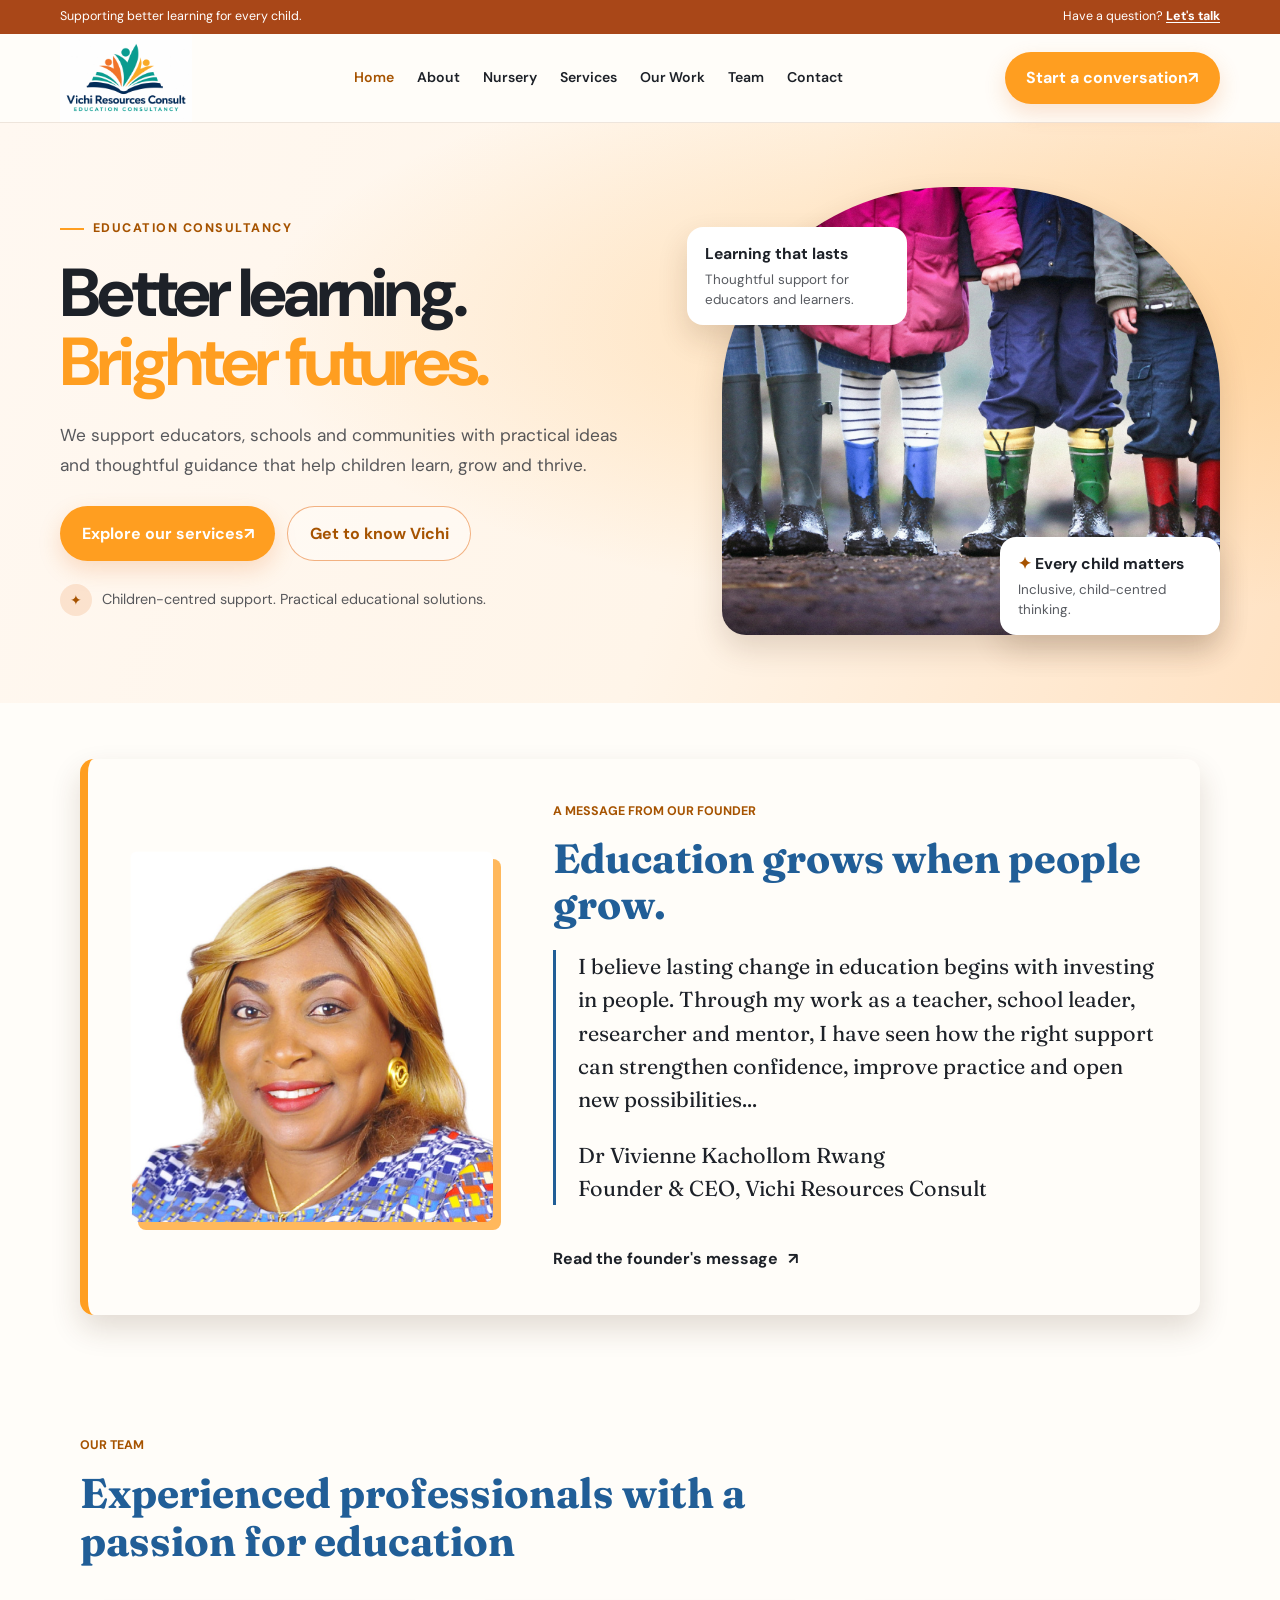
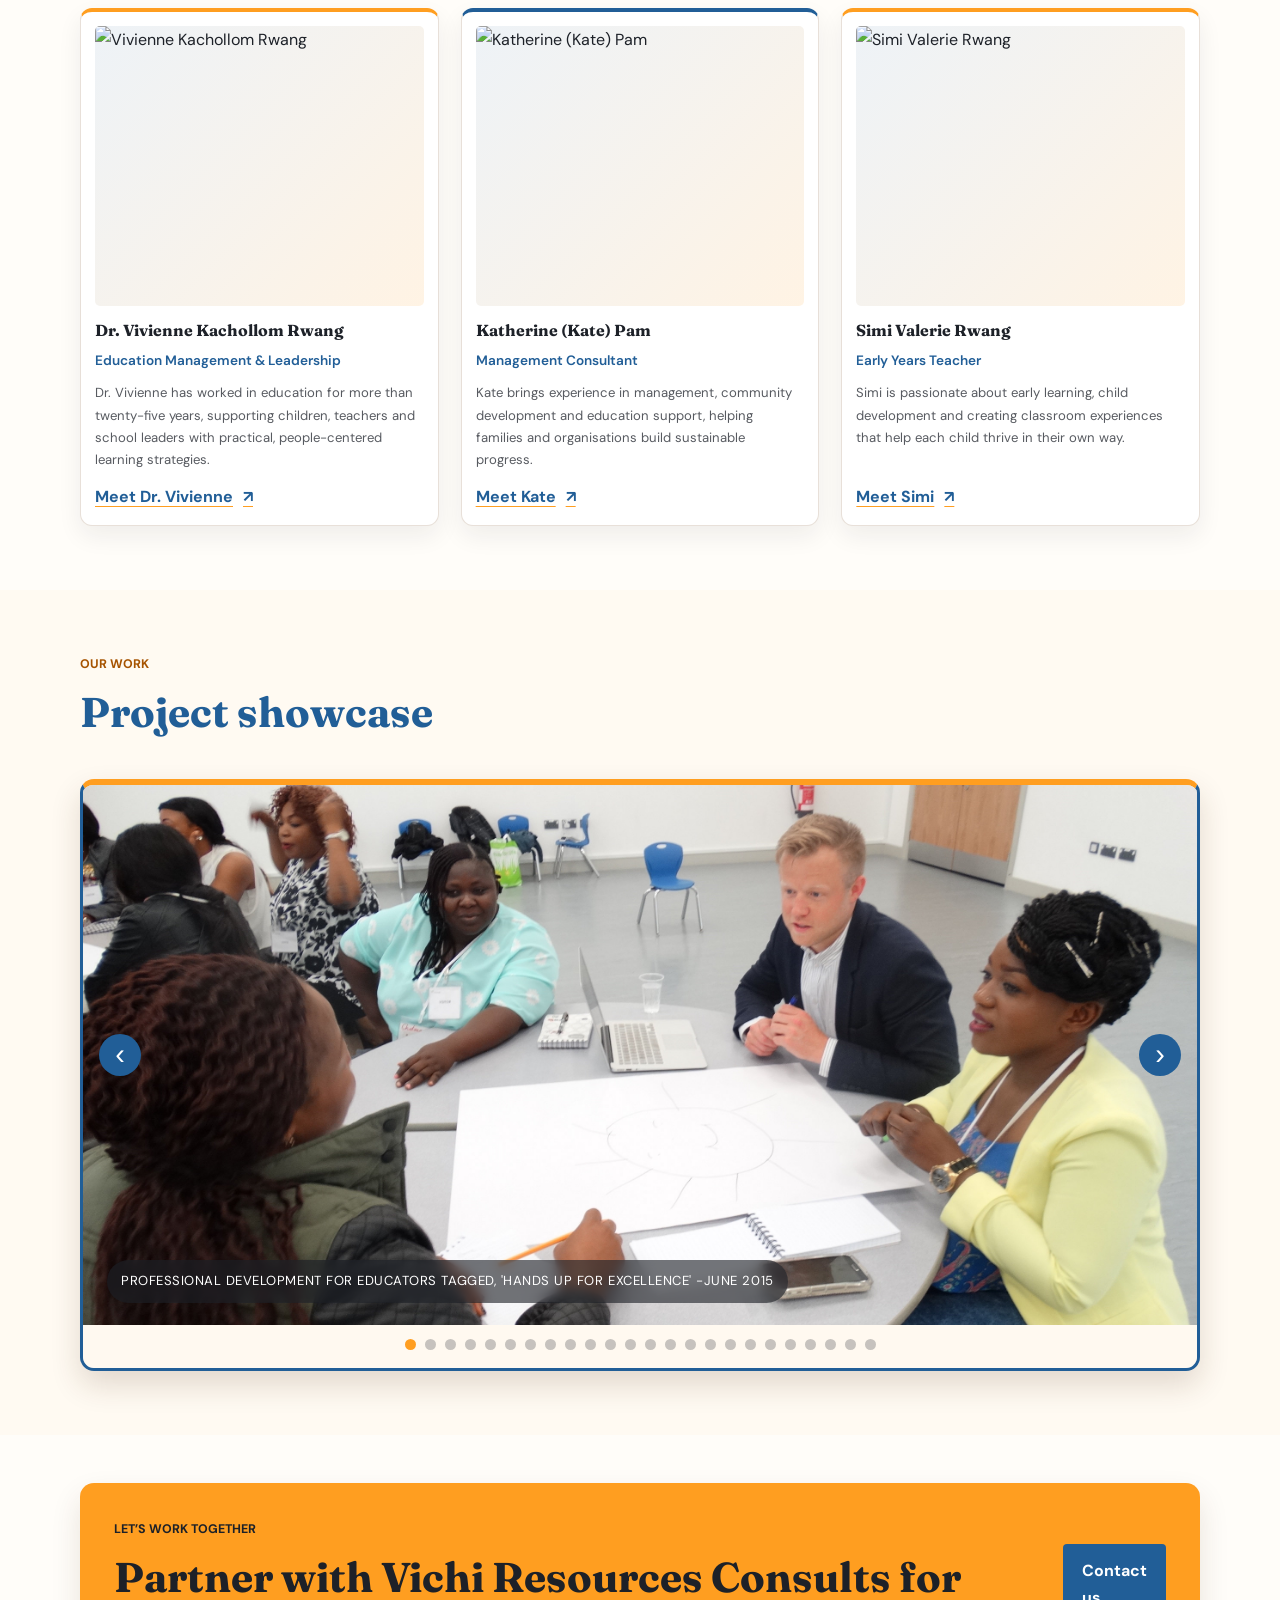
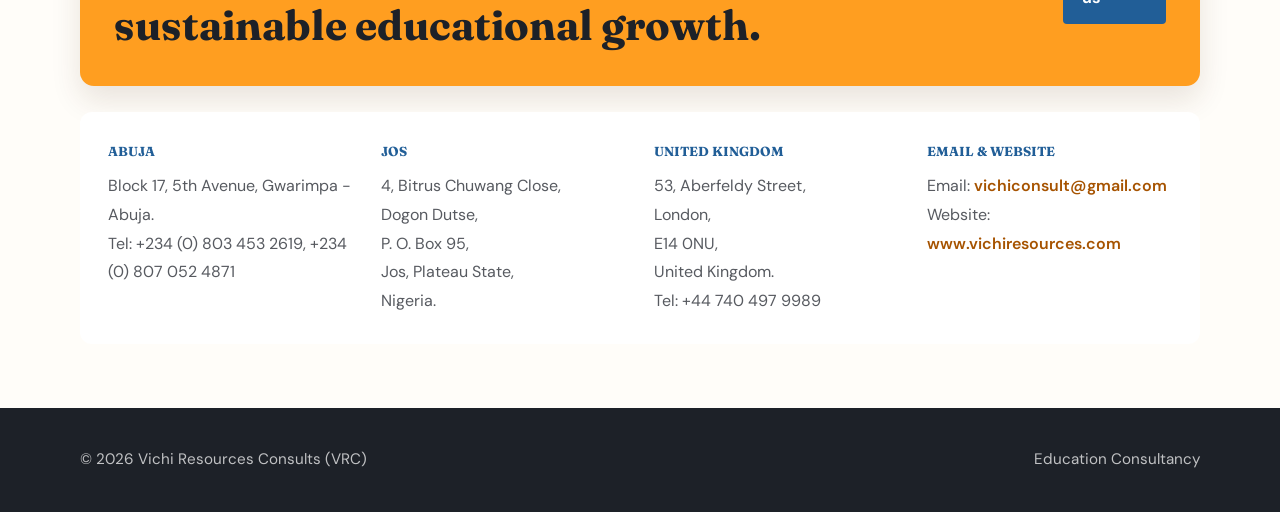
==== commit 8e105c43: "Orange Commit" ====
--- a/index.html
+++ b/index.html
@@ -11,28 +11,26 @@
     <link rel="preconnect" href="https://fonts.googleapis.com" />
     <link rel="preconnect" href="https://fonts.gstatic.com" crossorigin />
     <link href="https://fonts.googleapis.com/css2?family=DM+Sans:wght@400;500;600;700&family=Fraunces:opsz,wght@9..144,500;9..144,600;9..144,700&display=swap" rel="stylesheet" />
-    <link rel="icon" type="image/png" href="favicon%20and%20logo/vichi%20resource%20consultation%20logo.png" />
+    <link rel="icon" type="image/jpeg" href="favicon%20and%20logo/vichi%20resource%20consultation%20logo.jpeg" />
     <link rel="stylesheet" href="styles.css" />
   </head>
-  <body>
+  <body class="home-page">
+    <div class="topbar">
+      <div class="container topbar-inner">
+        <span>Supporting better learning for every child.</span>
+        <span>Have a question? <a href="contact.html#contact">Let's talk</a></span>
+      </div>
+    </div>
     <header class="site-header">
       <div class="container nav">
-        <div class="brand">
-          <img
-            class="brand-logo"
-            src="favicon%20and%20logo/vichi%20resource%20consultation%20logo.png"
-            alt="Vichi Resources Consult logo"
-          />
-          <div>
-            <span class="brand-name">Vichi Resources Consults</span>
-            <small>Education Consultancy</small>
-          </div>
-        </div>
+        <a class="brand" href="index.html" aria-label="Vichi Resources Consult home">
+          <img class="brand-logo" src="favicon%20and%20logo/vichi%20resource%20consultation%20logo.jpeg" alt="Vichi Resources Consult" />
+        </a>
 
         <nav class="main-nav" id="site-navigation" aria-label="Main navigation">
           <a href="index.html" aria-current="page">Home</a>
           <a href="about.html">About</a>
-          <a href="programmes.html">Programmes</a>
+          <a href="programmes.html">Nursery</a>
           <a href="services.html">Services</a>
           <a href="our-work.html">Our Work</a>
           <a href="team.html">Team</a>
@@ -40,110 +38,42 @@
         </nav>
 
         <button class="menu-toggle" type="button" aria-label="Open navigation" aria-controls="site-navigation" aria-expanded="false"><span></span><span></span></button>
-        <a class="button button-primary header-cta" id="contact-btn" href="contact.html#contact">Talk with us</a>
+        <a class="button button-primary header-cta" id="contact-btn" href="contact.html#contact">Start a conversation <span aria-hidden="true">↗</span></a>
       </div>
     </header>
 
-    <main>
+    <main class="home-main">
       <section class="hero">
         <div class="container hero-grid">
           <div class="hero-copy">
-            <p class="eyebrow">Welcome to</p>
-            <h1>Vichi Resources Consults</h1>
-            <p class="hero-tagline">Building brighter learning environments for the next generation.</p>
-            <p class="lead">
-              Practical support for educators, schools, children and communities.
-            </p>
+            <p class="eyebrow">Education consultancy</p>
+            <h1>Better learning.<br /><span>Brighter futures.</span></h1>
+            <p class="lead">We support educators, schools and communities with practical ideas and thoughtful guidance that help children learn, grow and thrive.</p>
             <div class="hero-actions">
-              <a class="button button-primary" href="programmes.html">Explore programmes</a>
+              <a class="button button-primary" href="services.html">Explore our services <span aria-hidden="true">↗</span></a>
+              <a class="button button-outline" href="about.html">Get to know Vichi</a>
             </div>
 
             <ul class="hero-points" aria-label="Key strengths">
-              <li>Professional development</li>
-              <li>School support</li>
-              <li>Child-centred learning</li>
+              <li>Children-centred support. Practical educational solutions.</li>
             </ul>
           </div>
-        </div>
-      </section>
-
-      <!-- <section class="section intro" id="about">
-        <div class="container">
-          <div class="section-heading">
-            <p class="eyebrow">Who we are</p>
-            <h2>Education consultancy with a human-centered approach</h2>
-          </div>
-
-          <div class="about-grid">
-            <div class="about-copy">
-              <p>
-                Vichi Resources Consults (VRC) is a professional consultancy
-                dedicated to strengthening educational practice through modern,
-                practical, and effective strategies. We work with teachers,
-                administrators, children, and learning communities to create a
-                framework for continuous improvement.
-              </p>
-              <p>
-                Our work is rooted in the belief that quality education depends
-                on the right people, the right methods, and the right environment.
-                We support schools and education stakeholders with tailored
-                programmes that promote excellence, inclusion, and growth.
-              </p>
+          <div class="hero-card">
+            <div class="hero-image">
+              <img src="favicon%20and%20logo/ben-wicks-unsplash.jpg" alt="Children standing together outdoors in colourful coats and boots" fetchpriority="high" />
+              <div class="hero-image-note hero-image-note-top">
+                <strong>Learning that lasts</strong>
+                <span>Thoughtful support for educators and learners.</span>
+              </div>
+              <div class="hero-image-note hero-image-note-bottom">
+                <strong><span aria-hidden="true">✦</span> Every child matters</strong>
+                <span>Inclusive, child-centred thinking.</span>
+              </div>
             </div>
-
-            <div class="focus-boxes">
-              <div class="focus-item">
-                <span class="icon">✓</span>
-                <div>
-                  <h3>Practical training</h3>
-                  <p>Hands-on solutions for real classroom and leadership challenges.</p>
-                </div>
-              </div>
-              <div class="focus-item">
-                <span class="icon">✓</span>
-                <div>
-                  <h3>Inclusive learning</h3>
-                  <p>Support for diverse learners, including children with special needs.</p>
-                </div>
-              </div>
-              <div class="focus-item">
-                <span class="icon">✓</span>
-                <div>
-                  <h3>Sustainable development</h3>
-                  <p>Empowering families and communities for long-term progress.</p>
-                </div>
-              </div>
-            </div>
-          </div>
-        </div>
-      </section> -->
-
-      <!-- <section class="section accent" id="mission">
-        <div class="container mission-grid">
-          <div>
-            <p class="eyebrow head-area">Our mission</p>
-            <h3>Our purpose is to provide bespoke educational services by setting up reputable high standard schools, offering hands on professional development opportunities locally and internationally in order to keep school abreast with current trends which would translate into excellence in teaching and learning.</h3>
-          </div>
-          <div class="mission-list">
-            <div>
-              <h3>Vision</h3>
-              <p>
-                Our purpose is to help education personnel develop the required
-                skills and expertise by sharing practical, modern strategies that
-                ensure effectiveness in performance and high levels of quality service.
-              </p>
-            </div>
-            <div>
-              <h3>Values</h3>
-              <p>
-                We believe in empowerment, creativity, inclusion, professionalism,
-                and sustainable community development. These values shape every
-                training and consultation programme we deliver.
-              </p>
-            </div>
-          </div>
-        </div>
-      </section> -->
+          </div>
+        </div>
+      </section>
+
 
       <section class="founder-section section">
         <div class="container founder-grid">
@@ -151,31 +81,14 @@
           <div class="founder-copy">
             <p class="eyebrow">A message from our founder</p>
             <h2>Education grows when people grow.</h2>
-            <blockquote>Lorem ipsum dolor sit amet, consectetur adipiscing elit. Integer posuere erat a ante. Praesent commodo cursus magna, vel scelerisque nisl consectetur et. Vivienne Kachollom Rwang</blockquote>
+            <blockquote>
+              <p>I believe lasting change in education begins with investing in people. Through my work as a teacher, school leader, researcher and mentor, I have seen how the right support can strengthen confidence, improve practice and open new possibilities...</p>
+              <p>Dr Vivienne Kachollom Rwang<br />Founder &amp; CEO, Vichi Resources Consult</p>
+            </blockquote>
             <a class="text-link" href="about.html#founder">Read the founder's message <span aria-hidden="true">↗</span></a>
           </div>
         </div>
       </section>
-
-      
-
-      <section class="section early-years-section" id="early-years">
-        <div class="container">
-          <div class="section-heading">
-            <p class="eyebrow">Nursery &amp; preschool</p>
-            <h2>Little learners. Big beginnings.</h2>
-            <p>We help schools and families create early-years experiences where children can explore, play and build the foundations for lifelong learning.</p>
-          </div>
-          <div class="early-years-grid">
-            <article class="early-years-card"><span>01</span><h3>Learning through play</h3><p>Practical ideas for purposeful play, child-centred activities and joyful discovery.</p></article>
-            <article class="early-years-card"><span>02</span><h3>Language &amp; early literacy</h3><p>Jolly Phonics, reading and writing approaches that make early learning engaging.</p></article>
-            <article class="early-years-card"><span>03</span><h3>Every child included</h3><p>Inclusive teaching strategies that recognise different strengths, needs and ways of learning.</p></article>
-          </div>
-          <a class="text-link" href="programmes.html#nursery-preschool">Explore early-years programmes <span aria-hidden="true">↗</span></a>
-        </div>
-      </section>
-
-      
 
       <section class="section team-section" id="team">
         <div class="container">
@@ -188,14 +101,14 @@
             <article class="team-card">
               <img class="team-photo" src="team photos/Vivienne Kachollom Rwang.png" alt="Vivienne Kachollom Rwang" loading="lazy" decoding="async" />
               <div class="team-content">
-                <h3>Vivienne Kachollom Rwang</h3>
+                <h3>Dr. Vivienne Kachollom Rwang</h3>
                 <p class="role">Education Management &amp; Leadership</p>
                 <div class="team-bio">
                   <p>
-                    Vivienne has worked in education for more than twenty-five years, supporting children, teachers and school leaders with practical, people-centered learning strategies.
+                    Dr. Vivienne has worked in education for more than twenty-five years, supporting children, teachers and school leaders with practical, people-centered learning strategies.
                   </p>
                 </div>
-                <a class="text-link" href="team.html">Read more <span aria-hidden="true">↗</span></a>
+                <a class="text-link" href="team.html">Meet Dr. Vivienne<span aria-hidden="true">↗</span></a>
               </div>
             </article>
 
@@ -209,7 +122,7 @@
                     Kate brings experience in management, community development and education support, helping families and organisations build sustainable progress.
                   </p>
                 </div>
-                <a class="text-link" href="team.html">Read more <span aria-hidden="true">↗</span></a>
+                <a class="text-link" href="team.html">Meet Kate<span aria-hidden="true">↗</span></a>
               </div>
             </article>
 
@@ -223,7 +136,7 @@
                     Simi is passionate about early learning, child development and creating classroom experiences that help each child thrive in their own way.
                   </p>
                 </div>
-                <a class="text-link" href="team.html">Read more <span aria-hidden="true">↗</span></a>
+                <a class="text-link" href="team.html">Meet Simi<span aria-hidden="true">↗</span></a>
               </div>
             </article>
           </div>
--- a/styles.css
+++ b/styles.css
@@ -425,6 +425,52 @@
   gap: 24px;
 }
 
+.services-routes {
+  display: flex;
+  flex-wrap: wrap;
+  gap: 10px;
+  margin-bottom: 52px;
+}
+
+.services-routes a {
+  padding: 9px 15px;
+  border: 1px solid var(--border);
+  border-radius: 999px;
+  background: var(--surface);
+  color: var(--primary);
+  font-size: 0.9rem;
+  font-weight: 700;
+}
+
+.services-routes a:hover {
+  background: var(--accent);
+}
+
+.service-route {
+  margin-top: 58px;
+  scroll-margin-top: 110px;
+}
+
+.service-route-heading {
+  max-width: 700px;
+  margin-bottom: 26px;
+}
+
+.service-route-heading .eyebrow {
+  margin-bottom: 8px;
+}
+
+.service-route-heading h2 {
+  margin: 0;
+  font-size: clamp(1.8rem, 3vw, 2.35rem);
+  line-height: 1.15;
+}
+
+.service-route-heading > p:last-child {
+  margin: 10px 0 0;
+  color: var(--muted);
+}
+
 .service-card {
   background: var(--surface);
   border: 1px solid var(--border);
@@ -449,6 +495,46 @@
 .service-card p {
   margin: 0;
   color: var(--muted);
+}
+
+.service-details {
+  display: grid;
+  gap: 12px;
+  margin: 18px 0;
+}
+
+.service-details div {
+  display: grid;
+  gap: 2px;
+}
+
+.service-details dt {
+  color: var(--text);
+  font-size: 0.84rem;
+  font-weight: 700;
+}
+
+.service-details dd {
+  margin: 0;
+  color: var(--muted);
+  font-size: 0.92rem;
+}
+
+.service-card > .text-link {
+  display: inline-block;
+  margin-top: 4px;
+  font-weight: 700;
+}
+
+.availability-status {
+  display: inline-block;
+  margin: 12px 0;
+  padding: 5px 10px;
+  border: 1px solid rgba(33, 94, 151, 0.2);
+  border-radius: 999px;
+  background: rgba(33, 94, 151, 0.08);
+  color: var(--text);
+  font-size: 0.85rem;
 }
 
 .programme-card {
@@ -1092,7 +1178,7 @@
 }
 
 .eyebrow {
-  color: var(--primary);
+  color: #05269f;
   letter-spacing: 0;
   font-size: 0.78rem;
 }
@@ -1687,6 +1773,12 @@
   color: rgba(255, 255, 255, 0.88);
 }
 
+.programme-track .availability-status {
+  border-color: rgba(255, 255, 255, 0.3);
+  background: rgba(255, 255, 255, 0.12);
+  color: #fff;
+}
+
 .programme-track .eyebrow {
   color: var(--accent);
 }
@@ -1705,6 +1797,12 @@
 }
 
 .programme-track-yellow p:not(.eyebrow) {
+  color: var(--primary-dark);
+}
+
+.programme-track-yellow .availability-status {
+  border-color: rgba(29, 33, 40, 0.2);
+  background: rgba(255, 255, 255, 0.3);
   color: var(--primary-dark);
 }
 
@@ -1765,6 +1863,18 @@
   .programme-pillars {
     grid-template-columns: 1fr;
     gap: 24px;
+  }
+
+  .services-routes {
+    display: grid;
+  }
+
+  .services-routes a {
+    text-align: center;
+  }
+
+  .service-route {
+    margin-top: 44px;
   }
 
   .programme-track {
@@ -2159,3 +2269,2177 @@
     background: var(--orange);
   }
 }
+
+.team-page-grid .team-profile-card .team-photo {
+  height: 350px;
+  min-height: 0;
+  aspect-ratio: 4 / 5;
+  border-radius: 10px;
+  object-fit: cover;
+  object-position: center 35%;
+}
+
+@media (max-width: 600px) {
+  .team-page-grid .team-profile-card .team-photo {
+    width: min(100%, 280px);
+    height: auto;
+    margin: 0 auto;
+  }
+}
+
+.hero {
+  min-height: 0;
+  padding: 64px 0 68px;
+  background:
+    radial-gradient(ellipse at 84% 35%, rgba(255, 158, 32, 0.3), transparent 54%),
+    linear-gradient(110deg, #fff8f1 0%, #fff5e9 56%, #ffe2c3 100%);
+  color: var(--text);
+}
+
+.hero::before {
+  display: none;
+}
+
+.hero-grid {
+  display: grid;
+  width: 100%;
+  grid-template-columns: minmax(0, 1.08fr) minmax(0, 0.92fr);
+  gap: clamp(36px, 6vw, 82px);
+  align-items: center;
+}
+
+.hero-copy {
+  text-align: left;
+}
+
+.hero-copy .eyebrow {
+  display: inline-flex;
+  align-items: center;
+  gap: 9px;
+  margin-bottom: 20px;
+  color: var(--primary);
+  font-size: 0.78rem;
+  font-weight: 800;
+  letter-spacing: 0.12em;
+  text-transform: uppercase;
+}
+
+.hero-copy .eyebrow::before {
+  width: 24px;
+  height: 2px;
+  background: var(--orange);
+  content: "";
+}
+
+.hero-copy h1 {
+  max-width: 650px;
+  margin: 0;
+  color: var(--text);
+  font-family: "DM Sans", sans-serif;
+  font-size: clamp(3rem, 5.3vw, 4.6rem);
+  font-weight: 700;
+  line-height: 1.02;
+  letter-spacing: -0.055em;
+}
+
+.hero-copy h1 span {
+  color: var(--orange);
+}
+
+.hero-copy .lead {
+  max-width: 560px;
+  margin: 24px 0 0;
+  color: var(--muted);
+  font-size: 1.08rem;
+  line-height: 1.7;
+}
+
+.hero-actions {
+  justify-content: flex-start;
+  gap: 12px;
+  margin-top: 26px;
+}
+
+.hero-actions .button {
+  min-height: 50px;
+  padding: 0.8rem 1.35rem;
+  border-radius: 999px;
+}
+
+.hero-actions .button-primary {
+  background: var(--orange);
+  color: #fff;
+  box-shadow: 0 9px 22px rgba(232, 117, 36, 0.22);
+}
+
+.hero-actions .button-primary:hover {
+  background: var(--primary);
+}
+
+.hero-actions .button-outline {
+  border: 1px solid rgba(232, 117, 36, 0.55);
+  background: rgba(255, 255, 255, 0.35);
+  color: var(--primary);
+}
+
+.hero-points {
+  justify-content: flex-start;
+  margin-top: 26px;
+  color: var(--muted);
+  font-size: 0.9rem;
+  font-weight: 400;
+}
+
+.hero-points li {
+  padding-left: 42px;
+}
+
+.hero-points li::before {
+  top: -3px;
+  display: grid;
+  width: 32px;
+  height: 32px;
+  place-items: center;
+  border-radius: 50%;
+  background: rgba(232, 117, 36, 0.16);
+  color: var(--primary);
+  content: "✦";
+}
+
+.hero-card {
+  display: block;
+  min-width: 0;
+}
+
+.hero-image {
+  position: relative;
+  width: 100%;
+  height: clamp(370px, 35vw, 470px);
+}
+
+.hero-image > img {
+  width: 100%;
+  height: 100%;
+  border-radius: 46% 46% 24px 24px;
+  object-fit: cover;
+  object-position: center 43%;
+  box-shadow: var(--shadow);
+}
+
+.hero-image-note {
+  position: absolute;
+  z-index: 1;
+  display: grid;
+  gap: 4px;
+  width: min(220px, 52%);
+  padding: 15px 18px;
+  border-radius: 16px;
+  background: #fff;
+  box-shadow: var(--shadow);
+  font-size: 0.84rem;
+  line-height: 1.5;
+}
+
+.hero-image-note strong {
+  color: var(--text);
+  font-size: 0.98rem;
+}
+
+.hero-image-note > span {
+  color: var(--muted);
+}
+
+.hero-image-note-bottom strong span {
+  color: var(--primary);
+}
+
+.hero-image-note-top {
+  top: 9%;
+  left: -7%;
+}
+
+.hero-image-note-bottom {
+  right: 0;
+  bottom: 0;
+}
+
+@media (max-width: 900px) {
+  .hero-grid {
+    grid-template-columns: 1fr;
+    gap: 38px;
+  }
+
+  .hero-copy {
+    max-width: 680px;
+  }
+
+  .hero-image {
+    width: min(100%, 550px);
+    height: clamp(330px, 62vw, 430px);
+    margin: 0 auto;
+  }
+}
+
+@media (max-width: 600px) {
+  .hero {
+    min-height: 0;
+    padding: 44px 0 58px;
+  }
+
+  .hero-copy h1 {
+    font-size: clamp(2.7rem, 12vw, 3.5rem);
+  }
+
+  .hero-copy .lead {
+    margin-top: 18px;
+  }
+
+  .hero-actions {
+    flex-direction: column;
+  }
+
+  .hero-actions .button {
+    width: 100%;
+  }
+
+  .hero-image {
+    width: calc(100% - 12px);
+    height: 330px;
+    margin: 0 6px;
+  }
+
+  .hero-image-note {
+    width: min(205px, 62%);
+    padding: 12px 14px;
+    font-size: 0.77rem;
+  }
+
+  .hero-image-note-top {
+    left: -5px;
+  }
+
+  .hero-image-note-bottom {
+    right: 0;
+  }
+}
+
+.topbar {
+  background: #a94718;
+  color: #fff;
+  font-size: 0.78rem;
+}
+
+.topbar-inner {
+  display: flex;
+  min-height: 34px;
+  align-items: center;
+  justify-content: space-between;
+  gap: 16px;
+}
+
+.topbar a {
+  color: #fff;
+  font-weight: 700;
+  text-decoration: underline;
+  text-underline-offset: 2px;
+}
+
+.site-header {
+  background: rgba(255, 253, 249, 0.98);
+  border-bottom: 1px solid #eee5dc;
+  box-shadow: none;
+}
+
+.site-header .container,
+.topbar .container {
+  width: min(1160px, calc(100% - 40px));
+}
+
+.site-header .nav {
+  min-height: 80px;
+  gap: 24px;
+}
+
+.site-header .brand {
+  gap: 11px;
+  flex-shrink: 0;
+}
+
+.site-header .brand-logo {
+  width: 132px;
+  height: 88px;
+  border-radius: 0;
+  object-fit: contain;
+}
+
+.brand-mark {
+  display: grid;
+  width: 44px;
+  height: 44px;
+  flex: 0 0 44px;
+  place-items: center;
+  border-radius: 14px 14px 14px 4px;
+  background: var(--orange);
+  color: #fff;
+  font-family: "DM Sans", sans-serif;
+  font-size: 1.2rem;
+  font-weight: 800;
+}
+
+.brandname {
+  display: flex;
+  flex-direction: column;
+  line-height: 1.1;
+}
+
+.brandname strong {
+  color: var(--text);
+  font-family: "DM Sans", sans-serif;
+  font-size: 1rem;
+  font-weight: 800;
+}
+
+.brandname small {
+  margin-top: 5px;
+  color: var(--primary);
+  font-size: 0.67rem;
+  font-weight: 800;
+  letter-spacing: 0.13em;
+  text-transform: uppercase;
+}
+
+.site-header .main-nav {
+  display: flex;
+  position: static;
+  align-items: center;
+  gap: clamp(13px, 1.8vw, 24px);
+  padding: 0;
+  border: 0;
+  background: transparent;
+  color: var(--text);
+  font-size: 0.88rem;
+}
+
+.site-header .main-nav a {
+  padding: 8px 0;
+  font-weight: 600;
+  white-space: nowrap;
+}
+
+.site-header .main-nav a[aria-current="page"] {
+  color: var(--primary);
+  box-shadow: none;
+}
+
+.site-header #contact-btn,
+.site-header .header-cta.button-primary {
+  flex: 0 0 auto;
+  min-height: 50px;
+  padding: 0.8rem 1.35rem;
+  border-radius: 999px;
+  background: var(--orange);
+  color: #fff;
+  box-shadow: 0 9px 22px rgba(232, 117, 36, 0.2);
+  white-space: nowrap;
+}
+
+.site-header #contact-btn:hover,
+.site-header .header-cta.button-primary:hover {
+  background: var(--primary);
+  color: #fff;
+}
+
+.site-header .menu-toggle {
+  border-radius: 50%;
+  background: #fff;
+}
+
+.hero-grid {
+  width: min(1160px, calc(100% - 40px));
+}
+
+@media (max-width: 1100px) {
+  .site-header .main-nav {
+    position: absolute;
+    top: calc(100% - 1px);
+    right: 20px;
+    left: 20px;
+    z-index: 30;
+    display: none;
+    align-items: stretch;
+    gap: 0;
+    padding: 8px 18px 18px;
+    border: 1px solid var(--border);
+    border-top: 0;
+    background: #fffdf9;
+  }
+
+  .site-header .main-nav.is-open {
+    display: flex;
+    flex-direction: column;
+  }
+}
+
+@media (max-width: 600px) {
+  .topbar {
+    font-size: 0.68rem;
+  }
+
+  .topbar-inner {
+    min-height: 32px;
+    gap: 8px;
+  }
+
+  .site-header .container,
+  .topbar .container {
+    width: calc(100% - 32px);
+  }
+
+  .site-header .nav {
+    min-height: 72px;
+    gap: 10px;
+  }
+
+  .site-header .brand-logo {
+    width: 102px;
+    height: 68px;
+  }
+}
+
+.home-main {
+  background: none;
+}
+
+.home-main > .founder-section,
+.home-main > .team-section,
+.home-main > .cta-section {
+  background: #fffdf9;
+}
+
+.home-main > .founder-section {
+  padding-top: 56px;
+  padding-bottom: 56px;
+}
+
+.home-main .founder-grid {
+  padding: clamp(18px, 4vw, 42px);
+  border: 0;
+  border-left: 8px solid var(--orange);
+  border-radius: 14px;
+  background: linear-gradient(115deg, #fff0dc, var(--surface) 58%);
+  background-image: none;
+  box-shadow: var(--shadow);
+}
+
+.home-main .founder-grid > img {
+  box-shadow: 8px 8px 0 rgba(255, 158, 32, 0.72);
+}
+
+.home-main .founder-copy .eyebrow,
+.home-main .section-heading .eyebrow {
+  color: var(--primary);
+}
+
+.home-main .founder-copy h2,
+.home-main .section-heading h2 {
+  color: var(--blue);
+}
+
+.home-main .founder-copy blockquote {
+  border-left-color: var(--blue);
+}
+
+.home-main > .early-years-section {
+  background-color: #fff4e5;
+  background-image:
+    linear-gradient(rgba(255, 244, 229, 0.9), rgba(255, 250, 242, 0.9)),
+    var(--doodle-pattern);
+  background-repeat: no-repeat, repeat;
+  background-size: cover, 200px 200px;
+}
+
+.home-main .early-years-card > span {
+  display: inline-grid;
+  width: 34px;
+  height: 34px;
+  place-items: center;
+  border-radius: 50%;
+  background: rgba(255, 158, 32, 0.18);
+  color: var(--primary);
+}
+
+.home-main .early-years-card,
+.home-main .early-years-card:nth-child(2),
+.home-main .early-years-card:nth-child(3) {
+  border: 1px solid var(--border);
+  border-top: 4px solid var(--orange);
+  border-radius: 12px;
+  background: #fff;
+  box-shadow: 0 10px 24px rgba(29, 33, 40, 0.07);
+}
+
+.home-main .early-years-card:nth-child(2) {
+  border-top-color: var(--blue);
+}
+
+.home-main .early-years-card:nth-child(2) > span {
+  background: rgba(33, 94, 151, 0.12);
+  color: var(--blue);
+}
+
+.home-main .early-years-card:nth-child(3) {
+  border-top-color: var(--orange);
+}
+
+.home-main .early-years-section > .container > .text-link {
+  color: var(--blue);
+  text-decoration: underline;
+  text-decoration-color: var(--orange);
+  text-underline-offset: 4px;
+}
+
+.home-main > .team-section {
+  padding-top: 64px;
+  padding-bottom: 64px;
+}
+
+.home-main .team-card {
+  border: 1px solid var(--border);
+  border-radius: 12px;
+  background: #fff;
+  box-shadow: 0 10px 24px rgba(29, 33, 40, 0.07);
+}
+
+.home-main .team-card {
+  border-top: 4px solid var(--orange);
+}
+
+.home-main .team-card:nth-child(2) {
+  border-top-color: var(--blue);
+}
+
+.home-main .team-card .role,
+.home-main .team-card .text-link {
+  color: var(--blue);
+}
+
+.home-main .team-card .text-link {
+  text-decoration: underline;
+  text-decoration-color: var(--orange);
+  text-underline-offset: 4px;
+}
+
+.home-main > .company-profile-section {
+  background: #fffaf2;
+  padding: 64px 0;
+}
+
+.home-main .home-showcase-carousel {
+  border: 3px solid var(--blue);
+  border-top: 6px solid var(--orange);
+  border-radius: 14px;
+}
+
+.home-main .home-showcase-btn {
+  background: var(--blue);
+}
+
+.home-main .home-showcase-btn:hover {
+  background: var(--orange);
+  color: var(--primary-dark);
+}
+
+.home-main .home-showcase-dot.active {
+  background: var(--orange);
+}
+
+.home-main > .cta-section {
+  padding-top: 48px;
+  padding-bottom: 64px;
+}
+
+.home-main #contact-cta {
+  background: var(--orange);
+  color: var(--primary-dark);
+  border-radius: 14px;
+  box-shadow: 0 14px 30px rgba(74, 43, 16, 0.12);
+}
+
+.home-main #contact-cta .eyebrow {
+  color: var(--primary-dark);
+}
+
+.home-main #contact-cta .button-primary {
+  background: var(--blue);
+  color: #fff;
+}
+
+.home-main .contact-details {
+  padding: 28px;
+  border-radius: 12px;
+  background: #fff;
+}
+
+.home-main .contact-block h3 {
+  color: var(--blue);
+}
+
+.home-main .contact-block a {
+  color: var(--primary);
+}
+
+body {
+  background-color: #fffdf9;
+}
+
+main:not(.home-main) {
+  background-color: var(--bg);
+  background-image: var(--doodle-pattern);
+}
+
+main:not(.home-main) > .section {
+  background-color: #fffdf9;
+  background-image: none;
+}
+
+main:not(.home-main) > .values-section,
+main:not(.home-main) > .founder-section,
+main:not(.home-main) > .services-section,
+main:not(.home-main) > .contact-page-section,
+main:not(.home-main) > .company-profile-section {
+  background-color: #fffaf2;
+}
+
+main:not(.home-main) > .programme-overview {
+  background-color: #fffaf2;
+  background-image:
+    linear-gradient(rgba(255, 250, 242, 0.9), rgba(255, 250, 242, 0.9)),
+    var(--doodle-pattern);
+  background-repeat: no-repeat, repeat;
+  background-size: cover, 200px 200px;
+}
+
+main:not(.home-main) > .team-section,
+main:not(.home-main) > .professional-development {
+  background-color: #fff;
+}
+
+main:not(.home-main) .founder-grid {
+  border: 0;
+  border-left: 6px solid var(--orange);
+  border-radius: 14px;
+  background-color: var(--surface);
+  background-image: none;
+}
+
+main:not(.home-main) .section-heading h2,
+main:not(.home-main) .programme-overview-heading h2,
+main:not(.home-main) .founder-copy h2 {
+  color: var(--blue);
+}
+
+main:not(.home-main) .team-profile-card,
+main:not(.home-main) .service-card,
+main:not(.home-main) .programme-card,
+main:not(.home-main) .contact-form,
+main:not(.home-main) .about-note {
+  border-color: var(--border);
+  background-color: #fff;
+}
+
+main:not(.home-main) .team-profile-card {
+  border-top: 4px solid var(--orange);
+}
+
+main:not(.home-main) .team-profile-card:nth-child(2) {
+  border-top-color: var(--blue);
+}
+
+main:not(.home-main) .team-profile-card .role,
+main:not(.home-main) .service-card .text-link,
+main:not(.home-main) .programme-track .text-link {
+  color: var(--blue);
+}
+
+main:not(.home-main) .service-card .text-link,
+main:not(.home-main) .programme-track .text-link {
+  text-decoration: underline;
+  text-decoration-color: var(--orange);
+  text-underline-offset: 4px;
+}
+
+main:not(.home-main) .programme-track {
+  background-color: #fff;
+  color: var(--text);
+}
+
+main:not(.home-main) .programme-track p:not(.eyebrow) {
+  color: var(--muted);
+}
+
+main:not(.home-main) .programme-track .eyebrow {
+  color: var(--primary);
+}
+
+main:not(.home-main) .programme-track .availability-status {
+  border-color: rgba(33, 94, 151, 0.2);
+  background: rgba(33, 94, 151, 0.08);
+  color: var(--text);
+}
+
+main:not(.home-main) .programme-track-yellow {
+  background-color: var(--surface-alt);
+  background-image: var(--doodle-pattern);
+}
+
+main:not(.home-main) .programme-track-coral {
+  background-color: #fffaf2;
+}
+
+main:not(.home-main) .cta-box {
+  border-radius: 14px;
+  background-color: var(--orange);
+  color: var(--primary-dark);
+  box-shadow: 0 14px 30px rgba(74, 43, 16, 0.12);
+}
+
+main:not(.home-main) .cta-box .eyebrow {
+  color: var(--primary-dark);
+}
+
+main:not(.home-main) .cta-box .button-primary {
+  background: var(--blue);
+  color: #fff;
+}
+
+main:not(.home-main) .contact-block h2,
+main:not(.home-main) .contact-block h3 {
+  color: var(--blue);
+}
+
+main:not(.home-main) .contact-block a {
+  color: var(--primary);
+}
+
+.about-who-section {
+  padding: 48px 0 64px;
+  background: #fff;
+}
+
+#founder.founder-section {
+  background: #fffaf2;
+}
+
+#founder .founder-grid {
+  --founder-panel-height: clamp(460px, 50vw, 680px);
+  grid-template-columns: minmax(0, 1.15fr) minmax(300px, 0.85fr);
+  grid-template-rows: var(--founder-panel-height);
+  align-items: start;
+  gap: clamp(24px, 4vw, 56px);
+  overflow: hidden;
+  border: 0;
+  border-radius: 18px;
+  background:
+    radial-gradient(ellipse at 10% 80%, rgba(255, 255, 255, 0.08), transparent 35%),
+    linear-gradient(135deg, #08734f, #075c43);
+  box-shadow: 0 18px 40px rgba(8, 65, 48, 0.18);
+}
+
+#founder .founder-copy {
+  grid-column: 1;
+  grid-row: 1;
+  height: var(--founder-panel-height);
+  overflow-y: auto;
+  overscroll-behavior: contain;
+  scrollbar-color: var(--orange) rgba(255, 255, 255, 0.16);
+  scrollbar-width: thin;
+  padding: clamp(28px, 4vw, 52px) 0 clamp(28px, 4vw, 52px) clamp(28px, 4vw, 52px);
+  color: #fff;
+}
+
+#founder .founder-copy:focus-visible {
+  outline: 2px solid var(--orange);
+  outline-offset: -4px;
+}
+
+#founder .founder-copy h2 {
+  position: relative;
+  width: fit-content;
+  margin: 0 0 32px;
+  color: #fff;
+  font-family: "DM Sans", sans-serif;
+  font-size: clamp(2rem, 3.5vw, 2.8rem);
+  font-weight: 700;
+  letter-spacing: -0.06em;
+}
+
+#founder .founder-copy h2::after {
+  position: absolute;
+  right: 0;
+  bottom: -8px;
+  left: 0;
+  height: 4px;
+  border-radius: 4px;
+  background: var(--orange);
+  content: "";
+}
+
+#founder .founder-copy .founder-name {
+  margin: 0 0 2px;
+  color: #fff;
+  font-size: 1.2rem;
+  font-weight: 700;
+}
+
+#founder .founder-copy .role {
+  margin: 0 0 22px;
+  color: #fbd58b;
+  font-size: 0.9rem;
+}
+
+#founder .founder-copy blockquote {
+  margin: 0;
+  padding: 0;
+  border: 0;
+  color: rgba(255, 255, 255, 0.94);
+  font-family: "DM Sans", sans-serif;
+  font-size: 0.98rem;
+  line-height: 1.62;
+}
+
+#founder .founder-copy blockquote p {
+  margin: 0 0 16px;
+}
+
+#founder .founder-copy blockquote footer {
+  display: grid;
+  gap: 2px;
+  margin-top: 26px;
+  padding-top: 14px;
+  border-top: 3px solid var(--secondary);
+  color: #fff;
+  font-size: 0.9rem;
+}
+
+#founder .founder-copy blockquote cite {
+  font-style: normal;
+  font-weight: 700;
+}
+
+#founder .founder-grid > img {
+  grid-column: 2;
+  grid-row: 1;
+  align-self: start;
+  width: 100%;
+  height: var(--founder-panel-height);
+  max-height: none;
+  object-fit: cover;
+  object-position: center top;
+  border-radius: 180px 0 0 0;
+  background: #fff;
+}
+
+.about-who-grid {
+  display: grid;
+  grid-template-columns: minmax(0, 1fr) minmax(0, 0.92fr);
+  gap: clamp(48px, 8vw, 100px);
+  align-items: center;
+}
+
+@media (max-width: 900px) {
+  #founder .founder-grid {
+    --founder-panel-height: clamp(400px, 60vw, 560px);
+    grid-template-columns: minmax(0, 1fr) minmax(260px, 0.8fr);
+    gap: 22px;
+  }
+
+  #founder .founder-copy {
+    padding-left: 28px;
+  }
+
+}
+
+@media (max-width: 600px) {
+  #founder .founder-grid {
+    --founder-panel-height: min(112vw, 460px);
+    grid-template-columns: 1fr;
+    gap: 0;
+  }
+
+  #founder .founder-copy {
+    grid-column: 1;
+    grid-row: 1;
+    padding: 28px 24px 22px;
+  }
+
+  #founder .founder-grid > img {
+    grid-column: 1;
+    grid-row: 2;
+    width: 100%;
+    height: var(--founder-panel-height);
+    border-radius: 120px 0 0 0;
+    object-position: center 20%;
+  }
+}
+
+.about-who-visual {
+  position: relative;
+  min-height: 460px;
+  padding: 28px;
+  overflow: hidden;
+  border-radius: 24px;
+  background: #f5f5f4;
+}
+
+.about-who-visual-heading {
+  position: relative;
+  z-index: 1;
+}
+
+.about-who-visual-heading .eyebrow {
+  display: inline-flex;
+  margin: 0 0 14px;
+  padding: 4px 13px;
+  border: 1px solid rgba(29, 33, 40, 0.45);
+  border-radius: 999px;
+  color: var(--text);
+  font-size: 0.85rem;
+  font-weight: 500;
+  text-transform: none;
+}
+
+.about-who-visual-heading h2 {
+  max-width: 500px;
+  margin: 0;
+  color: var(--text);
+  font-family: "DM Sans", sans-serif;
+  font-size: clamp(2rem, 3.4vw, 3rem);
+  font-weight: 500;
+  line-height: 1.12;
+  letter-spacing: -0.04em;
+}
+
+.about-who-visual > img {
+  position: absolute;
+  right: 28px;
+  bottom: 0;
+  left: 28px;
+  width: calc(100% - 56px);
+  height: 205px;
+  border-radius: 16px 16px 0 0;
+  object-fit: cover;
+  object-position: center 42%;
+}
+
+.about-who-tags {
+  position: absolute;
+  z-index: 1;
+  bottom: 16px;
+  left: 42px;
+  display: flex;
+  max-width: calc(100% - 84px);
+  flex-wrap: wrap;
+  gap: 7px;
+  margin: 0;
+  padding: 0;
+  list-style: none;
+}
+
+.about-who-tags li {
+  padding: 4px 11px;
+  border-radius: 999px;
+  background: #fff;
+  color: var(--text);
+  font-size: 0.76rem;
+  font-weight: 600;
+  line-height: 1.4;
+}
+
+.about-who-tags li:first-child {
+  background: var(--orange);
+}
+
+.about-who-copy > h2 {
+  margin: 0 0 22px;
+  color: var(--text);
+  font-family: "DM Sans", sans-serif;
+  font-size: clamp(1.75rem, 3vw, 2.4rem);
+  font-weight: 500;
+  line-height: 1.2;
+  letter-spacing: -0.035em;
+}
+
+.about-who-copy > p {
+  color: var(--muted);
+}
+
+.about-who-actions {
+  display: flex;
+  align-items: center;
+  flex-wrap: wrap;
+  gap: 20px;
+  margin-top: 26px;
+}
+
+.about-who-primary-link {
+  display: inline-flex;
+  align-items: center;
+  gap: 14px;
+  padding: 6px 7px 6px 16px;
+  border: 1px solid var(--primary-dark);
+  border-radius: 999px;
+  background: var(--primary-dark);
+  color: #fff;
+  font-size: 0.88rem;
+  font-weight: 600;
+}
+
+.about-who-primary-link span {
+  display: grid;
+  width: 34px;
+  height: 34px;
+  place-items: center;
+  border-radius: 50%;
+  background: #fff;
+  color: var(--primary-dark);
+  font-size: 1.2rem;
+}
+
+.about-who-secondary-link {
+  color: var(--blue);
+  font-weight: 700;
+}
+
+.about-who-secondary-link span {
+  color: var(--orange);
+}
+
+@media (max-width: 800px) {
+  .about-who-grid {
+    grid-template-columns: 1fr;
+    gap: 36px;
+  }
+
+  .about-who-visual {
+    min-height: 420px;
+  }
+}
+
+@media (max-width: 600px) {
+  .about-who-section {
+    padding: 32px 0 48px;
+  }
+
+  .about-who-visual {
+    min-height: 390px;
+    padding: 22px;
+    border-radius: 18px;
+  }
+
+  .about-who-visual > img {
+    right: 22px;
+    left: 22px;
+    width: calc(100% - 44px);
+    height: 180px;
+  }
+
+  .about-who-tags {
+    right: 30px;
+    bottom: 12px;
+    left: 30px;
+    max-width: calc(100% - 60px);
+  }
+
+  .about-who-tags li {
+    font-size: 0.7rem;
+  }
+
+  .about-who-actions {
+    gap: 18px;
+  }
+}
+
+.about-hero {
+  padding: 42px 0 56px;
+  background: #fffdf9;
+}
+
+.about-hero-grid {
+  display: grid;
+  grid-template-columns: minmax(0, 1fr) minmax(0, 0.95fr);
+  align-items: center;
+  gap: clamp(48px, 8vw, 100px);
+}
+
+.about-hero-collage {
+  position: relative;
+  min-height: 420px;
+  isolation: isolate;
+}
+
+.about-hero-dots {
+  position: absolute;
+  z-index: -1;
+  top: -4px;
+  left: 14%;
+  width: 190px;
+  height: 260px;
+  background-image: radial-gradient(circle, rgba(29, 33, 40, 0.12) 2px, transparent 2.5px);
+  background-size: 13px 13px;
+  clip-path: polygon(18% 0, 100% 8%, 76% 40%, 100% 74%, 54% 100%, 25% 69%, 0 43%);
+}
+
+.page-hero .about-hero-image-main {
+  position: absolute;
+  top: 52px;
+  left: 17%;
+  width: min(72%, 350px);
+  height: auto !important;
+  aspect-ratio: 1;
+  border: 8px solid #fffdf9;
+  border-radius: 50% !important;
+  object-fit: cover;
+  object-position: center 43%;
+}
+
+.page-hero .about-hero-image-small {
+  position: absolute;
+  width: 150px;
+  height: 150px !important;
+  border: 7px solid #fffdf9;
+  border-radius: 50% !important;
+  object-fit: cover;
+}
+
+.about-hero-image-top {
+  top: 70px;
+  right: 0;
+  object-position: 70% center;
+}
+
+.about-hero-image-bottom {
+  bottom: 6px;
+  left: 0;
+  object-position: 50% 28%;
+}
+
+.about-hero-dot {
+  position: absolute;
+  z-index: 1;
+  width: 20px;
+  height: 20px;
+  border-radius: 50%;
+}
+
+.about-hero-dot-orange {
+  top: 72px;
+  left: 3%;
+  background: var(--orange);
+}
+
+.about-hero-dot-blue {
+  right: 10%;
+  bottom: 90px;
+  width: 16px;
+  height: 16px;
+  background: var(--blue);
+}
+
+.about-hero-copy .eyebrow {
+  margin-bottom: 12px;
+  color: var(--primary);
+}
+
+.about-hero-copy h1 {
+  max-width: 580px;
+  color: var(--text);
+  font-size: clamp(2.6rem, 4.3vw, 3.8rem);
+  line-height: 1.05;
+}
+
+.about-hero-lead {
+  margin: 20px 0 0;
+  color: var(--text);
+  font-size: 1.05rem;
+  font-weight: 700;
+  line-height: 1.55;
+}
+
+.about-hero-copy .page-lead {
+  margin-top: 14px;
+  font-size: 0.98rem;
+}
+
+.about-hero-actions {
+  display: flex;
+  align-items: center;
+  flex-wrap: wrap;
+  gap: 22px;
+  margin-top: 28px;
+}
+
+.about-hero-primary-link {
+  display: inline-flex;
+  align-items: center;
+  gap: 10px;
+  padding: 10px 17px;
+  border-radius: 999px;
+  background: var(--primary-dark);
+  color: #fff;
+  font-size: 0.9rem;
+  font-weight: 700;
+}
+
+.about-hero-primary-link span {
+  color: var(--orange);
+}
+
+.about-hero-secondary-link {
+  color: var(--blue);
+  font-weight: 700;
+}
+
+.about-hero-secondary-link span {
+  color: var(--orange);
+}
+
+@media (max-width: 800px) {
+  .about-hero-grid {
+    grid-template-columns: 1fr;
+    gap: 30px;
+  }
+
+  .about-hero-collage {
+    width: min(100%, 500px);
+    min-height: 390px;
+    margin: 0 auto;
+  }
+
+  .about-hero-copy {
+    max-width: 640px;
+  }
+}
+
+@media (max-width: 600px) {
+  .about-hero {
+    padding: 28px 0 44px;
+  }
+
+  .about-hero-collage {
+    min-height: 300px;
+  }
+
+  .page-hero .about-hero-image-main {
+    top: 36px;
+    left: 16%;
+    width: 68%;
+  }
+
+  .page-hero .about-hero-image-small {
+    width: 112px;
+    height: 112px !important;
+    border-width: 5px;
+  }
+
+  .about-hero-image-top {
+    top: 44px;
+    right: 0;
+  }
+}
+
+main:not(.home-main) > .values-section {
+  background: rgba(255, 158, 32, 0.9);
+  color: #fff6e6;
+}
+
+main:not(.home-main) > .values-section .section-heading {
+  margin-bottom: 34px;
+}
+
+main:not(.home-main) > .values-section .section-heading .eyebrow,
+main:not(.home-main) > .values-section .section-heading h2 {
+  color: #fff6e6;
+}
+
+main:not(.home-main) > .values-section .values-grid {
+  grid-template-columns: 1fr;
+  gap: 0;
+}
+
+main:not(.home-main) > .values-section .values-grid article {
+  display: grid;
+  grid-template-columns: 92px minmax(0, 1fr);
+  align-items: center;
+  column-gap: 30px;
+  padding: 32px 0;
+  border-top: 0;
+  border-bottom: 1px solid rgba(255, 246, 230, 0.65);
+}
+
+main:not(.home-main) > .values-section .values-grid article:last-child {
+  border-bottom: 0;
+}
+
+main:not(.home-main) > .values-section .values-grid article > span {
+  display: grid;
+  grid-row: 1 / span 2;
+  align-self: stretch;
+  min-height: 150px;
+  place-items: center;
+  border-left: 6px solid var(--blue);
+  background: var(--orange);
+  color: var(--primary-dark);
+  font-size: 1.35rem;
+  font-weight: 800;
+}
+
+main:not(.home-main) > .values-section .values-grid h3 {
+  margin: 0;
+  color: #fff6e6;
+  font-size: clamp(2.5rem, 6vw, 5rem);
+  line-height: 1;
+  text-transform: uppercase;
+}
+
+main:not(.home-main) > .values-section .values-grid h3::before {
+  display: block;
+  margin-bottom: 0.12em;
+  content: "Our";
+  font-size: 0.34em;
+  font-weight: 500;
+  letter-spacing: 0.04em;
+  line-height: 1;
+}
+
+main:not(.home-main) > .values-section .values-grid p {
+  grid-column: 2;
+  max-width: 820px;
+  margin: 12px 0 0;
+  color: #fff6e6;
+  line-height: 1.6;
+}
+
+@media (max-width: 600px) {
+  main:not(.home-main) > .values-section .values-grid article {
+    grid-template-columns: 58px minmax(0, 1fr);
+    column-gap: 16px;
+    padding: 24px 0;
+  }
+
+  main:not(.home-main) > .values-section .values-grid article > span {
+    min-height: 120px;
+    font-size: 1rem;
+  }
+
+  main:not(.home-main) > .values-section .values-grid h3 {
+    font-size: clamp(2.1rem, 11vw, 3.4rem);
+  }
+
+  main:not(.home-main) > .values-section .values-grid p {
+    font-size: 0.94rem;
+  }
+
+  .about-hero-image-bottom {
+    bottom: 0;
+    left: 0;
+  }
+
+  .about-hero-dots {
+    width: 145px;
+    height: 200px;
+    background-size: 11px 11px;
+  }
+
+  .about-hero-dot-orange {
+    top: 38px;
+    left: 2%;
+    width: 15px;
+    height: 15px;
+  }
+
+  .about-hero-dot-blue {
+    right: 8%;
+    bottom: 48px;
+    width: 13px;
+    height: 13px;
+  }
+
+  .about-hero-copy h1 {
+    font-size: 2.6rem;
+  }
+}
+
+.service-icon-library {
+  position: absolute;
+  width: 0;
+  height: 0;
+  overflow: hidden;
+}
+
+main:not(.home-main) > .services-section {
+  padding: 64px 0 76px;
+  background-color: #fff;
+  background-image: none;
+}
+
+.services-section-heading {
+  max-width: 680px;
+  margin: 0 auto 36px;
+  text-align: center;
+}
+
+.services-section-heading .eyebrow {
+  margin-bottom: 4px;
+  color: var(--blue);
+  font-size: 0.78rem;
+  font-weight: 700;
+  letter-spacing: 0.12em;
+  text-transform: uppercase;
+}
+
+.services-section-heading h2 {
+  margin: 0;
+  color: var(--text);
+  font-size: clamp(2rem, 4vw, 2.7rem);
+  line-height: 1.15;
+}
+
+.services-section-heading > p:last-child {
+  margin: 10px 0 0;
+  color: var(--muted);
+}
+
+.services-routes {
+  justify-content: center;
+  margin-bottom: 48px;
+}
+
+.services-routes a {
+  border-color: rgba(33, 94, 151, 0.22);
+  background: #fff;
+  color: var(--blue);
+  transition: background-color 0.2s ease, color 0.2s ease;
+}
+
+.services-routes a:hover,
+.services-routes a:focus-visible {
+  background: var(--blue);
+  color: #fff;
+}
+
+.service-route {
+  margin-top: 48px;
+  scroll-margin-top: 100px;
+}
+
+.service-route-heading {
+  max-width: 780px;
+  margin-bottom: 22px;
+}
+
+.service-route-heading h2 {
+  color: var(--blue);
+}
+
+.service-route-heading > p:last-of-type {
+  max-width: 620px;
+}
+
+.services-section .services-grid {
+  grid-template-columns: repeat(auto-fit, minmax(min(100%, 280px), 360px));
+  justify-content: center;
+  align-items: stretch;
+  gap: 20px;
+}
+
+#for-teachers .services-grid,
+#for-communities .services-grid {
+  grid-template-columns: repeat(2, minmax(0, 360px));
+  justify-content: center;
+}
+
+main:not(.home-main) .services-section .service-card {
+  position: relative;
+  display: flex;
+  flex-direction: column;
+  align-items: stretch;
+  min-width: 0;
+  padding: 26px 22px 24px;
+  border: 1px solid rgba(29, 33, 40, 0.12);
+  border-radius: 12px;
+  background: #fff;
+  box-shadow: 0 10px 28px rgba(29, 33, 40, 0.06);
+}
+
+.services-section .service-number {
+  position: absolute;
+  top: 18px;
+  right: 18px;
+  margin: 0;
+  color: var(--blue);
+  font-size: 0.8rem;
+  font-weight: 700;
+}
+
+.service-icon-badge {
+  display: grid;
+  width: 60px;
+  height: 60px;
+  margin: 0 auto 16px;
+  place-items: center;
+  border-radius: 50%;
+  background: var(--blue);
+  color: #fff;
+}
+
+.service-icon {
+  width: 28px;
+  height: 28px;
+  fill: none;
+  stroke: currentColor;
+  stroke-linecap: round;
+  stroke-linejoin: round;
+  stroke-width: 1.8;
+}
+
+.services-section .service-card h3 {
+  min-height: 2.7em;
+  margin: 0 0 10px;
+  color: var(--primary);
+  font-size: 1.12rem;
+  text-align: center;
+}
+
+.services-section .service-details {
+  gap: 10px;
+  margin: 10px 0 20px;
+}
+
+.services-section .service-details dt {
+  color: var(--primary);
+  font-size: 0.8rem;
+}
+
+.services-section .service-number {
+  color: var(--primary);
+}
+
+.services-section .service-details dd {
+  font-size: 0.9rem;
+  line-height: 1.55;
+}
+
+.services-section .service-card > .text-link {
+  margin-top: auto;
+  padding-top: 4px;
+  color: var(--primary);
+}
+
+@media (max-width: 900px) {
+  .services-section .services-grid {
+    grid-template-columns: repeat(2, minmax(0, 1fr));
+  }
+}
+
+@media (max-width: 600px) {
+  main:not(.home-main) > .services-section {
+    padding: 48px 0 56px;
+  }
+
+  .services-section-heading {
+    margin-bottom: 28px;
+  }
+
+  .services-routes {
+    margin-bottom: 40px;
+  }
+
+  .service-route {
+    margin-top: 38px;
+  }
+
+  .service-route-heading {
+    margin-bottom: 18px;
+  }
+
+  .services-section .services-grid {
+    grid-template-columns: 1fr;
+    gap: 16px;
+  }
+
+  #for-teachers .services-grid,
+  #for-communities .services-grid {
+    grid-template-columns: 1fr;
+  }
+
+  .services-section .service-card h3 {
+    min-height: 0;
+  }
+}
+
+.nursery-page {
+  background: #fffaf0;
+  background-image: none;
+}
+
+.nursery-hero {
+  overflow: hidden;
+  padding: 62px 0 66px;
+  background: #fffaf0;
+}
+
+.nursery-hero-grid {
+  display: grid;
+  grid-template-columns: minmax(0, 0.95fr) minmax(0, 1.05fr);
+  align-items: center;
+  gap: clamp(36px, 6vw, 76px);
+}
+
+.nursery-hero-copy .eyebrow,
+.nursery-section-heading .eyebrow,
+.nursery-promise .eyebrow {
+  margin-bottom: 10px;
+  color: var(--primary);
+  font-weight: 700;
+}
+
+.nursery-hero-copy h1 {
+  max-width: 590px;
+  margin: 0;
+  color: var(--text);
+  font-family: "Fraunces", Georgia, serif;
+  font-size: clamp(3rem, 5vw, 4.6rem);
+  line-height: 1.02;
+}
+
+.nursery-hero-lead {
+  max-width: 560px;
+  margin: 20px 0 12px;
+  color: var(--text);
+  font-size: 1.08rem;
+  font-weight: 600;
+  line-height: 1.6;
+}
+
+.nursery-hero-copy > p:not(.eyebrow):not(.nursery-hero-lead):not(.availability-status):not(.nursery-availability-note) {
+  max-width: 590px;
+  color: var(--muted);
+}
+
+.nursery-page .availability-status {
+  border-color: rgba(166, 83, 0, 0.22);
+  background: rgba(255, 158, 32, 0.17);
+  color: var(--primary-dark);
+}
+
+.nursery-availability-note {
+  margin: -4px 0 0;
+  color: var(--muted);
+  font-size: 0.9rem;
+}
+
+.nursery-hero-actions {
+  display: flex;
+  align-items: center;
+  flex-wrap: wrap;
+  gap: 22px;
+  margin-top: 24px;
+}
+
+.nursery-text-link {
+  color: var(--primary);
+  font-weight: 700;
+  text-decoration: underline;
+  text-decoration-color: var(--orange);
+  text-underline-offset: 4px;
+}
+
+.nursery-hero-collage {
+  position: relative;
+  min-height: 470px;
+  isolation: isolate;
+}
+
+.nursery-hero-collage img {
+  position: absolute;
+  z-index: 1;
+  display: block;
+  max-width: none;
+  border: 7px solid #fffaf0;
+  object-fit: cover;
+  box-shadow: 0 18px 36px rgba(29, 33, 40, 0.12);
+}
+
+.nursery-photo-main {
+  top: 44px;
+  left: 19%;
+  width: 57%;
+  height: 380px;
+  border-radius: 48% 48% 44% 44% / 38% 38% 48% 48%;
+  object-position: center 65%;
+}
+
+.nursery-photo-top {
+  top: 0;
+  right: 2%;
+  width: 34%;
+  height: 205px;
+  border-radius: 46% 46% 44% 44% / 32% 32% 50% 50%;
+}
+
+.nursery-photo-bottom {
+  bottom: 0;
+  right: 0;
+  width: 36%;
+  height: 210px;
+  border-radius: 46% 46% 44% 44% / 32% 32% 50% 50%;
+}
+
+.nursery-photo-note {
+  position: absolute;
+  right: 4px;
+  bottom: -24px;
+  margin: 0;
+  color: var(--muted);
+  font-size: 0.72rem;
+}
+
+.nursery-collage-shape {
+  position: absolute;
+  z-index: 0;
+  display: block;
+  border-radius: 999px;
+}
+
+.nursery-collage-shape-yellow {
+  top: 50px;
+  left: 14%;
+  width: 62%;
+  height: 360px;
+  background: #ffd34e;
+}
+
+.nursery-collage-shape-orange {
+  right: 0;
+  bottom: 26px;
+  width: 39%;
+  height: 224px;
+  background: var(--orange);
+}
+
+.nursery-experience {
+  padding: 58px 0 70px;
+  background: #fff;
+}
+
+.nursery-section-heading {
+  max-width: 720px;
+  margin: 0 auto 34px;
+  text-align: center;
+}
+
+.nursery-section-heading h2,
+.nursery-promise h2 {
+  margin: 0;
+  color: var(--text);
+  font-family: "Fraunces", Georgia, serif;
+  font-size: clamp(2rem, 3.5vw, 2.8rem);
+  line-height: 1.12;
+}
+
+.nursery-section-heading > p:last-child {
+  max-width: 600px;
+  margin: 12px auto 0;
+  color: var(--muted);
+}
+
+.nursery-feature-grid {
+  display: grid;
+  grid-template-columns: repeat(3, minmax(0, 1fr));
+  gap: 20px;
+}
+
+.nursery-feature-card {
+  overflow: hidden;
+  border-radius: 14px;
+  background: #fff;
+  box-shadow: 0 12px 32px rgba(29, 33, 40, 0.1);
+}
+
+.nursery-feature-card > img {
+  width: 100%;
+  height: 220px;
+  object-fit: cover;
+}
+
+.nursery-feature-card > div {
+  position: relative;
+  min-height: 190px;
+  margin-top: -34px;
+  padding: 24px 22px;
+  border-radius: 26px 26px 0 0;
+  color: var(--text);
+}
+
+.nursery-feature-card-orange > div {
+  background: #ffb552;
+}
+
+.nursery-feature-card-yellow > div {
+  background: #ffe575;
+}
+
+.nursery-feature-card-blue > div {
+  background: #d8ebf2;
+}
+
+.nursery-feature-icon {
+  display: grid;
+  width: 40px;
+  height: 40px;
+  margin-top: -42px;
+  margin-bottom: 12px;
+  place-items: center;
+  border: 4px solid currentColor;
+  border-radius: 50%;
+  background: #fffaf0;
+  color: var(--primary);
+  font-size: 1rem;
+  font-weight: 700;
+}
+
+.nursery-feature-card h3 {
+  margin: 0 0 8px;
+  color: var(--text);
+  font-family: "Fraunces", Georgia, serif;
+  font-size: 1.35rem;
+  line-height: 1.2;
+}
+
+.nursery-feature-card p {
+  margin: 0;
+  color: rgba(29, 33, 40, 0.82);
+  font-size: 0.92rem;
+}
+
+.nursery-promise {
+  padding: 34px 0;
+  background: #ffd34e;
+}
+
+.nursery-promise-inner {
+  display: grid;
+  grid-template-columns: minmax(0, 0.85fr) minmax(0, 1.15fr);
+  align-items: center;
+  gap: 36px;
+  padding: 24px clamp(24px, 5vw, 58px);
+  border-radius: 30px;
+  background: #ffd34e;
+}
+
+.nursery-promise h2 {
+  max-width: 470px;
+  font-size: clamp(1.8rem, 3vw, 2.4rem);
+}
+
+.nursery-promise ul {
+  display: grid;
+  grid-template-columns: repeat(3, minmax(0, 1fr));
+  gap: 14px;
+  margin: 0;
+  padding: 0;
+  list-style: none;
+}
+
+.nursery-promise li {
+  display: grid;
+  gap: 10px;
+  align-content: center;
+  min-height: 92px;
+  font-weight: 700;
+  line-height: 1.35;
+}
+
+.nursery-promise li span {
+  color: var(--primary);
+  font-size: 0.82rem;
+  font-weight: 800;
+}
+
+.nursery-stages {
+  padding: 66px 0 74px;
+  background: #fffaf0;
+}
+
+.nursery-stages-heading {
+  display: grid;
+  grid-template-columns: minmax(0, 1fr) minmax(220px, 0.6fr);
+  align-items: end;
+  gap: 28px;
+  margin-bottom: 28px;
+}
+
+.nursery-stages-heading h2 {
+  max-width: 570px;
+  margin: 0;
+  color: var(--text);
+  font-family: "Fraunces", Georgia, serif;
+  font-size: clamp(2rem, 3.5vw, 2.8rem);
+  line-height: 1.12;
+}
+
+.nursery-stages-heading p {
+  margin: 0;
+  padding-left: 16px;
+  border-left: 2px solid var(--orange);
+  color: var(--muted);
+  font-size: 0.92rem;
+}
+
+.nursery-stage-grid {
+  display: grid;
+  grid-template-columns: repeat(4, minmax(0, 1fr));
+  gap: 14px;
+}
+
+.nursery-stage-card {
+  display: flex;
+  min-width: 0;
+  min-height: 280px;
+  flex-direction: column;
+  align-items: center;
+  padding: 22px 18px 20px;
+  border-radius: 14px;
+  color: var(--text);
+  text-align: center;
+}
+
+.nursery-stage-card-orange {
+  background: #f26322;
+}
+
+.nursery-stage-card-pink {
+  background: #f5b1c4;
+}
+
+.nursery-stage-card-green {
+  background: #d1dc8c;
+}
+
+.nursery-stage-card-blue {
+  background: #b8dce4;
+}
+
+.nursery-stage-icon {
+  display: grid;
+  width: 62px;
+  height: 62px;
+  margin-bottom: 10px;
+  place-items: center;
+  border-radius: 50%;
+  background: rgba(255, 255, 255, 0.48);
+  color: var(--primary-dark);
+  font-family: "Fraunces", Georgia, serif;
+  font-size: 1.3rem;
+  font-weight: 700;
+}
+
+.nursery-stage-label {
+  margin: 0 0 3px;
+  color: rgba(29, 33, 40, 0.75);
+  font-size: 0.72rem;
+  font-weight: 600;
+}
+
+.nursery-stage-card h3 {
+  margin: 0;
+  font-family: "Fraunces", Georgia, serif;
+  font-size: 1.22rem;
+  line-height: 1.15;
+}
+
+.nursery-stage-card > p:not(.nursery-stage-label) {
+  margin: 10px 0 16px;
+  color: rgba(29, 33, 40, 0.8);
+  font-size: 0.84rem;
+  line-height: 1.5;
+}
+
+.nursery-stage-card a {
+  margin-top: auto;
+  color: var(--primary-dark);
+  font-size: 0.83rem;
+  font-weight: 700;
+  text-decoration: underline;
+  text-decoration-color: rgba(166, 83, 0, 0.55);
+  text-underline-offset: 3px;
+}
+
+.nursery-cta .cta-box {
+  align-items: center;
+}
+
+.nursery-cta .cta-box h2 {
+  max-width: 600px;
+}
+
+.nursery-cta .cta-box > div > p:last-child {
+  margin-bottom: 0;
+}
+
+@media (max-width: 900px) {
+  .nursery-hero-grid {
+    grid-template-columns: 1fr;
+    gap: 26px;
+  }
+
+  .nursery-hero-copy {
+    max-width: 720px;
+  }
+
+  .nursery-hero-collage {
+    width: min(100%, 640px);
+    margin: 0 auto;
+  }
+
+  .nursery-feature-grid {
+    grid-template-columns: repeat(2, minmax(0, 1fr));
+  }
+
+  .nursery-stage-grid {
+    grid-template-columns: repeat(2, minmax(0, 1fr));
+  }
+
+  .nursery-promise-inner {
+    grid-template-columns: 1fr;
+    gap: 20px;
+  }
+}
+
+@media (max-width: 600px) {
+  .nursery-hero {
+    padding: 42px 0 46px;
+  }
+
+  .nursery-hero-copy h1 {
+    font-size: clamp(2.7rem, 12vw, 3.7rem);
+  }
+
+  .nursery-hero-collage {
+    min-height: 350px;
+  }
+
+  .nursery-hero-collage img {
+    border-width: 5px;
+  }
+
+  .nursery-photo-main {
+    top: 34px;
+    left: 15%;
+    width: 61%;
+    height: 280px;
+  }
+
+  .nursery-photo-top {
+    top: 0;
+    right: 0;
+    width: 36%;
+    height: 150px;
+  }
+
+  .nursery-photo-bottom {
+    right: 0;
+    bottom: 0;
+    width: 37%;
+    height: 155px;
+  }
+
+  .nursery-photo-note {
+    right: 0;
+    bottom: -20px;
+    font-size: 0.66rem;
+  }
+
+  .nursery-collage-shape-yellow {
+    top: 36px;
+    left: 10%;
+    width: 66%;
+    height: 270px;
+  }
+
+  .nursery-collage-shape-orange {
+    right: 0;
+    bottom: 12px;
+    width: 40%;
+    height: 165px;
+  }
+
+  .nursery-experience {
+    padding: 46px 0 52px;
+  }
+
+  .nursery-feature-grid {
+    grid-template-columns: 1fr;
+    gap: 18px;
+  }
+
+  .nursery-stages {
+    padding: 46px 0 54px;
+  }
+
+  .nursery-stages-heading {
+    grid-template-columns: 1fr;
+    gap: 14px;
+  }
+
+  .nursery-stage-grid {
+    gap: 10px;
+  }
+
+  .nursery-stage-card {
+    min-height: 270px;
+    padding: 18px 12px 16px;
+  }
+
+  .nursery-stage-card h3 {
+    font-size: 1.05rem;
+  }
+
+  .nursery-stage-card > p:not(.nursery-stage-label) {
+    font-size: 0.78rem;
+  }
+
+  .nursery-feature-card > img {
+    height: 205px;
+  }
+
+  .nursery-feature-card > div {
+    min-height: 0;
+  }
+
+  .nursery-promise {
+    padding: 22px 0;
+  }
+
+  .nursery-promise-inner {
+    gap: 16px;
+    padding: 22px;
+    border-radius: 22px;
+  }
+
+  .nursery-promise ul {
+    grid-template-columns: 1fr;
+    gap: 8px;
+  }
+
+  .nursery-promise li {
+    grid-template-columns: 32px 1fr;
+    gap: 10px;
+    align-items: center;
+    min-height: 0;
+  }
+
+  .nursery-cta .cta-box {
+    align-items: flex-start;
+  }
+}
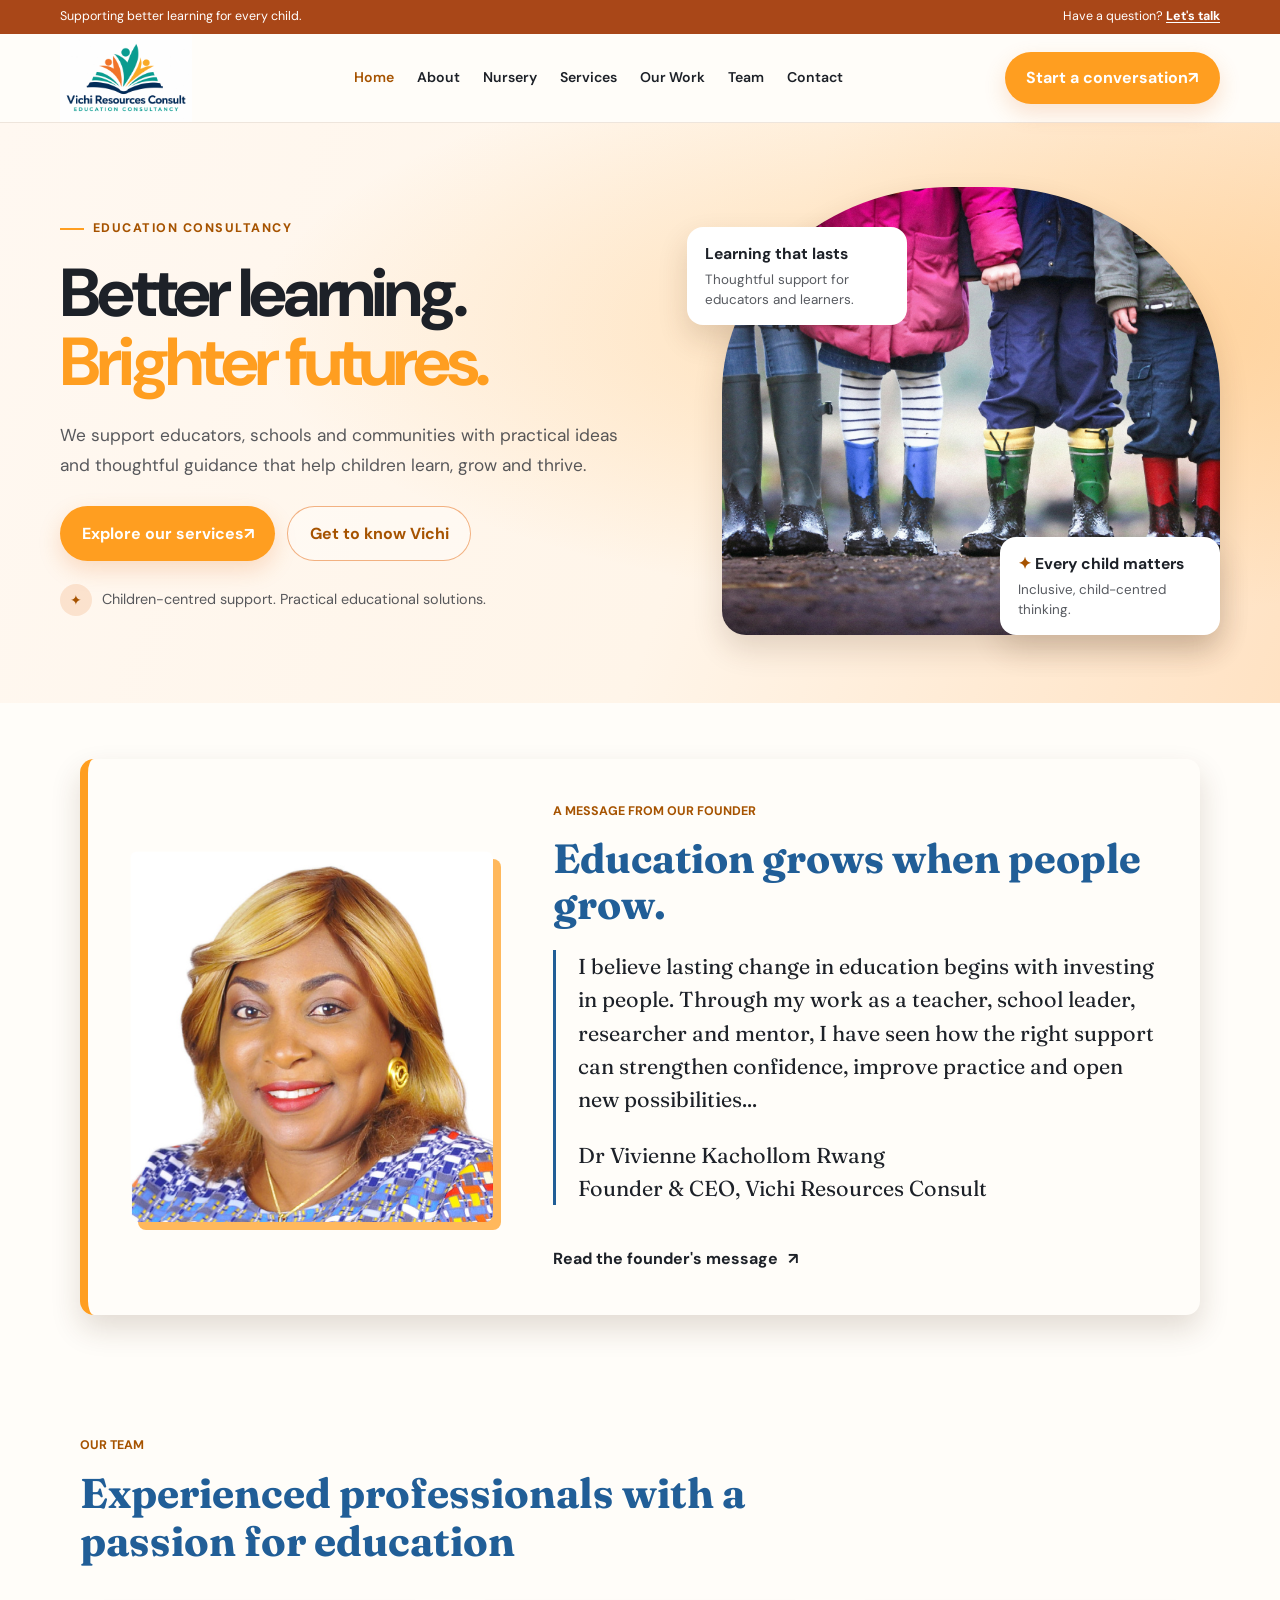
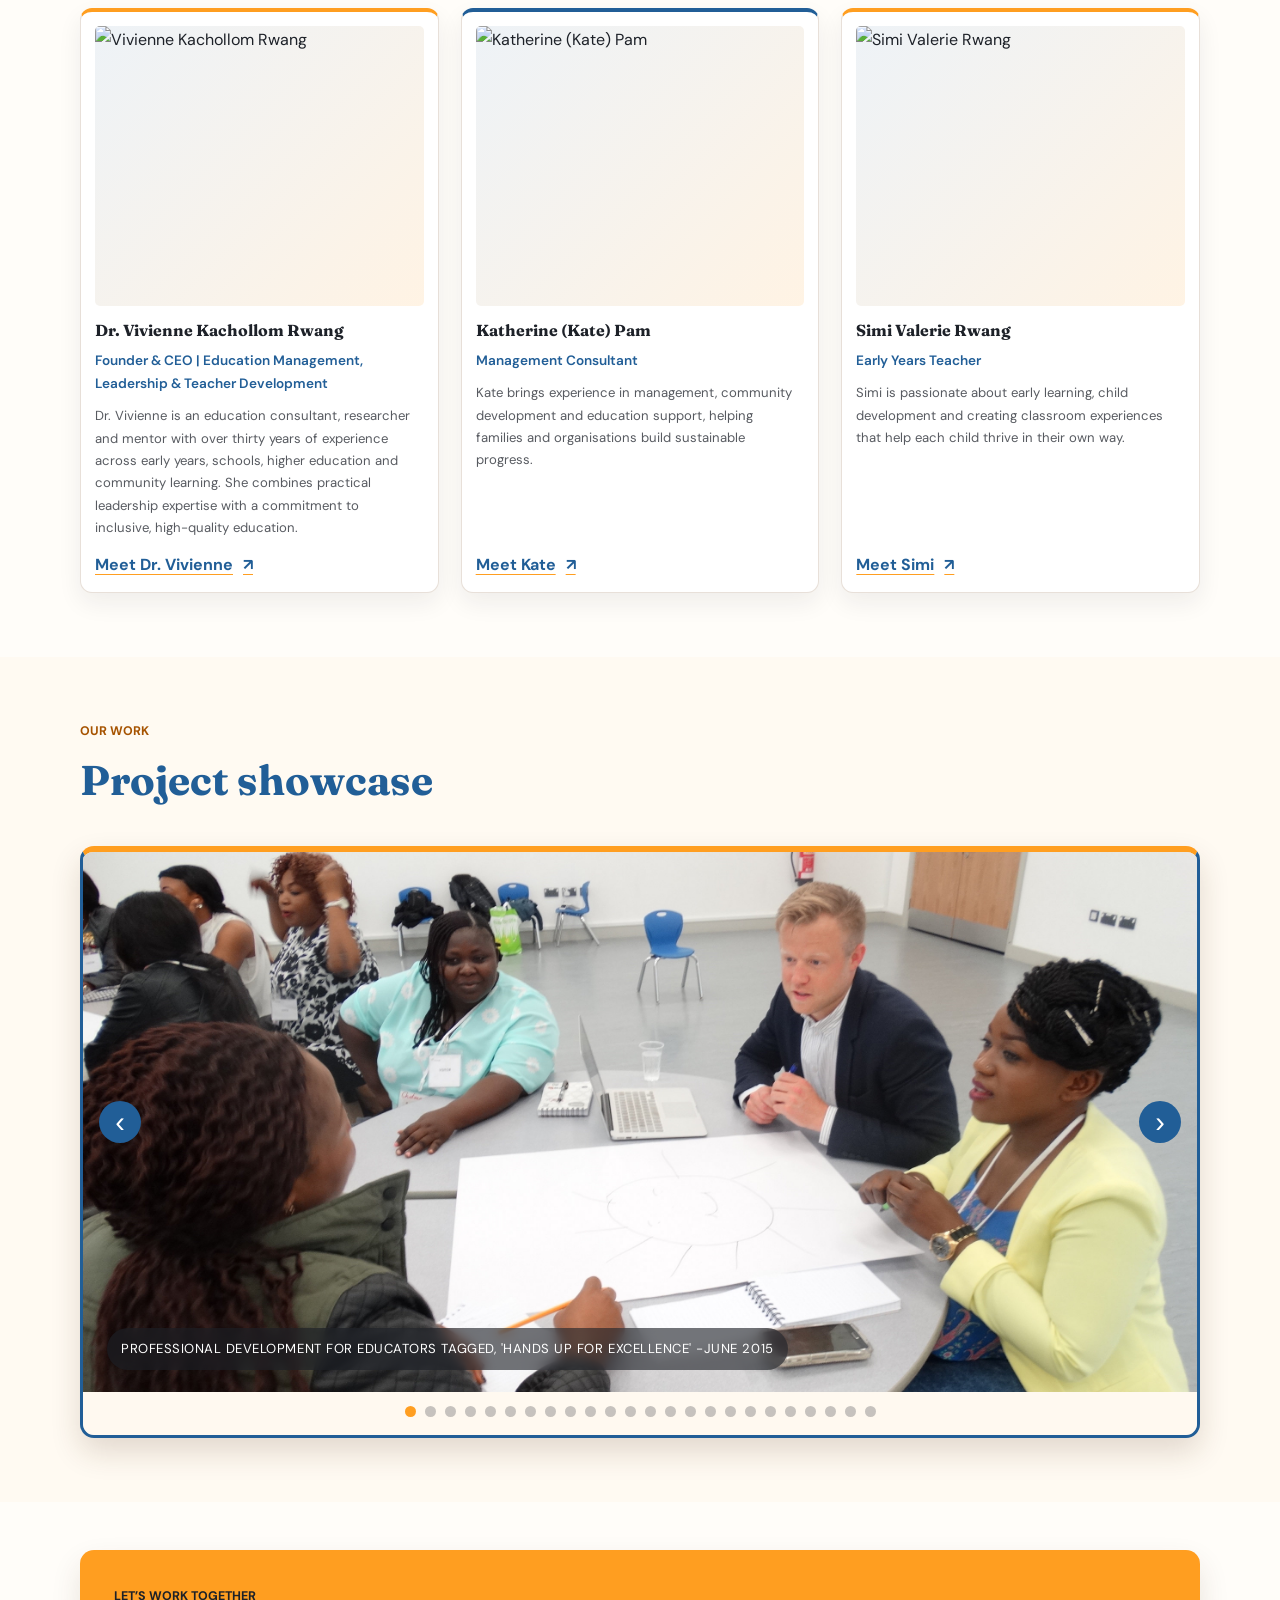
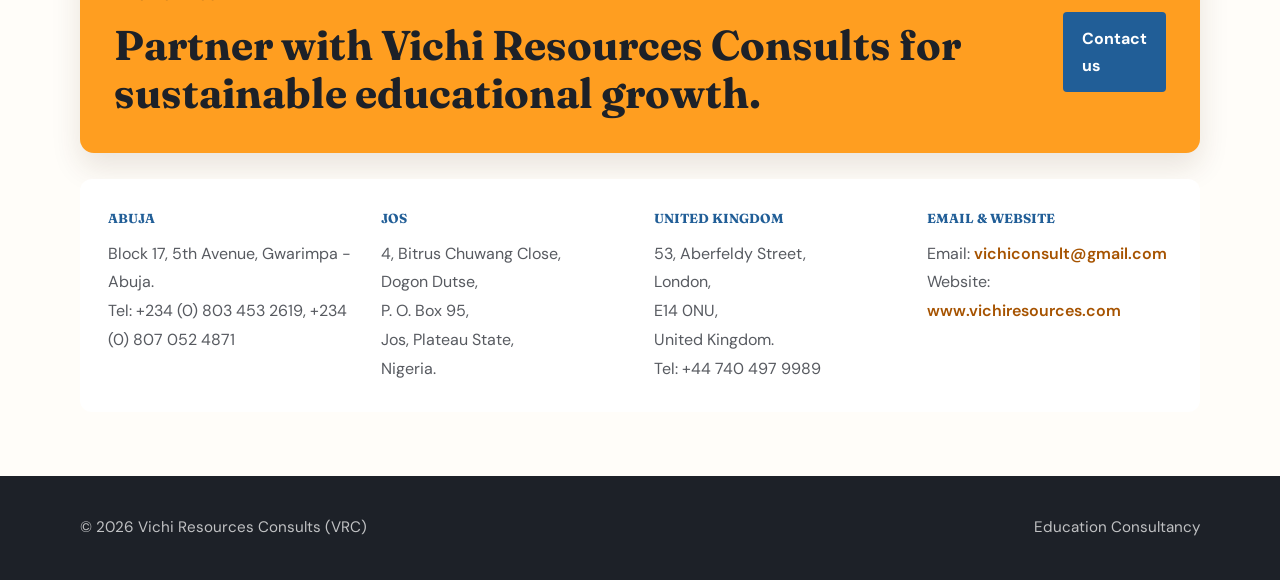
==== commit 6f107734: "Case Study Added" ====
--- a/index.html
+++ b/index.html
@@ -30,7 +30,7 @@
         <nav class="main-nav" id="site-navigation" aria-label="Main navigation">
           <a href="index.html" aria-current="page">Home</a>
           <a href="about.html">About</a>
-          <a href="programmes.html">Nursery</a>
+          <a href="nursery.html">Nursery</a>
           <a href="services.html">Services</a>
           <a href="our-work.html">Our Work</a>
           <a href="team.html">Team</a>
@@ -102,10 +102,10 @@
               <img class="team-photo" src="team photos/Vivienne Kachollom Rwang.png" alt="Vivienne Kachollom Rwang" loading="lazy" decoding="async" />
               <div class="team-content">
                 <h3>Dr. Vivienne Kachollom Rwang</h3>
-                <p class="role">Education Management &amp; Leadership</p>
+                <p class="role">Founder &amp; CEO | Education Management, Leadership &amp; Teacher Development</p>
                 <div class="team-bio">
                   <p>
-                    Dr. Vivienne has worked in education for more than twenty-five years, supporting children, teachers and school leaders with practical, people-centered learning strategies.
+                    Dr. Vivienne is an education consultant, researcher and mentor with over thirty years of experience across early years, schools, higher education and community learning. She combines practical leadership expertise with a commitment to inclusive, high-quality education.
                   </p>
                 </div>
                 <a class="text-link" href="team.html">Meet Dr. Vivienne<span aria-hidden="true">↗</span></a>
--- a/styles.css
+++ b/styles.css
@@ -677,6 +677,27 @@
   color: var(--text);
 }
 
+.case-study-placeholder {
+  margin-top: 18px;
+  padding: 14px 16px;
+  border-left: 4px solid var(--orange);
+  border-radius: 8px;
+  background: rgba(255, 158, 32, 0.1);
+}
+
+.case-study-placeholder h4 {
+  margin: 0 0 6px;
+  color: var(--blue);
+  font-size: 0.92rem;
+}
+
+.case-study-placeholder p {
+  margin: 0;
+  color: var(--muted);
+  font-size: 0.85rem;
+  line-height: 1.6;
+}
+
 .carousel {
   position: relative;
 }
@@ -1557,6 +1578,10 @@
   padding: 20px;
 }
 
+main:not(.home-main) > .team-section .team-page-grid > .team-profile-card:first-child {
+  margin-top: 24px;
+}
+
 .team-profile-card .team-photo {
   width: 100%;
   height: 100%;
@@ -1568,6 +1593,11 @@
   max-height: none;
   overflow: visible;
   font-size: 0.9rem;
+}
+
+.team-profile-card-vivienne .team-bio {
+  max-height: 220px;
+  overflow-y: auto;
 }
 
 .team-page-grid .team-content {
@@ -1973,7 +2003,8 @@
 @media (max-width: 600px) {
   .founder-grid,
   .team-grid,
-  .team-page-grid {
+  .team-page-grid,
+  .company-profile-grid {
     grid-template-columns: 1fr;
   }
 
@@ -2953,6 +2984,7 @@
 
 main:not(.home-main) .team-profile-card:nth-child(2) {
   border-top-color: var(--blue);
+  margin-top: 10px;
 }
 
 main:not(.home-main) .team-profile-card .role,
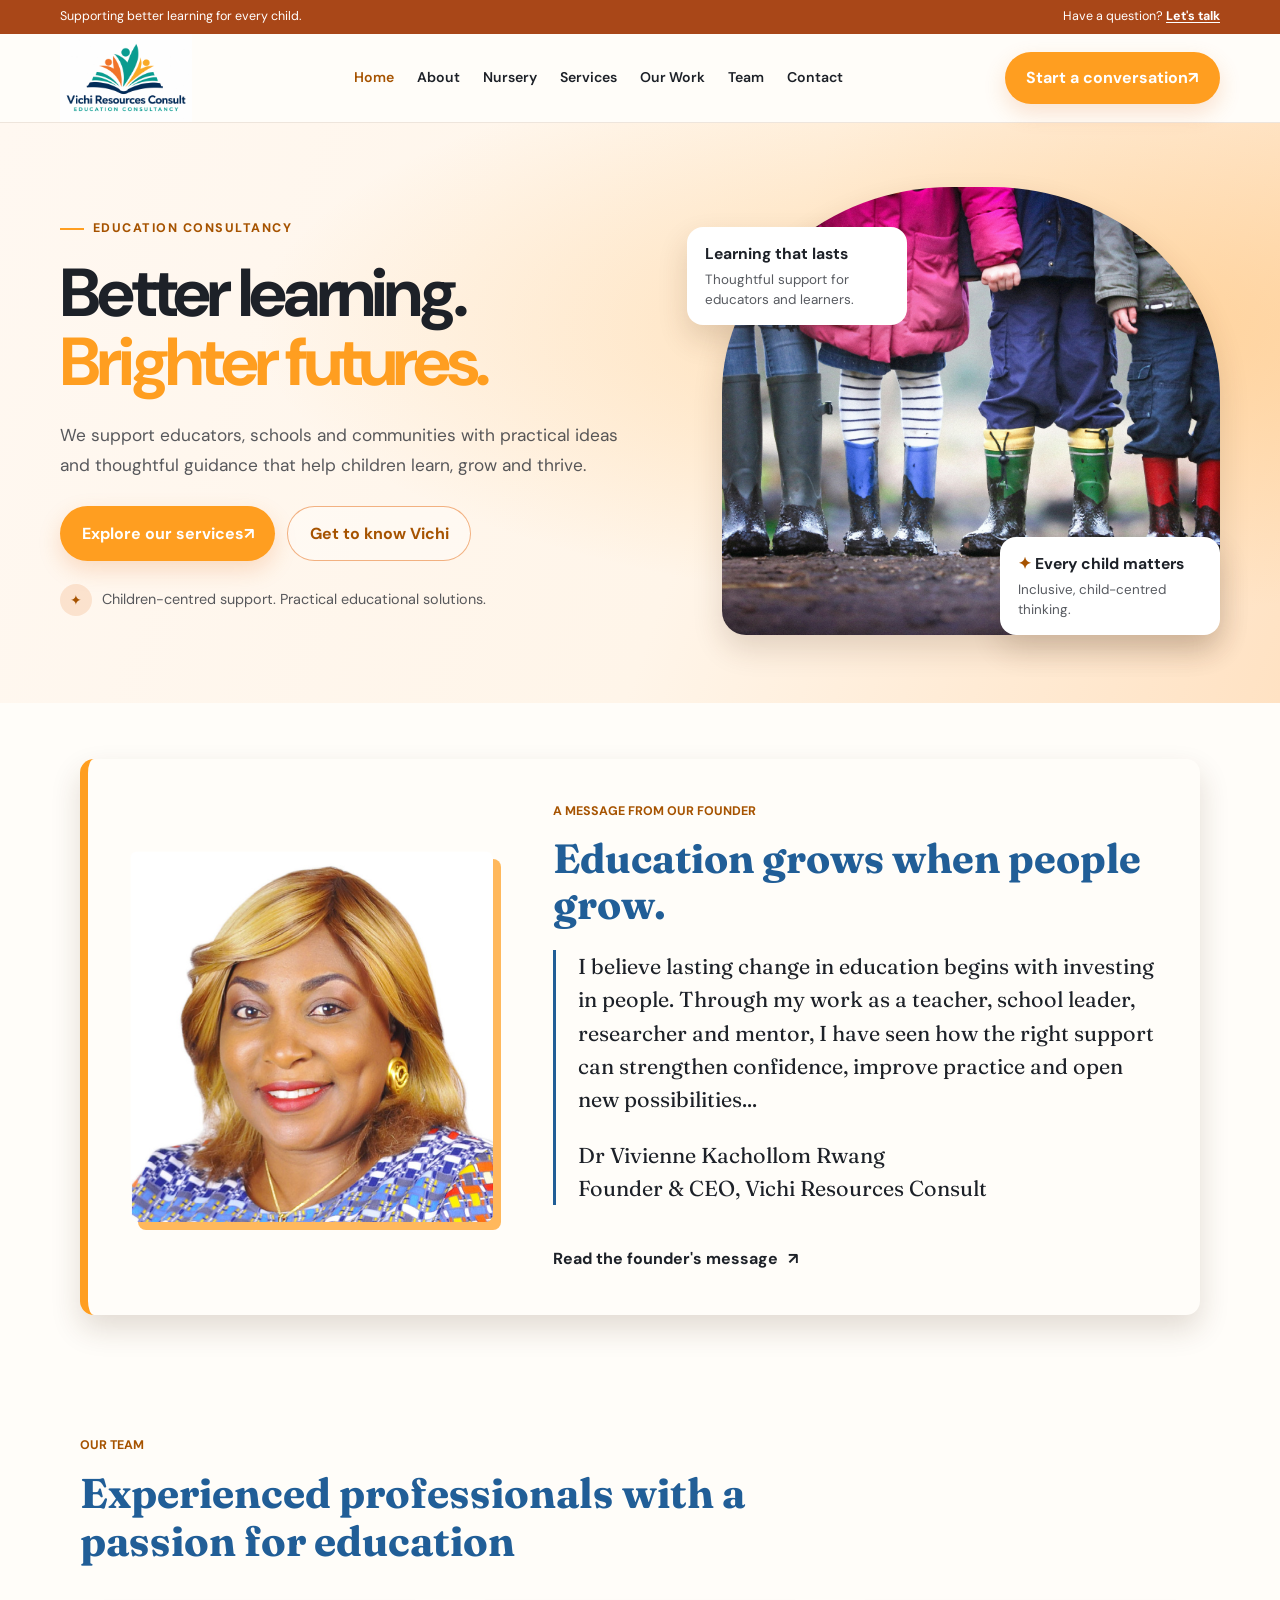
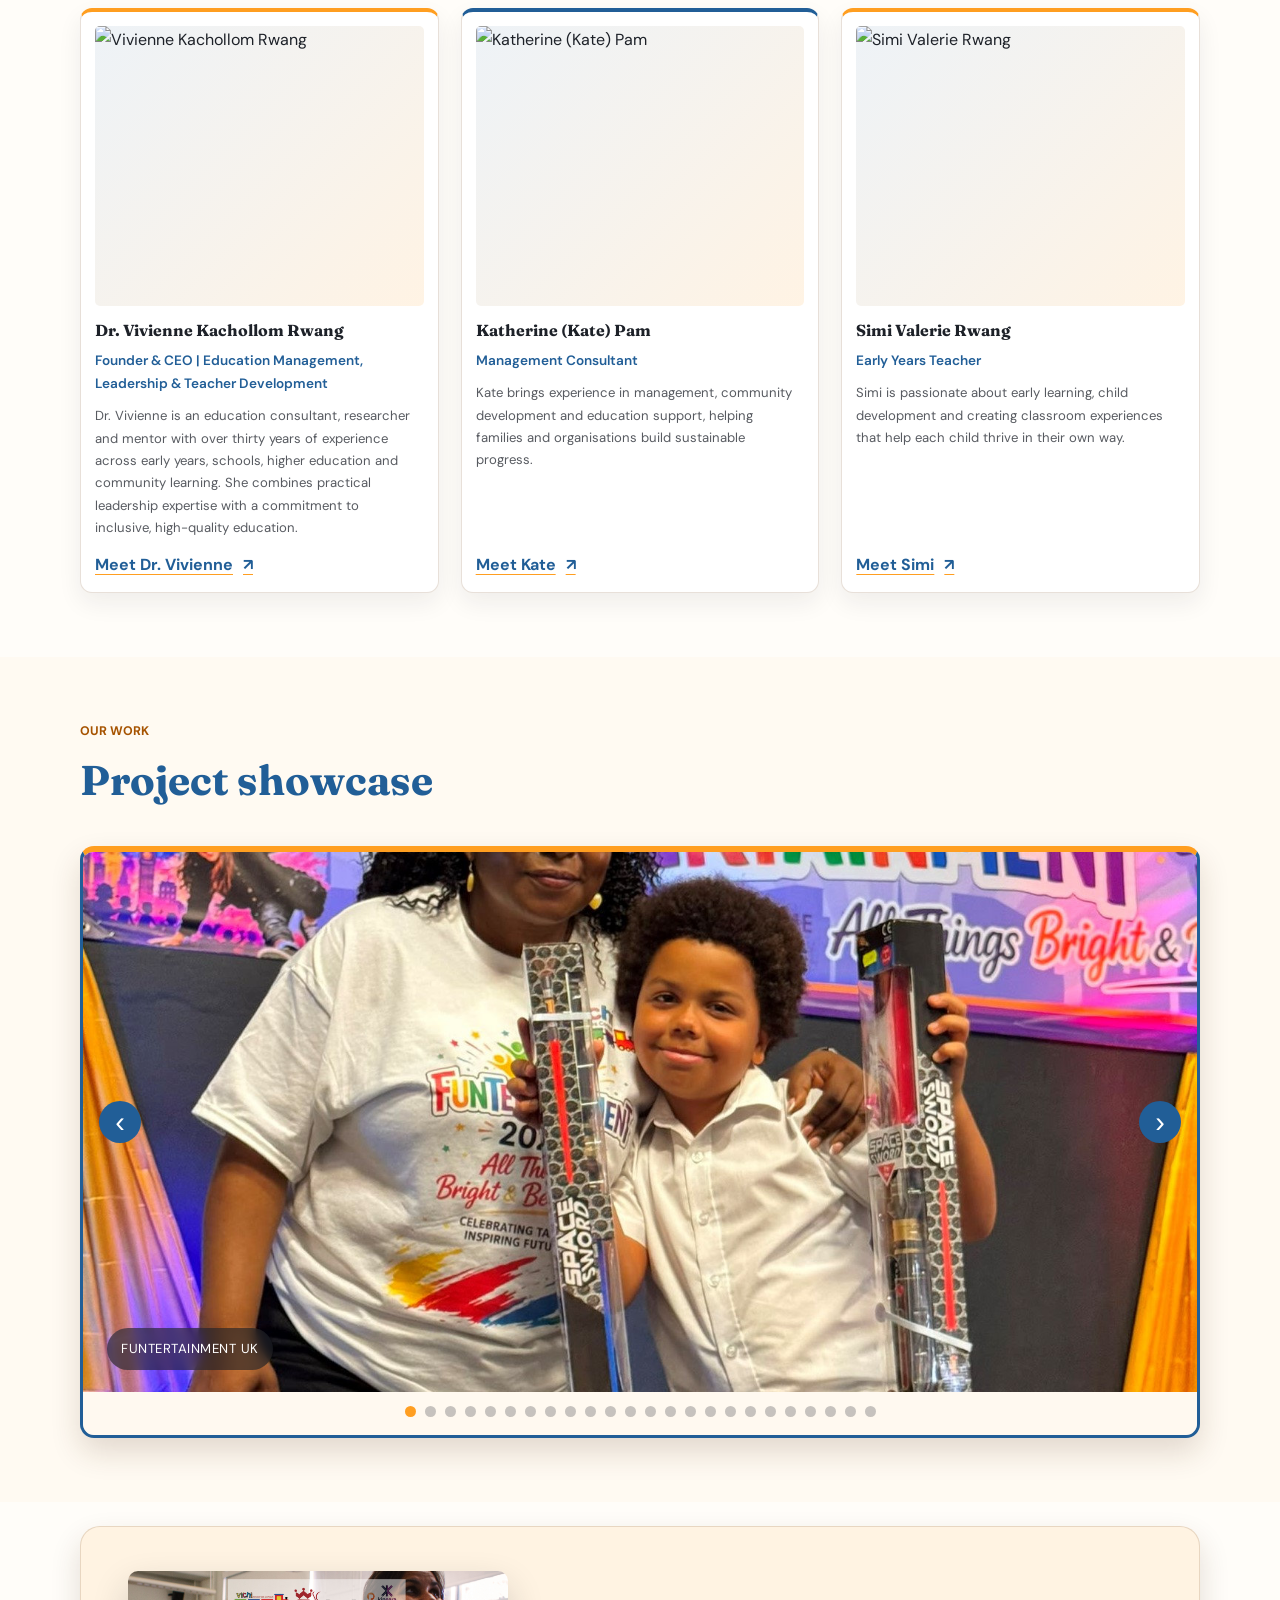
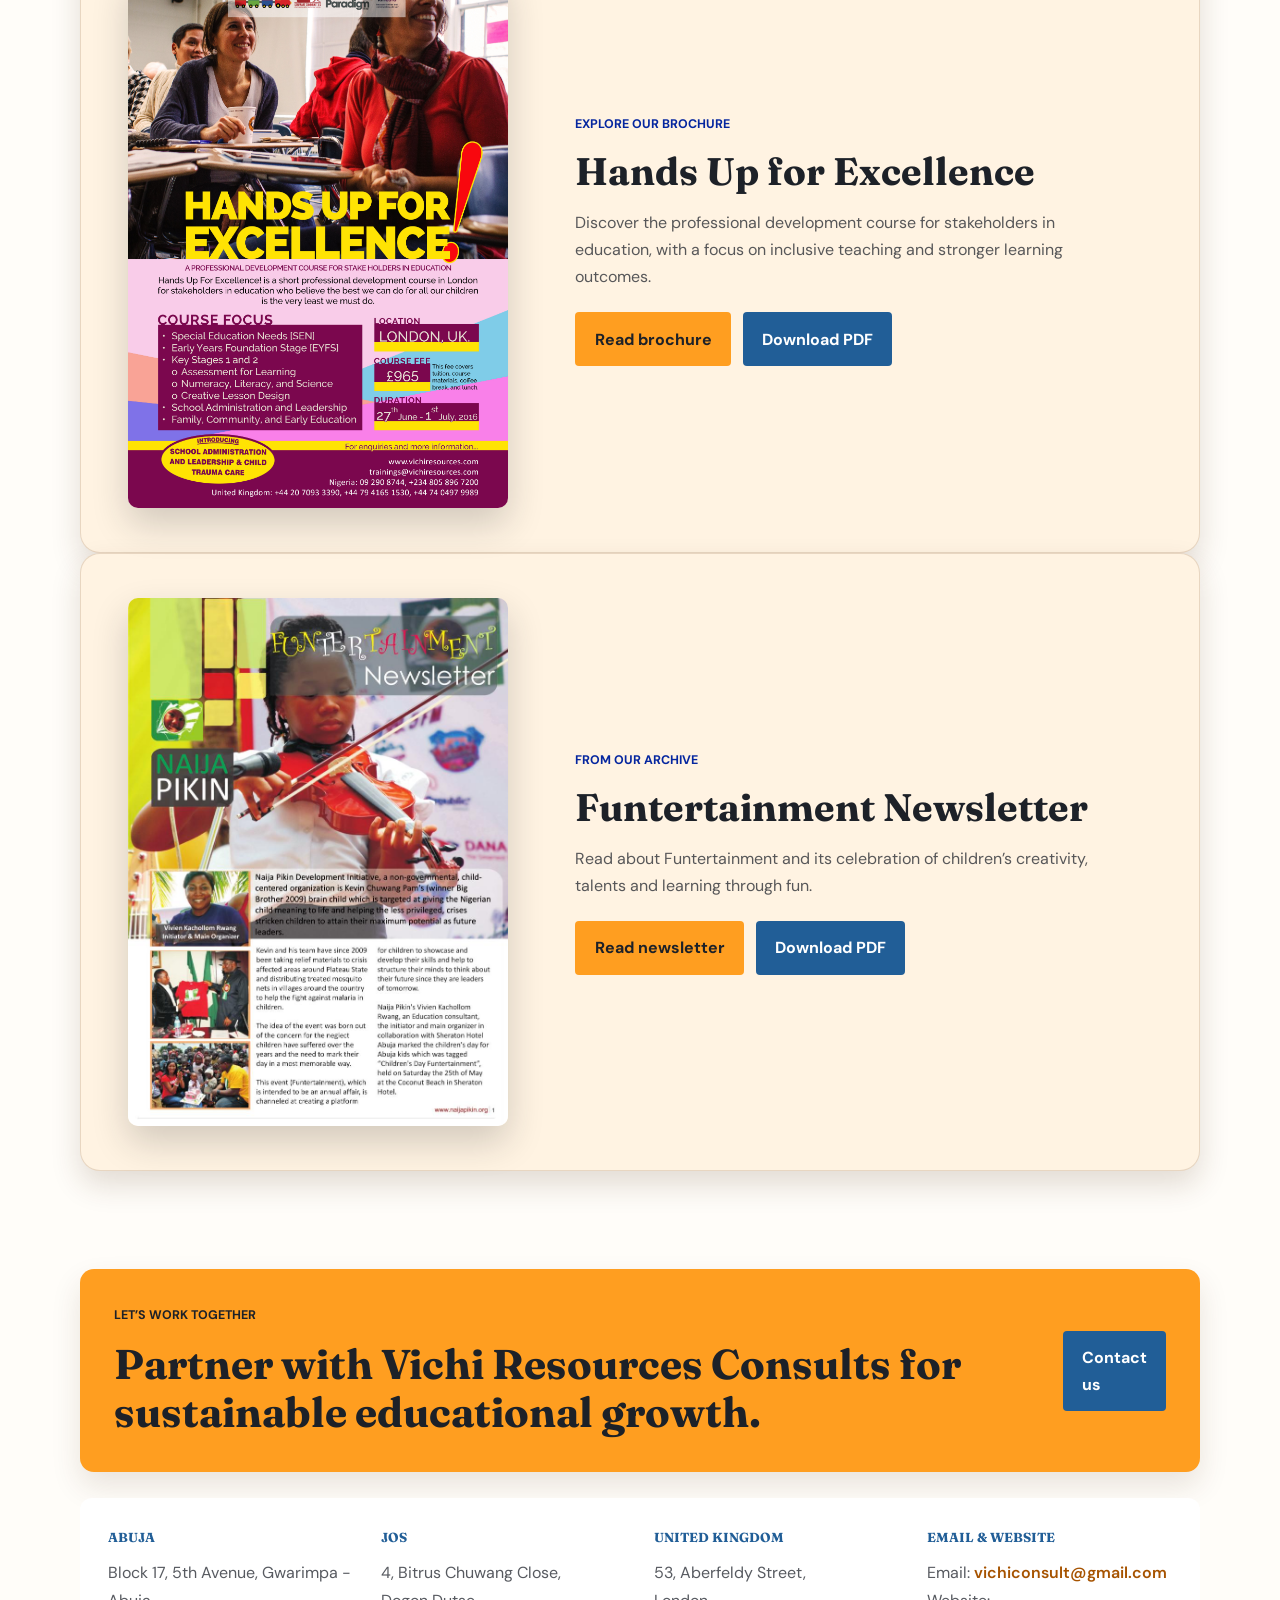
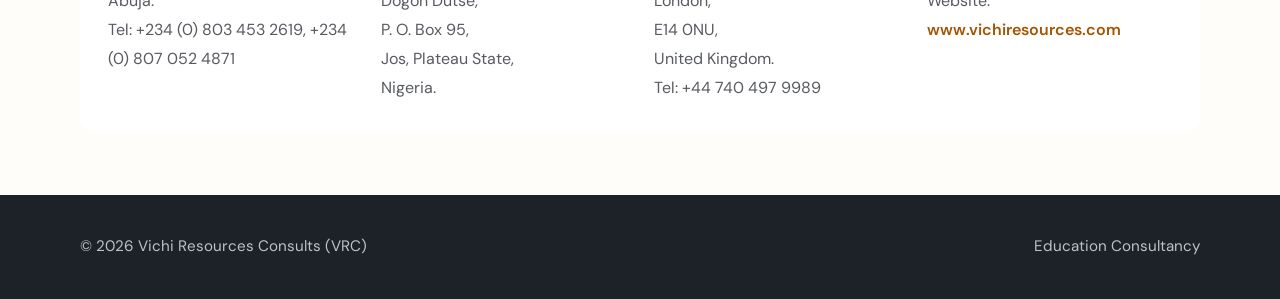
==== commit 81d06dc3: "Brochure and Newsletter added" ====
--- a/index.html
+++ b/index.html
@@ -154,6 +154,37 @@
         </div>
       </section>
 
+      <section class="section brochure-section" aria-labelledby="brochure-heading">
+        <div class="container brochure-card">
+          <a class="brochure-cover-link" href="Brochure%20and%20Newsletter/Brochure%20(Pages).pdf" target="_blank" rel="noopener noreferrer" aria-label="Read the Hands Up for Excellence brochure">
+            <img class="brochure-cover" src="Brochure%20and%20Newsletter/Hands%20up%20for%20excellence%20Flyer.jpg" alt="Hands Up for Excellence professional development course flyer" loading="lazy" decoding="async" />
+          </a>
+          <div class="brochure-copy">
+            <p class="eyebrow">Explore our brochure</p>
+            <h2 id="brochure-heading">Hands Up for Excellence</h2>
+            <p>Discover the professional development course for stakeholders in education, with a focus on inclusive teaching and stronger learning outcomes.</p>
+            <div class="brochure-actions">
+              <a class="button button-primary" href="Brochure%20and%20Newsletter/Brochure%20(Pages).pdf" target="_blank" rel="noopener noreferrer">Read brochure</a>
+              <a class="button button-secondary" href="Brochure%20and%20Newsletter/Brochure%20(Pages).pdf" download="Vichi-Resources-Consult-Brochure.pdf">Download PDF</a>
+            </div>
+          </div>
+        </div>
+        <div class="container brochure-card">
+          <a class="brochure-cover-link" href="Brochure%20and%20Newsletter/funtertainment.pdf" target="_blank" rel="noopener noreferrer" aria-label="Read the Funtertainment newsletter">
+            <img class="brochure-cover" src="Brochure%20and%20Newsletter/funtertainment%202%20Newsletter.%202013.jpg" alt="Funtertainment newsletter cover featuring a young violinist" loading="lazy" decoding="async" />
+          </a>
+          <div class="brochure-copy">
+            <p class="eyebrow">From our archive</p>
+            <h2>Funtertainment Newsletter</h2>
+            <p>Read about Funtertainment and its celebration of children’s creativity, talents and learning through fun.</p>
+            <div class="brochure-actions">
+              <a class="button button-primary" href="Brochure%20and%20Newsletter/funtertainment.pdf" target="_blank" rel="noopener noreferrer">Read newsletter</a>
+              <a class="button button-secondary" href="Brochure%20and%20Newsletter/funtertainment.pdf" download="Vichi-Resources-Consult-Funtertainment-Newsletter.pdf">Download PDF</a>
+            </div>
+          </div>
+        </div>
+      </section>
+
       <section class="section cta-section" id="contact">
         <div class="container cta-box" id="contact-cta">
           <div>
--- a/styles.css
+++ b/styles.css
@@ -663,6 +663,9 @@
 }
 
 .profile-carousel-card {
+  display: flex;
+  flex-direction: column;
+  height: 760px;
   background: var(--surface);
   border: 1px solid var(--border);
   border-radius: 22px;
@@ -670,6 +673,10 @@
   box-shadow: 0 20px 35px rgba(29, 33, 40, 0.04);
 }
 
+.profile-carousel-card.carousel-only {
+  height: auto;
+}
+
 .profile-carousel-card h3 {
   margin: 0 0 14px;
   font-size: 1.02rem;
@@ -678,6 +685,9 @@
 }
 
 .case-study-placeholder {
+  flex: 1;
+  min-height: 0;
+  overflow-y: auto;
   margin-top: 18px;
   padding: 14px 16px;
   border-left: 4px solid var(--orange);
@@ -686,16 +696,60 @@
 }
 
 .case-study-placeholder h4 {
-  margin: 0 0 6px;
+  margin: 0 0 12px;
   color: var(--blue);
-  font-size: 0.92rem;
+  font-size: 1.05rem;
+  line-height: 1.4;
+}
+
+.case-study-subtitle {
+  margin: -6px 0 12px;
+  color: var(--text);
+  font-size: 0.9rem;
+  line-height: 1.5;
 }
 
 .case-study-placeholder p {
-  margin: 0;
+  margin: 0 0 10px;
   color: var(--muted);
   font-size: 0.85rem;
   line-height: 1.6;
+}
+
+.case-study-section h5 {
+  margin: 0 0 4px;
+  color: var(--text);
+  font-size: 0.88rem;
+}
+
+.case-study-section + .case-study-section {
+  margin-top: 10px;
+}
+
+.case-study-placeholder ul {
+  margin: 0 0 10px;
+  padding-left: 20px;
+  color: var(--muted);
+  font-size: 0.85rem;
+  line-height: 1.6;
+}
+
+.case-study-placeholder li + li {
+  margin-top: 5px;
+}
+
+.case-study-placeholder strong {
+  color: var(--text);
+}
+
+.case-study-placeholder blockquote {
+  margin: 0;
+  padding-left: 14px;
+  border-left: 2px solid rgba(33, 94, 151, 0.3);
+}
+
+.case-study-placeholder blockquote p:last-child {
+  margin-bottom: 0;
 }
 
 .carousel {
@@ -872,6 +926,54 @@
   background: var(--primary);
 }
 
+.brochure-section {
+  padding-top: 24px;
+}
+
+.brochure-card {
+  display: grid;
+  grid-template-columns: minmax(0, 0.8fr) minmax(0, 1.2fr);
+  align-items: center;
+  gap: clamp(24px, 5vw, 64px);
+  padding: clamp(22px, 4vw, 44px);
+  border: 1px solid var(--border);
+  border-radius: 20px;
+  background: var(--surface);
+  box-shadow: var(--shadow);
+}
+
+.brochure-cover-link {
+  display: block;
+  max-width: 380px;
+  margin: 0 auto;
+  border-radius: 10px;
+  overflow: hidden;
+  box-shadow: 0 16px 36px rgba(29, 33, 40, 0.2);
+}
+
+.brochure-cover {
+  width: 100%;
+  height: auto;
+}
+
+.brochure-copy h2 {
+  margin: 0 0 14px;
+  font-size: clamp(1.8rem, 3vw, 2.6rem);
+  line-height: 1.15;
+}
+
+.brochure-copy > p:not(.eyebrow) {
+  max-width: 560px;
+  color: var(--muted);
+}
+
+.brochure-actions {
+  display: flex;
+  flex-wrap: wrap;
+  gap: 12px;
+  margin-top: 22px;
+}
+
 .cta-section {
   padding-top: 24px;
   padding-bottom: 96px;
@@ -2005,6 +2107,10 @@
   .team-grid,
   .team-page-grid,
   .company-profile-grid {
+    grid-template-columns: 1fr;
+  }
+
+  .brochure-card {
     grid-template-columns: 1fr;
   }
 
